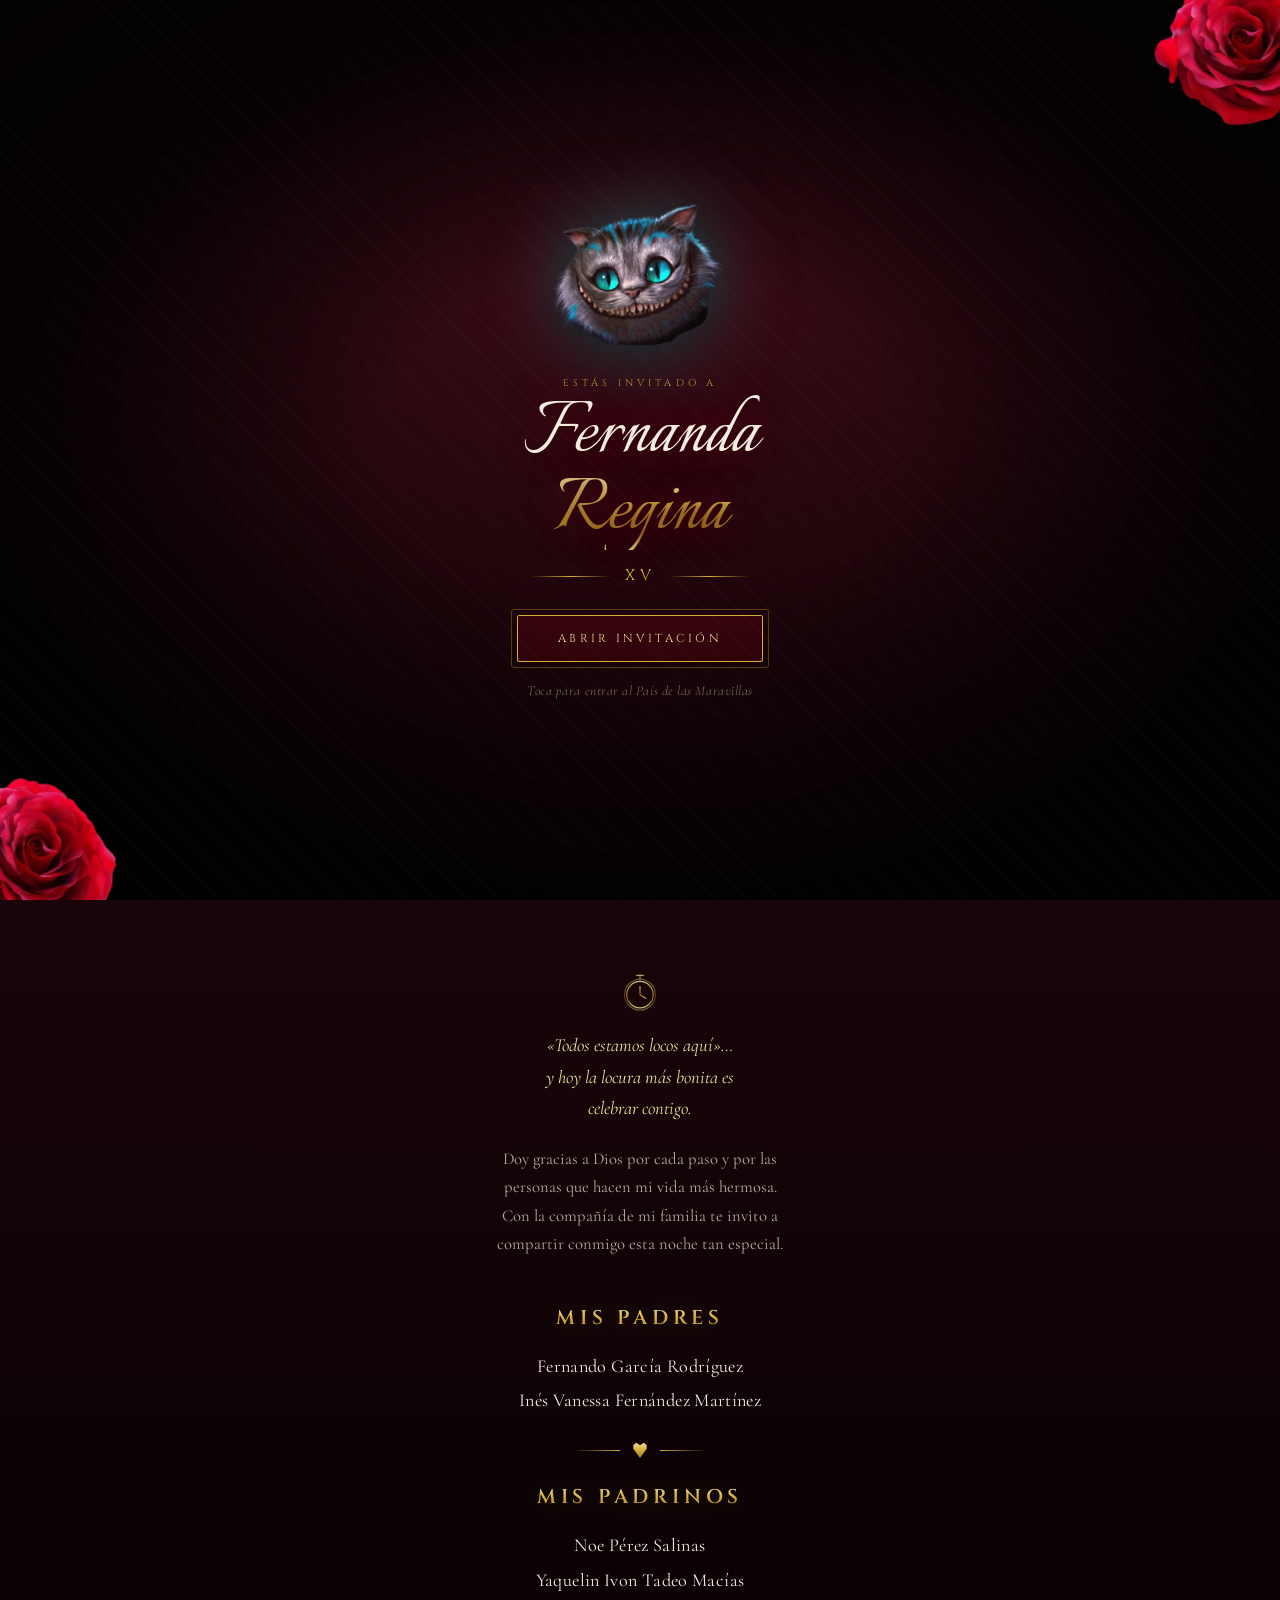
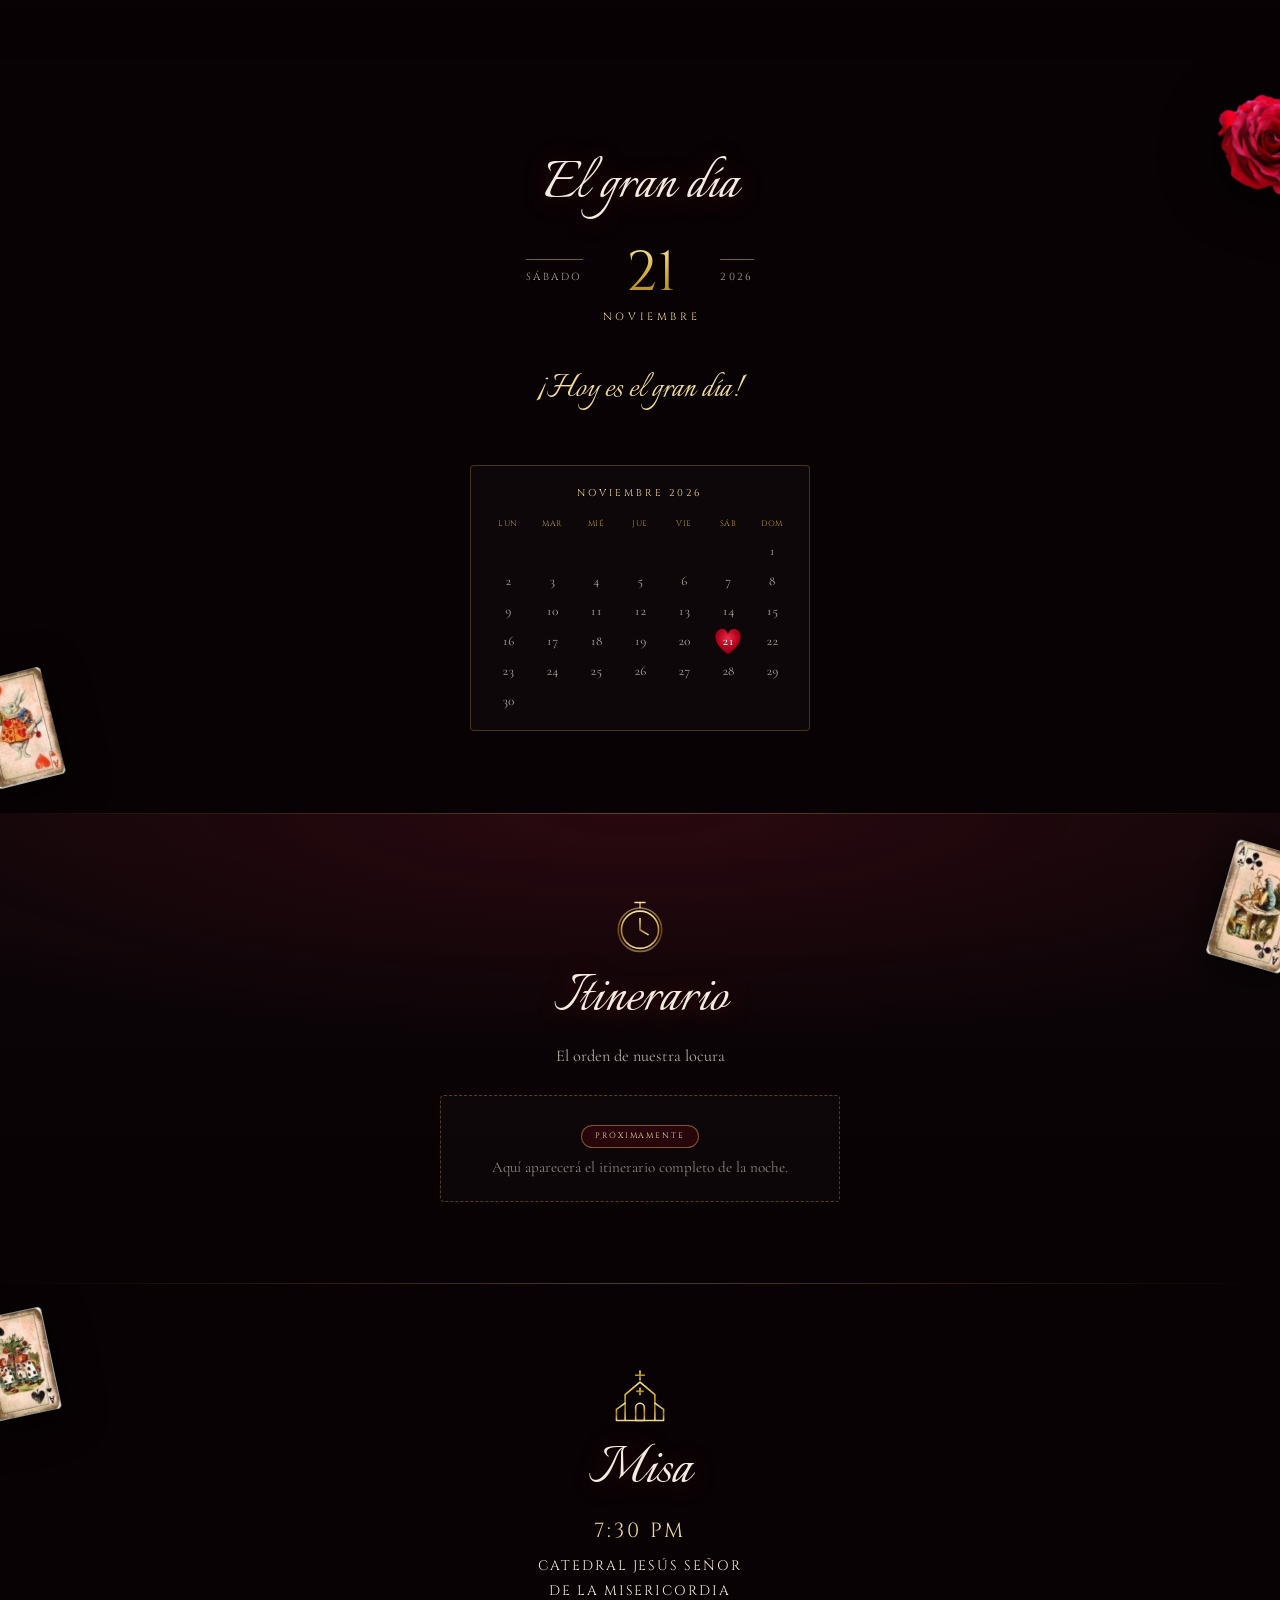
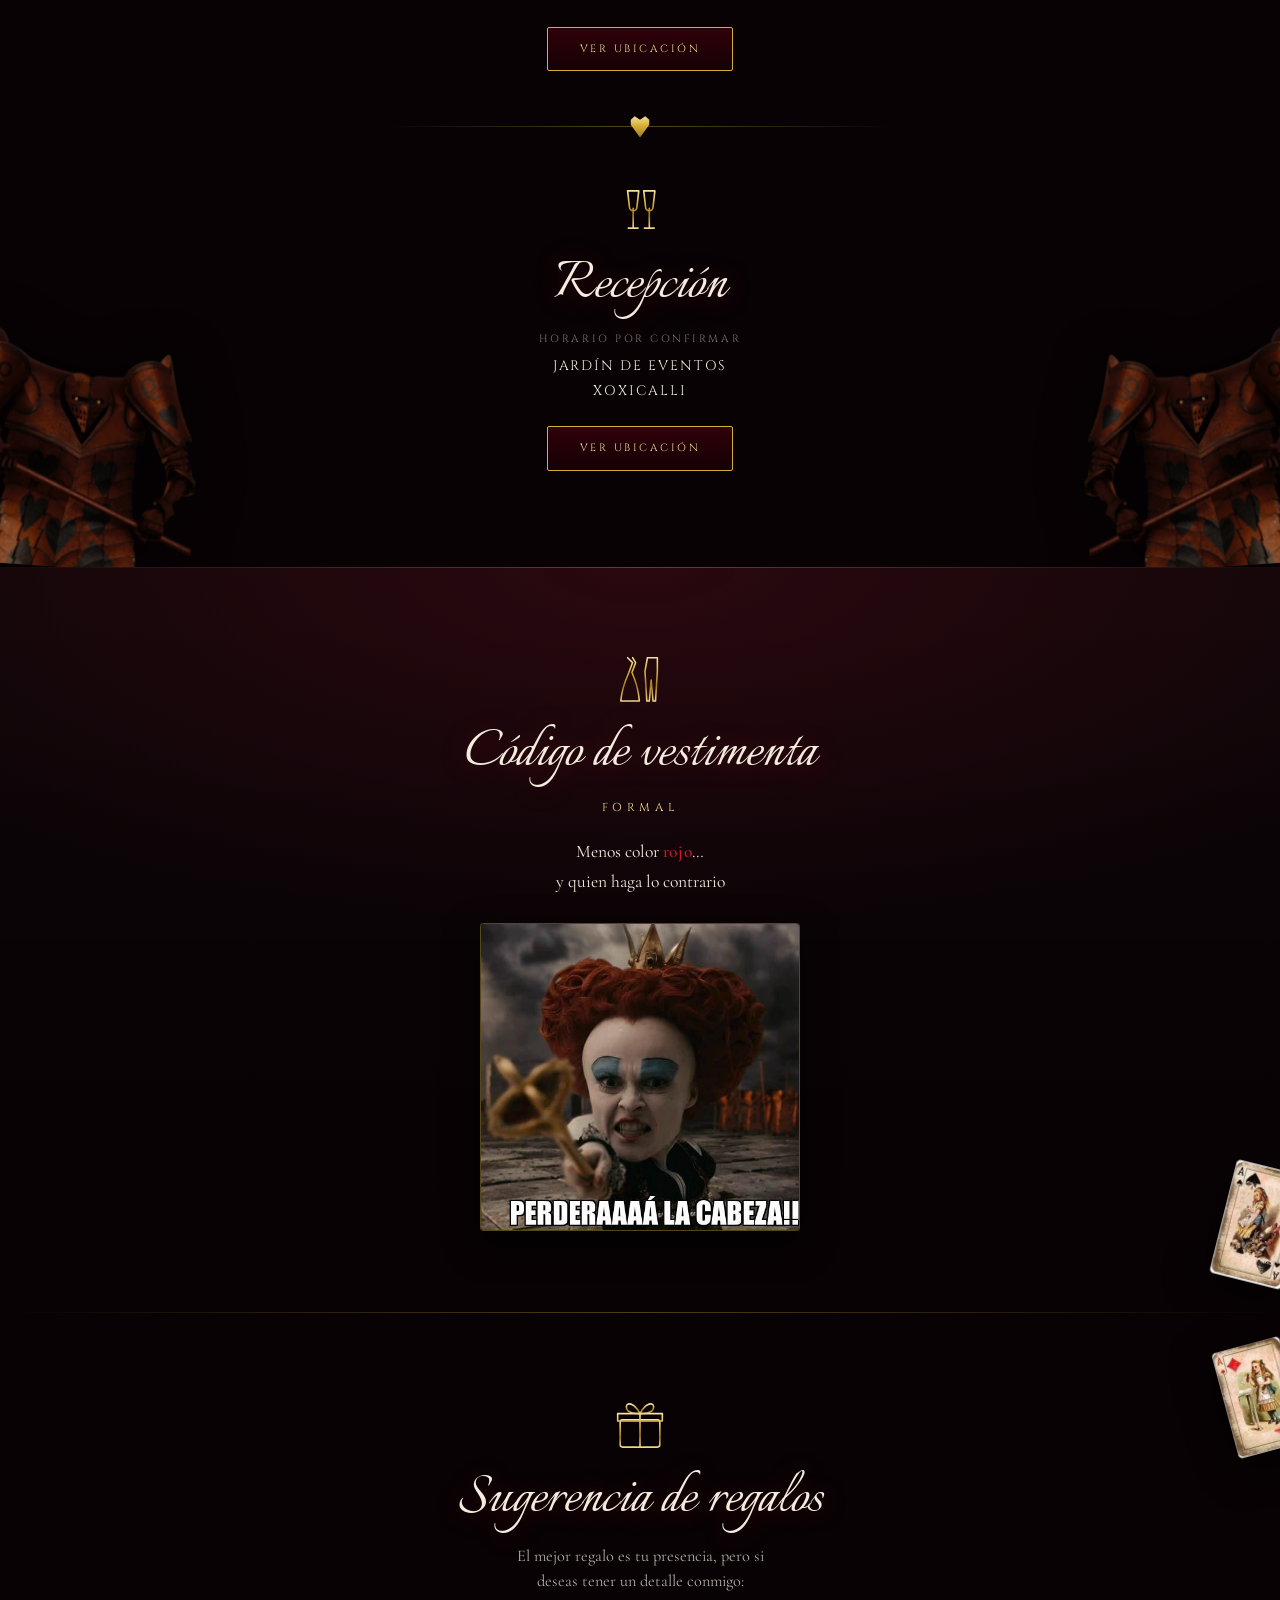
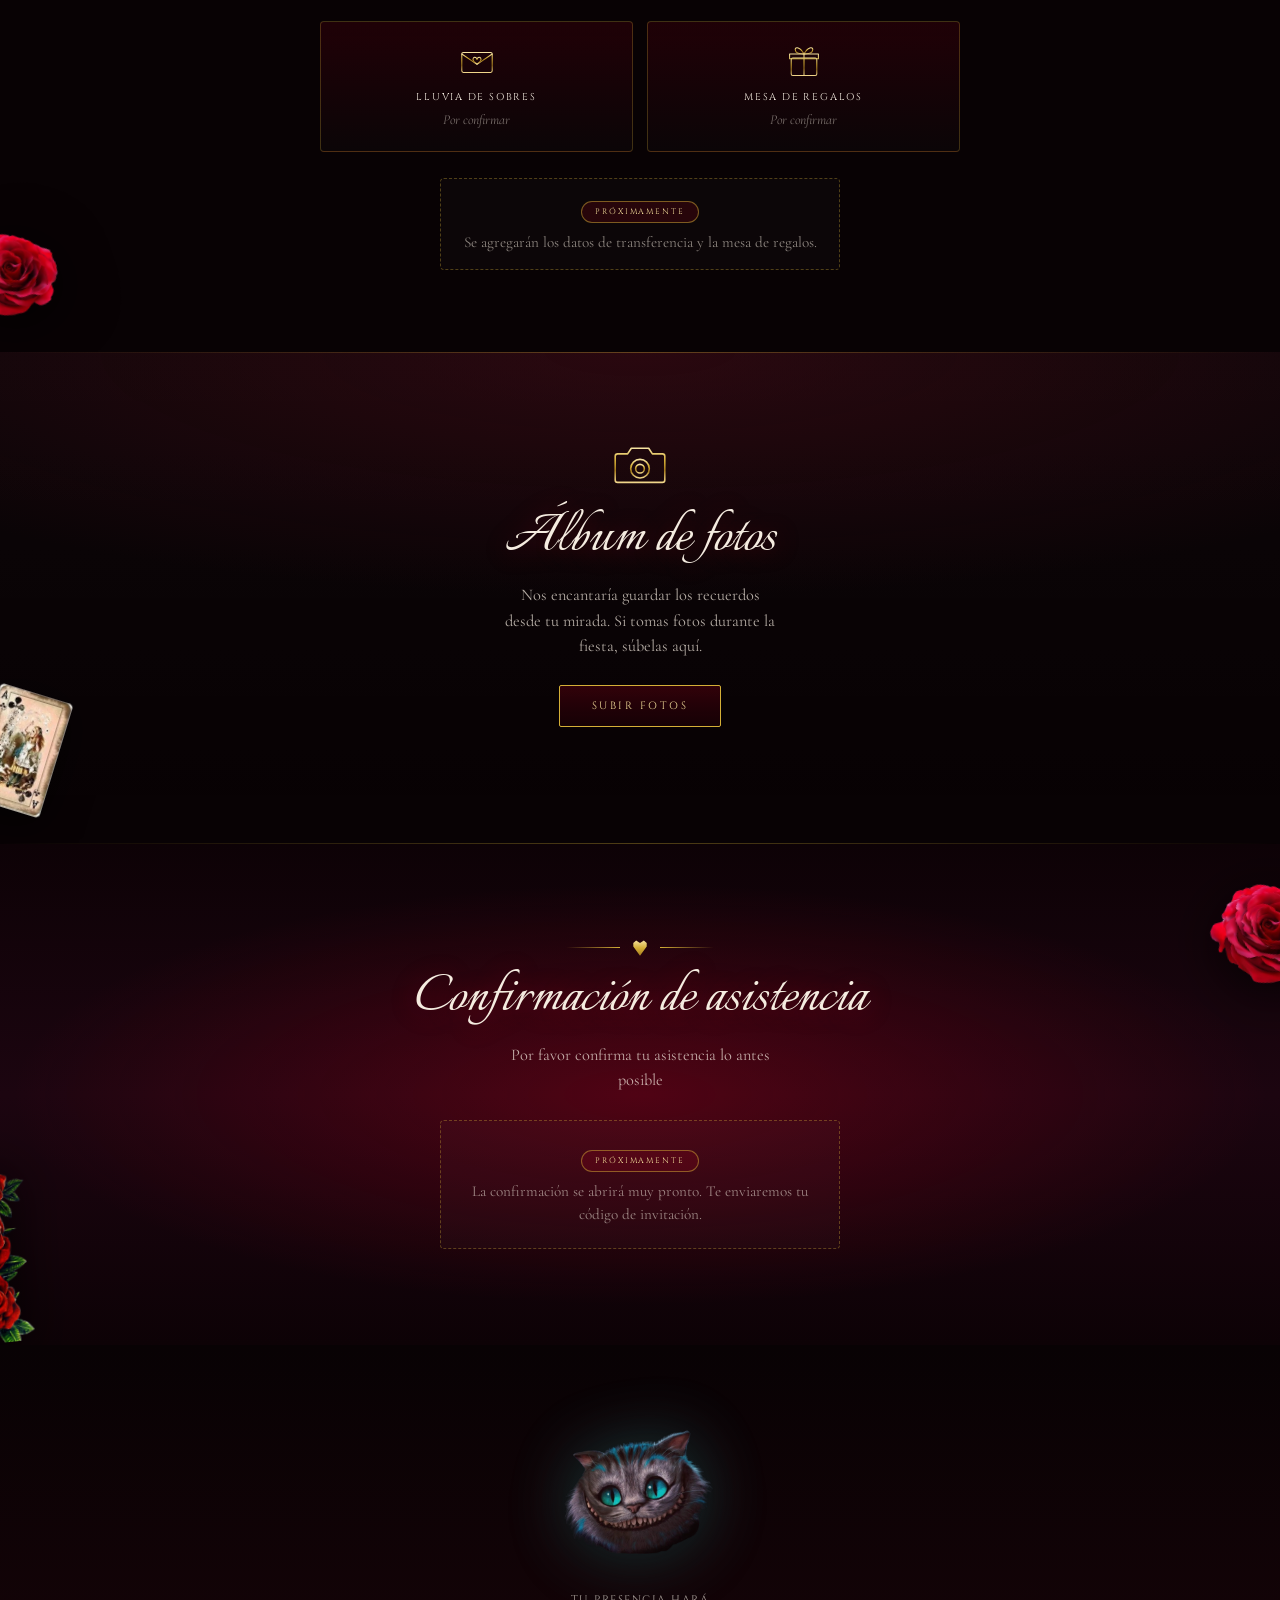
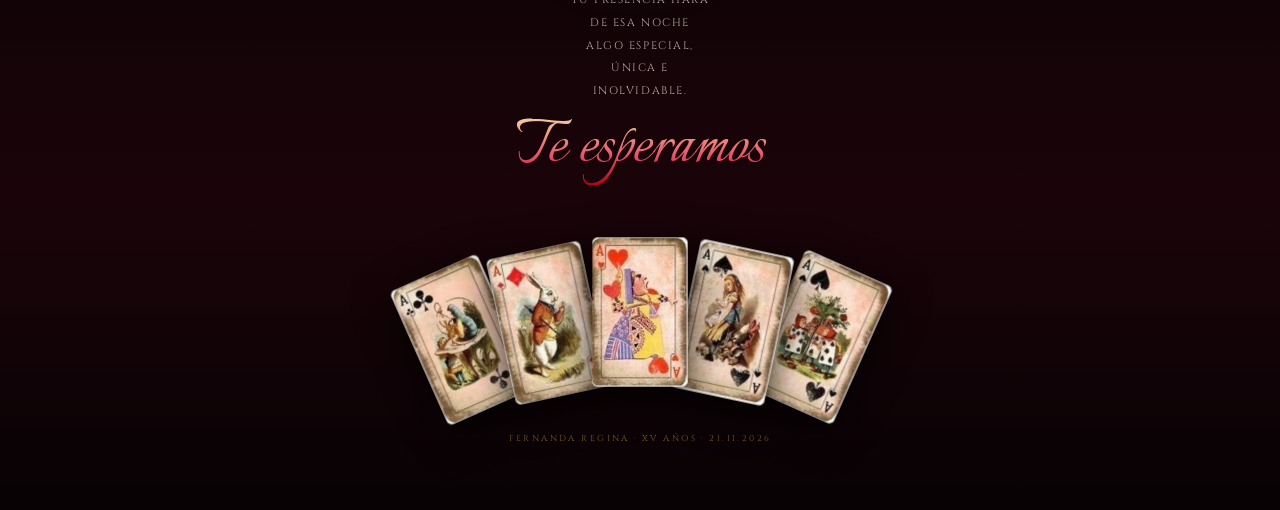
==== index.html @ 988077b5 "﻿Vaciar la lista de familias y hacer visibles los guardias Se quitan las familias de ejemplo que se " ====
<!DOCTYPE html>
<html lang="es">
<head>
<meta charset="UTF-8">
<meta name="viewport" content="width=device-width, initial-scale=1.0, viewport-fit=cover">
<meta name="theme-color" content="#0a0305">
<title>Fernanda Regina · Mis XV Años</title>
<meta name="description" content="Fernanda Regina te invita a celebrar sus XV años · 21 de noviembre de 2026">

<meta property="og:type" content="website">
<meta property="og:title" content="Fernanda Regina · Mis XV Años">
<meta property="og:description" content="Sábado 21 de noviembre de 2026 · Te esperamos">
<meta property="og:image" content="assets/img/rosa.png">

<link rel="preconnect" href="https://fonts.googleapis.com">
<link rel="preconnect" href="https://fonts.gstatic.com" crossorigin>
<link href="https://fonts.googleapis.com/css2?family=Cinzel:wght@400;500;600&family=Cormorant+Garamond:ital,wght@0,300;0,400;0,500;1,300&family=Pinyon+Script&family=Italianno&display=swap" rel="stylesheet">

<link rel="preload" as="image" href="assets/img/rosa.png">
<link rel="preload" as="image" href="assets/img/gato.png">

<link rel="stylesheet" href="css/styles.css">
</head>
<body>

<!-- ============ DEFINICIONES SVG (solo iconos de línea) ============ -->
<svg width="0" height="0" style="position:absolute" aria-hidden="true">
  <defs>
    <linearGradient id="gGold" x1="0%" y1="0%" x2="0%" y2="100%">
      <stop offset="0%"   stop-color="#f6e3a1"/>
      <stop offset="35%"  stop-color="#d4af37"/>
      <stop offset="65%"  stop-color="#a67c1e"/>
      <stop offset="100%" stop-color="#f0d68a"/>
    </linearGradient>

    <symbol id="symChurch" viewBox="0 0 100 100">
      <g fill="none" stroke="url(#gGold)" stroke-width="2.6" stroke-linecap="round" stroke-linejoin="round">
        <path d="M50 8 v14 M43 15 h14"/>
        <path d="M50 26 L74 46 v42 H26 V46 Z"/>
        <path d="M26 60 L12 70 v18 h14 M74 60 l14 10 v18 H74"/>
        <path d="M50 60 a7 7 0 0 1 7 7 v21 H43 V67 a7 7 0 0 1 7 -7 Z"/>
        <path d="M50 36 v10 M45 41 h10"/>
      </g>
    </symbol>
    <symbol id="symGlass" viewBox="0 0 100 100">
      <g fill="none" stroke="url(#gGold)" stroke-width="2.6" stroke-linecap="round" stroke-linejoin="round">
        <path d="M30 16 h18 l-3 26 a6 6 0 0 1 -12 0 Z M39 44 v30 M31 76 h16"/>
        <path d="M56 16 h18 l-3 26 a6 6 0 0 1 -12 0 Z M65 44 v30 M57 76 h16"/>
        <path d="M33 26 h12 M59 26 h12"/>
      </g>
    </symbol>
    <symbol id="symDress" viewBox="0 0 100 100">
      <g fill="none" stroke="url(#gGold)" stroke-width="2.5" stroke-linecap="round" stroke-linejoin="round">
        <path d="M30 14 l8 8 l-6 16 c-8 18 -12 34 -13 46 h30 c-1-12 -4-28 -12-46 l6-16 l-5-8"/>
        <path d="M62 14 h16 v22 l-3 48 h-4 l-3-34 l-3 34 h-4 l-3-48 Z"/>
        <path d="M62 22 h16"/>
      </g>
    </symbol>
    <symbol id="symGift" viewBox="0 0 100 100">
      <g fill="none" stroke="url(#gGold)" stroke-width="2.6" stroke-linecap="round" stroke-linejoin="round">
        <rect x="18" y="40" width="64" height="44" rx="4"/>
        <path d="M14 30 h72 v12 H14 Z M50 30 v54"/>
        <path d="M50 30 c-14 0 -22-4 -22-11 s12-8 22 11 Z M50 30 c14 0 22-4 22-11 s-12-8 -22 11 Z"/>
      </g>
    </symbol>
    <symbol id="symCamera" viewBox="0 0 100 100">
      <g fill="none" stroke="url(#gGold)" stroke-width="2.6" stroke-linecap="round" stroke-linejoin="round">
        <path d="M14 32 h16 l6-9 h28 l6 9 h16 a4 4 0 0 1 4 4 v38 a4 4 0 0 1 -4 4 H14 a4 4 0 0 1 -4-4 V36 a4 4 0 0 1 4-4 Z"/>
        <circle cx="50" cy="56" r="15"/><circle cx="50" cy="56" r="7"/>
      </g>
    </symbol>
    <symbol id="symEnvelope" viewBox="0 0 100 100">
      <g fill="none" stroke="url(#gGold)" stroke-width="2.6" stroke-linecap="round" stroke-linejoin="round">
        <rect x="12" y="26" width="76" height="50" rx="4"/>
        <path d="M12 30 L50 56 L88 30"/>
        <path d="M50 44 c0-5 -6-8 -9-4 c-3 4 0 9 9 15 c9-6 12-11 9-15 c-3-4 -9-1 -9 4 Z"/>
      </g>
    </symbol>
    <symbol id="symClock" viewBox="0 0 100 100">
      <g fill="none" stroke="url(#gGold)" stroke-width="2.6" stroke-linecap="round" stroke-linejoin="round">
        <circle cx="50" cy="56" r="30"/><circle cx="50" cy="56" r="35" opacity=".5"/>
        <path d="M50 20 v-8 M42 12 h16"/>
        <path d="M50 38 v18 l13 8"/>
      </g>
    </symbol>
  </defs>
</svg>

<!-- ============ PORTADA DE ENTRADA ============ -->
<div id="entry" class="entry">
  <div class="entry__vignette"></div>
  <img class="entry__rose entry__rose--l" src="assets/img/rosa.png" alt="" aria-hidden="true">
  <img class="entry__rose entry__rose--r" src="assets/img/rosa.png" alt="" aria-hidden="true">
  <div class="entry__inner">
    <img class="entry__cat" src="assets/img/gato.png" alt="" aria-hidden="true">
    <p class="entry__kicker">Estás invitado a</p>
    <h1 class="entry__name">Fernanda<br><span>Regina</span></h1>
    <div class="entry__rule"><span></span><i>XV</i><span></span></div>
    <button id="entryBtn" class="entry__btn" type="button">
      <span class="entry__btnRing"></span>
      Abrir invitación
    </button>
    <p class="entry__hint">Toca para entrar al País de las Maravillas</p>
  </div>
</div>

<!-- ============ CAPAS DECORATIVAS GLOBALES ============ -->
<div class="fx" aria-hidden="true">
  <div class="fx__cards" id="fxCards"></div>
  <div class="fx__dust" id="fxDust"></div>
</div>

<!-- ============ CONTROL DE MÚSICA ============ -->
<button id="musicBtn" class="music" type="button" aria-label="Pausar música">
  <span class="music__bars"><i></i><i></i><i></i><i></i></span>
</button>
<audio id="audio" src="assets/audio/cancion.mp3" loop preload="auto"></audio>

<main class="page">

  <!-- ========== 1. HERO ========== -->
  <header class="hero" id="hero">
    <div class="hero__bg">
      <div class="hero__glow"></div>
      <div class="hero__arch"></div>
    </div>

    <img class="rose rose--tl" src="assets/img/rosa.png" alt="" aria-hidden="true">
    <img class="rose rose--tr" src="assets/img/rosa.png" alt="" aria-hidden="true">
    <img class="rose rose--br" src="assets/img/rosa.png" alt="" aria-hidden="true">
    <img class="rose rose--c1" src="assets/img/rosa.png" alt="" aria-hidden="true">
    <img class="bouquet bouquet--hero" src="assets/img/rosas-ramo.png" alt="" aria-hidden="true">
    <img class="acard acard--hero1" src="assets/img/cartas/reina-corazones.webp" alt="" aria-hidden="true">
    <img class="acard acard--hero2" src="assets/img/cartas/conejo-diamantes.webp" alt="" aria-hidden="true">

    <div class="hero__content reveal">
      <p class="hero__pre">Con la bendición de Dios y mi familia</p>
      <h1 class="hero__name">Fernanda Regina</h1>
      <div class="hero__xv">
        <span class="hero__xvLine"></span>
        <span class="hero__xvNum">XV</span>
        <span class="hero__xvLine"></span>
      </div>
      <p class="hero__sub">Mis XV Años</p>
      <p class="hero__date">Sábado 21 · Noviembre · 2026</p>
    </div>

    <img class="cat cat--hero" src="assets/img/gato.png" alt="" aria-hidden="true">
    <div class="hero__scroll"><span></span></div>
  </header>

  <!-- ========== 2. FRASE ========== -->
  <section class="sec sec--quote">
    <div class="wrap reveal">
      <svg class="ico ico--sm"><use href="#symClock"/></svg>
      <p class="quote">
        «Todos estamos locos aquí»…<br>
        y hoy la locura más bonita es celebrar contigo.
      </p>
      <p class="lead">
        Doy gracias a Dios por cada paso y por las personas que hacen mi vida
        más hermosa. Con la compañía de mi familia te invito a compartir
        conmigo esta noche tan especial.
      </p>

      <div class="familia">
        <div class="familia__grupo">
          <p class="familia__rol">Mis padres</p>
          <p class="familia__nombres">Fernando García Rodríguez<br>Inés Vanessa Fernández Martínez</p>
        </div>
        <div class="familia__sep"><span></span><b class="ornament__heart"></b><span></span></div>
        <div class="familia__grupo">
          <p class="familia__rol">Mis padrinos</p>
          <p class="familia__nombres">Noe Pérez Salinas<br>Yaquelin Ivon Tadeo Macías</p>
        </div>
      </div>
    </div>
  </section>

  <!-- ========== 3. CONTADOR ========== -->
  <section class="sec sec--count" id="contador">
    <img class="rose rose--count" src="assets/img/rosa.png" alt="" aria-hidden="true" loading="lazy">
    <img class="acard acard--count" src="assets/img/cartas/conejo-corazones.webp" alt="" aria-hidden="true" loading="lazy">
    <div class="wrap">
      <div class="ornament reveal"><span></span><b class="ornament__heart"></b><span></span></div>
      <h2 class="h-script reveal">El gran día</h2>

      <div class="datebox reveal">
        <span class="datebox__side">Sábado</span>
        <span class="datebox__num">21</span>
        <span class="datebox__side">2026</span>
        <span class="datebox__month">Noviembre</span>
      </div>

      <p class="count__label reveal">Faltan</p>
      <div class="count reveal" id="count">
        <div class="count__cell"><b id="cDays">00</b><i>Días</i></div>
        <div class="count__sep">:</div>
        <div class="count__cell"><b id="cHours">00</b><i>Horas</i></div>
        <div class="count__sep">:</div>
        <div class="count__cell"><b id="cMins">00</b><i>Min</i></div>
        <div class="count__sep">:</div>
        <div class="count__cell"><b id="cSecs">00</b><i>Seg</i></div>
      </div>
      <p class="count__done" id="countDone">¡Hoy es el gran día!</p>

      <div class="cal reveal">
        <p class="cal__title">Noviembre 2026</p>
        <div class="cal__grid" id="calGrid"></div>
      </div>
    </div>
  </section>

  <!-- ========== 4. ITINERARIO (pendiente) ========== -->
  <section class="sec sec--tint" id="itinerario">
    <img class="acard acard--itin" src="assets/img/cartas/oruga-treboles.webp" alt="" aria-hidden="true" loading="lazy">
    <div class="wrap reveal">
      <svg class="ico"><use href="#symClock"/></svg>
      <h2 class="h-script">Itinerario</h2>
      <p class="sub">El orden de nuestra locura</p>
      <div class="soon">
        <span class="soon__tag">Próximamente</span>
        <p>Aquí aparecerá el itinerario completo de la noche.</p>
      </div>
    </div>
  </section>

  <!-- ========== 5. UBICACIONES ========== -->
  <section class="sec sec--guards" id="ubicaciones">
    <img class="guard guard--l" src="assets/img/soldado.png" alt="" aria-hidden="true" loading="lazy">
    <img class="guard guard--r" src="assets/img/soldado.png" alt="" aria-hidden="true" loading="lazy">
    <img class="acard acard--ubic" src="assets/img/cartas/jardineros-picas.webp" alt="" aria-hidden="true" loading="lazy">
    <div class="wrap">
      <div class="place reveal">
        <svg class="ico"><use href="#symChurch"/></svg>
        <h2 class="h-script">Misa</h2>
        <p class="place__time">7:30 PM</p>
        <p class="place__name">Catedral Jesús Señor<br>de la Misericordia</p>
        <a class="btn" href="https://maps.app.goo.gl/aRLYn81tXEjQSa9n7" target="_blank" rel="noopener">Ver ubicación</a>
      </div>

      <div class="divider reveal"><b class="divider__heart"></b></div>

      <div class="place reveal">
        <svg class="ico"><use href="#symGlass"/></svg>
        <h2 class="h-script">Recepción</h2>
        <p class="place__time place__time--soon">Horario por confirmar</p>
        <p class="place__name">Jardín de eventos<br>XOXICALLI</p>
        <a class="btn" href="https://maps.app.goo.gl/fd3aQkiVabR1WJkb6" target="_blank" rel="noopener">Ver ubicación</a>
      </div>
    </div>
  </section>

  <!-- ========== 6. VESTIMENTA (pendiente) ========== -->
  <section class="sec sec--tint" id="vestimenta">
    <img class="acard acard--vest" src="assets/img/cartas/alicia-picas.webp" alt="" aria-hidden="true" loading="lazy">
    <div class="wrap reveal">
      <svg class="ico"><use href="#symDress"/></svg>
      <h2 class="h-script">Código de vestimenta</h2>
      <p class="vest__formal">Formal</p>
      <p class="vest__regla">
        Menos color <b>rojo</b>…<br>
        y quien haga lo contrario
      </p>
      <!-- Acepta reina.jpg o reina.png; si no existe ninguna, la ficha se
           oculta sola en vez de dejar un recuadro roto (ver main.js). -->
      <figure class="vest__reina" id="vestReina">
        <img id="vestReinaImg" src="assets/img/reina.png" loading="lazy"
             alt="La Reina de Corazones gritando: ¡perderá la cabeza!">
      </figure>
    </div>
  </section>

  <!-- ========== 7. REGALOS (pendiente) ========== -->
  <section class="sec" id="regalos">
    <img class="rose rose--gift" src="assets/img/rosa.png" alt="" aria-hidden="true" loading="lazy">
    <img class="acard acard--gift" src="assets/img/cartas/alicia-diamantes.webp" alt="" aria-hidden="true" loading="lazy">
    <div class="wrap reveal">
      <svg class="ico"><use href="#symGift"/></svg>
      <h2 class="h-script">Sugerencia de regalos</h2>
      <p class="sub">El mejor regalo es tu presencia, pero si deseas tener un detalle conmigo:</p>
      <div class="gifts">
        <div class="gift">
          <svg class="gift__ico"><use href="#symEnvelope"/></svg>
          <p class="gift__t">Lluvia de sobres</p>
          <p class="gift__d">Por confirmar</p>
        </div>
        <div class="gift">
          <svg class="gift__ico"><use href="#symGift"/></svg>
          <p class="gift__t">Mesa de regalos</p>
          <p class="gift__d">Por confirmar</p>
        </div>
      </div>
      <div class="soon soon--slim">
        <span class="soon__tag">Próximamente</span>
        <p>Se agregarán los datos de transferencia y la mesa de regalos.</p>
      </div>
    </div>
  </section>

  <!-- ========== 8. ÁLBUM (Supabase) ========== -->
  <section class="sec sec--tint" id="album">
    <img class="acard acard--album" src="assets/img/cartas/alicia-treboles.webp" alt="" aria-hidden="true" loading="lazy">
    <div class="wrap reveal">
      <svg class="ico"><use href="#symCamera"/></svg>
      <h2 class="h-script">Álbum de fotos</h2>
      <p class="sub">Nos encantaría guardar los recuerdos desde tu mirada. Si tomas fotos durante la fiesta, súbelas aquí.</p>

      <div class="album" id="albumBox">
        <input type="file" id="albumInput" accept="image/*,video/*" multiple hidden>
        <button class="btn" type="button" id="albumBtn">Subir fotos</button>
        <p class="album__status" id="albumStatus" role="status" aria-live="polite"></p>

        <p class="album__vacio" id="albumVacio" hidden>Todavía no hay fotos.<br>¡Sé el primero en compartir una!</p>
        <div class="album__grid" id="albumGrid" hidden></div>
        <button class="btn btn--mas" type="button" id="albumMas" hidden>Ver más</button>
      </div>

      <div class="soon soon--slim" id="albumSoon" hidden>
        <span class="soon__tag">Próximamente</span>
        <p>Se activará el álbum compartido.</p>
      </div>
    </div>
  </section>

  <!-- ========== 9. CONFIRMACIÓN ========== -->
  <section class="sec sec--rsvp" id="rsvp">
    <img class="bouquet bouquet--rsvp" src="assets/img/rosas-ramo.png" alt="" aria-hidden="true" loading="lazy">
    <img class="rose rose--rsvp" src="assets/img/rosa.png" alt="" aria-hidden="true" loading="lazy">
    <div class="wrap reveal">
      <div class="ornament"><span></span><b class="ornament__heart"></b><span></span></div>
      <h2 class="h-script">Confirmación de asistencia</h2>
      <p class="sub">Por favor confirma tu asistencia lo antes posible</p>

      <form class="rsvp" id="rsvpForm" novalidate>
        <div class="rsvp__campo rsvp__busca">
          <label class="rsvp__lbl" for="rsvpApellido">Escribe el apellido de tu familia</label>
          <input type="text" id="rsvpApellido" name="apellido" required
                 maxlength="60" autocomplete="off" autocapitalize="words"
                 role="combobox" aria-expanded="false" aria-autocomplete="list"
                 aria-controls="rsvpLista">
          <ul class="rsvp__sug" id="rsvpLista" role="listbox" hidden></ul>
        </div>

        <div class="rsvp__campo">
          <label class="rsvp__lbl" for="rsvpCodigo">Código de tu invitación</label>
          <input type="text" id="rsvpCodigo" name="codigo" required
                 maxlength="10" autocomplete="off" inputmode="numeric"
                 class="rsvp__codigo">
          <p class="rsvp__ayuda">Viene en el mensaje con el que te invitamos</p>
        </div>

        <div class="rsvp__hallada" id="rsvpHallada" hidden>
          <p class="rsvp__hFam" id="rsvpHFam"></p>
          <p class="rsvp__hBol"><b id="rsvpHNum">0</b> <span id="rsvpHTxt">boletos</span></p>
          <p class="rsvp__hNota">Boletos apartados para tu familia</p>
        </div>

        <button class="btn btn--wa" type="submit" id="rsvpBtn" disabled>
          <svg viewBox="0 0 24 24" class="btn__wa"><path fill="currentColor" d="M12.04 2C6.58 2 2.13 6.45 2.13 11.91c0 1.75.46 3.45 1.32 4.95L2 22l5.25-1.38a9.9 9.9 0 0 0 4.79 1.22h.01c5.46 0 9.91-4.45 9.91-9.91C21.96 6.45 17.5 2 12.04 2m0 18.15h-.01a8.2 8.2 0 0 1-4.19-1.15l-.3-.18-3.12.82.83-3.04-.2-.31a8.2 8.2 0 0 1-1.26-4.38c0-4.54 3.7-8.23 8.25-8.23a8.2 8.2 0 0 1 8.24 8.24c0 4.54-3.7 8.23-8.24 8.23m4.52-6.16c-.25-.12-1.47-.72-1.69-.81s-.39-.12-.56.12-.64.81-.79.98-.29.19-.54.06-1.05-.39-1.99-1.23c-.74-.66-1.24-1.47-1.38-1.72s-.02-.38.11-.5c.11-.11.25-.29.37-.43s.17-.25.25-.41.04-.31-.02-.43-.56-1.34-.76-1.84c-.2-.48-.41-.42-.56-.43h-.48c-.17 0-.43.06-.66.31s-.87.85-.87 2.07.89 2.4 1.02 2.57 1.76 2.67 4.25 3.75c.59.26 1.06.41 1.42.52.6.19 1.14.16 1.57.1.48-.07 1.47-.6 1.68-1.18s.21-1.08.15-1.18-.23-.18-.48-.3"/></svg>
          Confirmar asistencia
        </button>

        <p class="rsvp__estado" id="rsvpEstado" role="status" aria-live="polite"></p>
      </form>

      <div class="soon" id="rsvpEspera" hidden>
        <span class="soon__tag">Próximamente</span>
        <p>La confirmación se abrirá muy pronto. Te enviaremos tu código de invitación.</p>
      </div>

      <div class="rsvp__hecho" id="rsvpHecho" hidden>
        <b class="ornament__heart"></b>
        <p class="rsvp__gracias">
          Muchas gracias por acompañarnos<br>
          familia <span id="rsvpGraciasFam"></span>,
        </p>
        <p class="rsvp__graciasSub">
          esperamos verte muy pronto en este evento tan especial para nosotros
        </p>
        <p class="rsvp__hechoTxt" id="rsvpHechoTxt"></p>
        <p class="rsvp__hechoPide">Para terminar, avísanos por WhatsApp:</p>
        <a class="btn btn--wa" id="rsvpWa" href="#" target="_blank" rel="noopener">
          <svg viewBox="0 0 24 24" class="btn__wa"><path fill="currentColor" d="M12.04 2C6.58 2 2.13 6.45 2.13 11.91c0 1.75.46 3.45 1.32 4.95L2 22l5.25-1.38a9.9 9.9 0 0 0 4.79 1.22h.01c5.46 0 9.91-4.45 9.91-9.91C21.96 6.45 17.5 2 12.04 2m0 18.15h-.01a8.2 8.2 0 0 1-4.19-1.15l-.3-.18-3.12.82.83-3.04-.2-.31a8.2 8.2 0 0 1-1.26-4.38c0-4.54 3.7-8.23 8.25-8.23a8.2 8.2 0 0 1 8.24 8.24c0 4.54-3.7 8.23-8.24 8.23m4.52-6.16c-.25-.12-1.47-.72-1.69-.81s-.39-.12-.56.12-.64.81-.79.98-.29.19-.54.06-1.05-.39-1.99-1.23c-.74-.66-1.24-1.47-1.38-1.72s-.02-.38.11-.5c.11-.11.25-.29.37-.43s.17-.25.25-.41.04-.31-.02-.43-.56-1.34-.76-1.84c-.2-.48-.41-.42-.56-.43h-.48c-.17 0-.43.06-.66.31s-.87.85-.87 2.07.89 2.4 1.02 2.57 1.76 2.67 4.25 3.75c.59.26 1.06.41 1.42.52.6.19 1.14.16 1.57.1.48-.07 1.47-.6 1.68-1.18s.21-1.08.15-1.18-.23-.18-.48-.3"/></svg>
          Avisar por WhatsApp
        </a>
      </div>
    </div>
  </section>

  <!-- ========== 10. CIERRE ========== -->
  <footer class="closing">
    <img class="cat cat--closing" src="assets/img/gato.png" alt="" aria-hidden="true" loading="lazy">
    <p class="closing__txt">Tu presencia hará de esa noche<br>algo especial, única e inolvidable.</p>
    <h2 class="closing__big">Te esperamos</h2>
    <div class="fan" aria-hidden="true">
      <img src="assets/img/cartas/oruga-treboles.webp"    alt="" loading="lazy">
      <img src="assets/img/cartas/conejo-diamantes.webp"  alt="" loading="lazy">
      <img src="assets/img/cartas/reina-corazones.webp"   alt="" loading="lazy">
      <img src="assets/img/cartas/alicia-picas.webp"      alt="" loading="lazy">
      <img src="assets/img/cartas/jardineros-picas.webp"  alt="" loading="lazy">
    </div>
    <p class="closing__sig">Fernanda Regina · XV Años · 21.11.2026</p>
  </footer>

</main>

<script src="js/supabase-config.js"></script>
<script src="js/familias.js"></script>
<script src="js/main.js"></script>
<script src="js/album.js"></script>
<script src="js/rsvp.js"></script>
</body>
</html>
---- css/styles.css ----
/* ==========================================================
   Fernanda Regina · XV Años
   Tema: La Reina de Corazones (Alicia en el País de las Maravillas)
   ========================================================== */

:root{
  --black:      #080204;
  --black-2:    #12060a;
  --wine:       #2a0710;
  --wine-2:     #430a16;
  --red:        #b3001b;
  --red-br:     #d5142e;
  --rose:       #e8546b;
  --gold:       #d4af37;
  --gold-lt:    #f2dc9a;
  --gold-dk:    #8a6a15;
  --cream:      #f5ece0;
  --cream-dim:  rgba(245,236,224,.72);

  --f-title:  'Cinzel', serif;
  --f-body:   'Cormorant Garamond', Georgia, serif;
  --f-script: 'Italianno', 'Pinyon Script', cursive;

  --wrap: 620px;
}

*,*::before,*::after{ box-sizing:border-box; }

html{ scroll-behavior:smooth; -webkit-text-size-adjust:100%; }

body{
  margin:0;
  background:var(--black);
  color:var(--cream);
  font-family:var(--f-body);
  font-size:18px;
  line-height:1.6;
  overflow-x:hidden;
}
body.locked{ overflow:hidden; height:100%; }

img,svg{ display:block; max-width:100%; }

/* El atributo hidden debe ganarle a cualquier display de clase */
[hidden]{ display:none !important; }

/* Corazón dorado reutilizable (ornamentos) */
.ornament__heart,.divider__heart{
  display:block; width:16px; height:16px;
  background:linear-gradient(180deg,#f6e3a1,#d4af37 50%,#a67c1e);
  clip-path:polygon(50% 100%, 8% 42%, 8% 20%, 26% 4%, 50% 20%, 74% 4%, 92% 20%, 92% 42%);
}

/* ====================== PORTADA DE ENTRADA ====================== */
.entry{
  position:fixed; inset:0; z-index:100;
  display:grid; place-items:center;
  background:radial-gradient(120% 90% at 50% 32%, #3a0b16 0%, #1a0409 45%, #080204 100%);
  text-align:center; overflow:hidden;
  transition:opacity .9s ease, visibility .9s;
}
.entry.is-gone{ opacity:0; visibility:hidden; pointer-events:none; }

.entry__vignette{
  position:absolute; inset:0; pointer-events:none;
  background:
    repeating-linear-gradient(45deg, rgba(255,255,255,.014) 0 2px, transparent 2px 22px),
    radial-gradient(closest-side, transparent 40%, rgba(0,0,0,.85) 100%);
}
.entry__rose{
  position:absolute; width:190px; pointer-events:none;
  filter:drop-shadow(0 10px 26px rgba(0,0,0,.85));
}
.entry__rose--l{ bottom:-52px; left:-64px;  --r:14deg;  transform:rotate(14deg);  animation:sway 10s ease-in-out infinite; }
.entry__rose--r{ top:-46px;   right:-58px;  --r:-20deg; transform:rotate(-20deg); animation:sway 12s ease-in-out infinite reverse; }

.entry__inner{ position:relative; padding:24px; z-index:2; }

.entry__cat{
  width:min(240px,62vw); margin:0 auto 18px;
  filter:drop-shadow(0 0 36px rgba(90,220,220,.35)) drop-shadow(0 8px 20px rgba(0,0,0,.8));
  animation:catFloat 5.5s ease-in-out infinite;
}
.entry__kicker{
  margin:0 0 4px; font-family:var(--f-title);
  font-size:.62rem; letter-spacing:.42em; text-transform:uppercase;
  color:var(--gold); opacity:.8;
}
.entry__name{
  margin:0; font-family:var(--f-script);
  font-size:clamp(3.2rem,16vw,5.6rem); line-height:.86; font-weight:400;
  color:var(--cream);
  text-shadow:0 0 32px rgba(213,20,46,.5), 0 2px 18px rgba(0,0,0,.8);
}
.entry__name span{
  display:block;
  background:linear-gradient(180deg,#f6e3a1,#d4af37 45%,#a67c1e 80%,#f0d68a);
  -webkit-background-clip:text; background-clip:text; color:transparent;
}
.entry__rule{
  display:flex; align-items:center; justify-content:center; gap:14px;
  margin:14px auto 26px; max-width:220px;
}
.entry__rule span{ flex:1; height:1px; background:linear-gradient(90deg,transparent,var(--gold),transparent); }
.entry__rule i{
  font-family:var(--f-title); font-style:normal;
  font-size:.95rem; letter-spacing:.28em; color:var(--gold);
}
.entry__btn{
  position:relative; cursor:pointer;
  padding:15px 40px; border:1px solid var(--gold);
  background:rgba(179,0,27,.16); color:var(--gold-lt);
  font-family:var(--f-title); font-size:.72rem;
  letter-spacing:.28em; text-transform:uppercase; border-radius:2px;
  transition:background .35s, color .35s, box-shadow .35s;
  -webkit-tap-highlight-color:transparent;
}
.entry__btn:hover,.entry__btn:focus-visible{
  background:var(--red); color:#fff; outline:none;
  box-shadow:0 0 34px rgba(213,20,46,.5);
}
.entry__btnRing{
  position:absolute; inset:-7px; border:1px solid rgba(212,175,55,.32);
  border-radius:3px; animation:ringPulse 2.6s ease-out infinite; pointer-events:none;
}
.entry__hint{
  margin:18px 0 0; font-size:.85rem; font-style:italic;
  color:rgba(245,236,224,.42); letter-spacing:.04em;
}

@keyframes ringPulse{
  0%{ transform:scale(1); opacity:.7; }
  70%{ transform:scale(1.12); opacity:0; }
  100%{ opacity:0; }
}
@keyframes catFloat{
  0%,100%{ transform:translateY(0) scale(1); }
  50%    { transform:translateY(-12px) scale(1.02); }
}

/* ====================== FX GLOBALES ====================== */
.fx{ position:fixed; inset:0; z-index:2; pointer-events:none; overflow:hidden; }

.fx__cards i{
  position:absolute; top:-14vh;
  width:26px; height:36px;
  opacity:0; will-change:transform; filter:blur(.4px);
  animation:cardFall linear infinite;
}
.fx__cards i::before{
  content:''; position:absolute; inset:0;
  background:#fdf6ec; border:1px solid rgba(212,175,55,.85); border-radius:3px;
  box-shadow:0 2px 10px rgba(0,0,0,.5);
}
.fx__cards i::after{
  content:'♥'; position:absolute; inset:0;
  display:grid; place-items:center; color:var(--red); font-size:15px; line-height:1;
}
.fx__cards i.s::after{ content:'♠'; color:#14090c; }
.fx__cards i.d::after{ content:'♦'; color:var(--red); }
.fx__cards i.c::after{ content:'♣'; color:#14090c; }

@keyframes cardFall{
  0%   { transform:translate3d(0,0,0) rotate(0deg); opacity:0; }
  10%  { opacity:.26; }
  90%  { opacity:.2; }
  100% { transform:translate3d(var(--dx,40px),118vh,0) rotate(var(--rot,540deg)); opacity:0; }
}

.fx__dust i{
  position:absolute; border-radius:50%;
  background:radial-gradient(circle,#fff6d8,rgba(212,175,55,0));
  animation:dustFloat linear infinite; will-change:transform;
}
@keyframes dustFloat{
  0%  { transform:translate3d(0,110vh,0) scale(.6); opacity:0; }
  15% { opacity:.9; }
  85% { opacity:.7; }
  100%{ transform:translate3d(var(--dx,20px),-12vh,0) scale(1.1); opacity:0; }
}

/* ====================== MÚSICA ====================== */
.music{
  position:fixed; right:16px; bottom:16px; z-index:60;
  width:48px; height:48px; border-radius:50%;
  border:1px solid rgba(212,175,55,.6);
  background:rgba(20,4,9,.82); backdrop-filter:blur(8px);
  display:grid; place-items:center; cursor:pointer;
  box-shadow:0 6px 22px rgba(0,0,0,.55);
  transition:transform .3s, border-color .3s, opacity .4s;
  opacity:0; pointer-events:none;
  -webkit-tap-highlight-color:transparent;
}
.music.is-on{ opacity:1; pointer-events:auto; }
.music:hover{ transform:scale(1.08); border-color:var(--gold); }
.music__bars{ display:flex; align-items:flex-end; gap:3px; height:17px; }
.music__bars i{ width:3px; background:var(--gold-lt); border-radius:2px; animation:bar .95s ease-in-out infinite; }
.music__bars i:nth-child(1){ height:8px;  animation-delay:0s;   }
.music__bars i:nth-child(2){ height:16px; animation-delay:.18s; }
.music__bars i:nth-child(3){ height:11px; animation-delay:.36s; }
.music__bars i:nth-child(4){ height:14px; animation-delay:.54s; }
@keyframes bar{ 0%,100%{ transform:scaleY(.4); } 50%{ transform:scaleY(1); } }
.music.is-paused .music__bars i{ animation-play-state:paused; transform:scaleY(.42); opacity:.5; }

/* ====================== ESTRUCTURA ====================== */
.page{ position:relative; z-index:3; }

.wrap{
  width:min(var(--wrap), 88vw);
  margin-inline:auto; text-align:center;
  position:relative; z-index:3;
}

.sec{ position:relative; padding:82px 0; overflow:hidden; }
.sec--tint{
  background:
    radial-gradient(120% 80% at 50% 0%, rgba(67,10,22,.55), transparent 62%),
    linear-gradient(180deg, rgba(255,255,255,.018), transparent);
}
.sec--tint::before,.sec--tint::after{
  content:''; position:absolute; left:0; right:0; height:1px;
  background:linear-gradient(90deg,transparent,rgba(212,175,55,.35),transparent);
}
.sec--tint::before{ top:0; } .sec--tint::after{ bottom:0; }

/* ====================== TIPOGRAFÍA ====================== */
.h-script{
  margin:.15em 0 .18em;
  font-family:var(--f-script); font-weight:400;
  font-size:clamp(2.9rem,10.5vw,4.1rem); line-height:1;
  color:var(--cream);
  text-shadow:0 2px 26px rgba(213,20,46,.35);
}
.sub{ margin:0 auto 26px; max-width:34ch; font-size:1.02rem; color:var(--cream-dim); line-height:1.55; }
.lead{ margin:20px auto 0; max-width:38ch; font-size:1.04rem; color:var(--cream-dim); line-height:1.72; }
.quote{ margin:0 auto; max-width:26ch; font-size:1.16rem; font-style:italic; line-height:1.7; color:var(--gold-lt); }

.ico{ width:62px; height:62px; margin:0 auto 6px; }
.ico--sm{ width:44px; height:44px; margin-bottom:16px; opacity:.85; }

.ornament{ display:flex; align-items:center; justify-content:center; gap:12px; margin-bottom:8px; }
.ornament span{ width:54px; height:1px; background:linear-gradient(90deg,transparent,var(--gold)); }
.ornament span:last-child{ background:linear-gradient(90deg,var(--gold),transparent); }

.divider{ margin:44px auto; width:100%; display:grid; place-items:center; position:relative; }
.divider::before{
  content:''; position:absolute; top:50%; left:10%; right:10%; height:1px;
  background:linear-gradient(90deg,transparent,rgba(212,175,55,.4),transparent);
}
.divider__heart{ position:relative; width:22px; height:22px; }

/* ====================== IMÁGENES DECORATIVAS ====================== */
.rose,.bouquet,.guard,.cat{ position:absolute; pointer-events:none; z-index:1; }
.rose,.bouquet{ filter:drop-shadow(0 10px 26px rgba(0,0,0,.8)); }

@keyframes sway{
  0%,100%{ transform:rotate(var(--r,0deg)) translateY(0); }
  50%    { transform:rotate(var(--r,0deg)) translateY(-12px); }
}

/* Rosa suelta */
.rose--tl{ width:180px; top:-54px;  left:-70px;  --r:-14deg; transform:rotate(-14deg); animation:sway 9s  ease-in-out infinite; }
.rose--tr{ width:150px; top:-40px;  right:-62px; --r:18deg;  transform:rotate(18deg);  animation:sway 11s ease-in-out infinite reverse; }
.rose--br{ width:165px; bottom:5%;  right:-72px; --r:-22deg; transform:rotate(-22deg); animation:sway 12s ease-in-out infinite; }
.rose--c1{ width:74px;  top:26%;    left:5%;  opacity:.55; --r:28deg; transform:rotate(28deg); animation:sway 8s ease-in-out infinite reverse; }
.rose--count{ width:118px; top:22px;   right:-46px; --r:16deg;  transform:rotate(16deg);  animation:sway 13s ease-in-out infinite; }
.rose--gift { width:104px; bottom:26px; left:-42px; --r:-18deg; transform:rotate(-18deg); animation:sway 11s ease-in-out infinite reverse; }
.rose--rsvp { width:126px; top:26px;   right:-52px; --r:-16deg; transform:rotate(-16deg); animation:sway 12s ease-in-out infinite reverse; }

/* Ramo vertical */
.bouquet--hero{ width:150px; bottom:0; left:-58px;  --r:6deg;   transform:rotate(6deg);   animation:sway 13s ease-in-out infinite; }
.bouquet--rsvp{ width:120px; bottom:0; left:-84px;  --r:-6deg;  transform:rotate(-6deg);  animation:sway 14s ease-in-out infinite reverse; }

/* Gato de Cheshire */
.cat--hero{
  left:0; right:0; margin-inline:auto; bottom:12%;
  width:min(280px,68vw); opacity:.34;
  filter:drop-shadow(0 0 40px rgba(90,220,220,.3));
  animation:catFloat 7s ease-in-out infinite;
}
.cat--closing{
  position:relative; margin:0 auto 24px;
  width:min(210px,56vw); opacity:.75;
  filter:drop-shadow(0 0 34px rgba(90,220,220,.32)) drop-shadow(0 8px 20px rgba(0,0,0,.7));
  animation:catFloat 6s ease-in-out infinite;
}

/* Soldados naipe (guardias) */
.sec--guards{ padding-bottom:96px; }
.guard{
  bottom:0; width:172px; opacity:.72;
  filter:saturate(1.1) contrast(1.05) drop-shadow(0 0 26px rgba(0,0,0,.9));
}
.guard--l{ left:-42px;  transform:rotate(4deg)  scaleX(-1); }
.guard--r{ right:-42px; transform:rotate(-4deg); }

/* ====================== HERO ====================== */
.hero{
  position:relative; min-height:100svh;
  display:grid; place-items:center;
  padding:90px 0 110px; overflow:hidden; isolation:isolate;
}
.hero__bg{ position:absolute; inset:0; z-index:0; }
.hero__glow{
  position:absolute; inset:0;
  background:
    radial-gradient(58% 42% at 50% 40%, rgba(179,0,27,.42) 0%, rgba(60,6,16,.35) 45%, transparent 72%),
    radial-gradient(90% 70% at 50% 100%, rgba(42,7,16,.9), transparent 70%),
    linear-gradient(180deg,#0d0206 0%, #1c0510 40%, #080204 100%);
}
.hero__arch{
  position:absolute; left:50%; top:46%; transform:translate(-50%,-50%);
  width:min(430px,84vw); aspect-ratio:1/1.22;
  border:1px solid rgba(212,175,55,.28);
  border-radius:50% 50% 8px 8px / 42% 42% 4px 4px;
  box-shadow:0 0 70px rgba(213,20,46,.16) inset, 0 0 40px rgba(0,0,0,.6);
}
.hero__arch::after{
  content:''; position:absolute; inset:9px;
  border:1px solid rgba(212,175,55,.14);
  border-radius:50% 50% 6px 6px / 42% 42% 3px 3px;
}
.hero__content{ position:relative; z-index:4; text-align:center; padding:0 18px; }
.hero__pre{
  margin:0 0 14px; font-family:var(--f-title);
  font-size:.58rem; letter-spacing:.34em; text-transform:uppercase;
  color:var(--gold); opacity:.86;
}
.hero__name{
  margin:0; font-family:var(--f-script); font-weight:400;
  font-size:clamp(3.6rem,16vw,5.8rem); line-height:.95; color:#fff;
  text-shadow:0 0 40px rgba(213,20,46,.55), 0 3px 22px rgba(0,0,0,.85);
}
.hero__xv{ display:flex; align-items:center; justify-content:center; gap:16px; margin:10px auto 6px; max-width:270px; }
.hero__xvLine{ flex:1; height:1px; background:linear-gradient(90deg,transparent,var(--gold),transparent); }
.hero__xvNum{
  font-family:var(--f-title); font-size:1.7rem; letter-spacing:.16em;
  background:linear-gradient(180deg,#f6e3a1,#d4af37 50%,#a67c1e);
  -webkit-background-clip:text; background-clip:text; color:transparent;
}
.hero__sub{
  margin:0; font-family:var(--f-title); font-size:.62rem;
  letter-spacing:.4em; text-transform:uppercase; color:var(--cream-dim);
}
.hero__date{
  margin:24px 0 0; font-family:var(--f-title); font-size:.72rem;
  letter-spacing:.24em; text-transform:uppercase; color:var(--gold-lt);
}
.hero__scroll{
  position:absolute; bottom:28px; left:0; right:0; margin-inline:auto; z-index:5;
  width:30px; height:30px;
}
.hero__scroll span{
  position:absolute; left:50%; top:50%;
  width:15px; height:15px; margin:-11px 0 0 -8px;
  border-right:2px solid var(--gold); border-bottom:2px solid var(--gold);
  animation:flechaAbajo 1.9s ease-in-out infinite;
}
@keyframes flechaAbajo{
  0%,100%{ transform:rotate(45deg) translate(0,0);   opacity:.45; }
  50%    { transform:rotate(45deg) translate(5px,5px); opacity:1; }
}

/* ====================== FRASE ====================== */
.sec--quote{ padding:70px 0 66px; background:linear-gradient(180deg, rgba(42,7,16,.5), transparent); }

/* Padres y padrinos */
.familia{ margin-top:44px; }
.familia__rol{
  margin:0 0 14px; font-family:var(--f-title); font-weight:600;
  font-size:clamp(1rem,4.4vw,1.24rem);
  letter-spacing:.24em; text-transform:uppercase;
  background:linear-gradient(180deg,#f8ecc0,#d4af37 48%,#a67c1e);
  -webkit-background-clip:text; background-clip:text; color:transparent;
  filter:drop-shadow(0 2px 12px rgba(212,175,55,.28));
}
.familia__nombres{
  margin:0; font-size:1.14rem; line-height:1.9;
  color:var(--cream); letter-spacing:.02em;
}
.familia__sep{
  display:flex; align-items:center; justify-content:center; gap:12px;
  margin:24px auto;
}
.familia__sep span{ width:48px; height:1px; background:linear-gradient(90deg,transparent,var(--gold)); }
.familia__sep span:last-child{ background:linear-gradient(90deg,var(--gold),transparent); }

/* ====================== VESTIMENTA ====================== */
.vest__formal{
  margin:0 0 20px; font-family:var(--f-title);
  font-size:.72rem; letter-spacing:.4em; text-transform:uppercase;
  color:var(--gold-lt);
}
.vest__regla{
  margin:0 auto 26px; max-width:24ch;
  font-size:1.1rem; line-height:1.7; color:var(--cream);
}
.vest__regla b{ color:var(--red-br); font-weight:500; letter-spacing:.04em; }
.vest__reina{
  margin:0 auto; width:min(320px,84vw);
  border:1px solid rgba(212,175,55,.4); border-radius:4px;
  overflow:hidden; background:rgba(0,0,0,.4);
  box-shadow:0 12px 34px rgba(0,0,0,.7);
}
.vest__reina img{ width:100%; height:auto; }

/* ====================== CONTADOR ====================== */
.sec--count{ padding-top:64px; }

.datebox{
  display:grid; justify-content:center; align-items:center;
  grid-template-columns:auto auto auto; gap:6px 20px;
  margin:26px auto 34px; width:max-content;
}
.datebox__side{
  font-family:var(--f-title); font-size:.64rem; letter-spacing:.24em;
  text-transform:uppercase; color:var(--cream-dim);
  border-top:1px solid rgba(212,175,55,.55); padding-top:9px; align-self:center;
}
.datebox__num{
  grid-row:1; grid-column:2;
  font-family:var(--f-title); font-size:3.5rem; line-height:1;
  background:linear-gradient(180deg,#f6e3a1,#d4af37 50%,#a67c1e);
  -webkit-background-clip:text; background-clip:text; color:transparent;
}
.datebox__month{
  grid-row:2; grid-column:2;
  font-family:var(--f-title); font-size:.66rem; letter-spacing:.34em;
  text-transform:uppercase; color:var(--gold-lt); margin-top:2px;
}
.count__label{
  margin:0 0 10px; font-family:var(--f-title); font-size:.6rem;
  letter-spacing:.38em; text-transform:uppercase; color:var(--cream-dim);
}
.count{ display:flex; align-items:flex-start; justify-content:center; gap:clamp(4px,2.6vw,16px); }
.count__cell{ display:flex; flex-direction:column; align-items:center; min-width:clamp(52px,17vw,76px); }
.count__cell b{
  font-family:var(--f-title); font-weight:500;
  font-size:clamp(2.1rem,10vw,3rem); line-height:1; color:#fff;
  font-variant-numeric:tabular-nums; text-shadow:0 0 24px rgba(213,20,46,.55);
}
.count__cell i{
  margin-top:7px; font-style:normal; font-family:var(--f-title);
  font-size:.54rem; letter-spacing:.22em; text-transform:uppercase; color:var(--gold);
}
.count__sep{
  display:flex; align-items:center; justify-content:center;
  height:clamp(2.1rem,10vw,3rem);
  font-family:var(--f-title); font-size:clamp(1.35rem,5.6vw,1.9rem);
  line-height:1; color:rgba(212,175,55,.7);
  animation:blink 1s steps(1) infinite;
}
@keyframes blink{ 0%,49%{opacity:1;} 50%,100%{opacity:.4;} }

.count__done{ display:none; margin:6px 0 0; font-family:var(--f-script); font-size:2.4rem; color:var(--gold-lt); }
.is-day .count{ display:none; }
.is-day .count__label{ display:none; }
.is-day .count__done{ display:block; }

/* Calendario */
.cal{
  margin:44px auto 0; padding:20px 16px 16px; width:min(340px,86vw);
  border:1px solid rgba(212,175,55,.28); border-radius:4px;
  background:rgba(255,255,255,.022);
}
.cal__title{
  margin:0 0 14px; font-family:var(--f-title); font-size:.62rem;
  letter-spacing:.3em; text-transform:uppercase; color:var(--gold-lt);
}
.cal__grid{ display:grid; grid-template-columns:repeat(7,1fr); gap:5px 2px; }
.cal__grid span{ font-size:.82rem; line-height:1.9; color:var(--cream-dim); font-variant-numeric:tabular-nums; }
.cal__grid .dow{
  font-family:var(--f-title); font-size:.5rem; letter-spacing:.08em;
  text-transform:uppercase; color:var(--gold); opacity:.85; margin-bottom:3px;
}
.cal__grid .on{
  color:#fff; font-weight:500;
  background-image:url("data:image/svg+xml,%3Csvg xmlns='http://www.w3.org/2000/svg' viewBox='0 0 32 32'%3E%3CradialGradient id='h' cx='50%25' cy='38%25' r='68%25'%3E%3Cstop offset='0%25' stop-color='%23e8324a'/%3E%3Cstop offset='60%25' stop-color='%23b3001b'/%3E%3Cstop offset='100%25' stop-color='%236e0011'/%3E%3C/radialGradient%3E%3Cpath d='M16 29.5 C1.5 19.5 -0.5 8.5 6 3.7 C11.5 -0.3 16 5.5 16 8.5 C16 5.5 20.5 -0.3 26 3.7 C32.5 8.5 30.5 19.5 16 29.5 Z' fill='url(%23h)'/%3E%3C/svg%3E");
  background-repeat:no-repeat; background-position:center 48%; background-size:30px 30px;
  text-shadow:0 1px 3px rgba(0,0,0,.65);
}

/* ====================== UBICACIONES ====================== */
.place__time{ margin:2px 0 6px; font-family:var(--f-title); font-size:1.28rem; letter-spacing:.14em; color:var(--gold-lt); }
.place__time--soon{
  font-size:.66rem; letter-spacing:.24em; text-transform:uppercase;
  color:rgba(245,236,224,.5); font-style:normal;
}
.place__name{
  margin:0 0 22px; font-family:var(--f-title); font-size:.86rem;
  letter-spacing:.14em; line-height:1.85; text-transform:uppercase; color:var(--cream);
}

/* ====================== BOTONES ====================== */
.btn{
  display:inline-flex; align-items:center; justify-content:center; gap:9px;
  padding:13px 32px; border-radius:2px; border:1px solid var(--gold);
  background:linear-gradient(180deg, rgba(179,0,27,.24), rgba(179,0,27,.08));
  color:var(--gold-lt); text-decoration:none; cursor:pointer;
  font-family:var(--f-title); font-size:.66rem;
  letter-spacing:.24em; text-transform:uppercase;
  transition:background .35s, color .35s, box-shadow .35s, transform .2s;
  -webkit-tap-highlight-color:transparent;
}
.btn:hover,.btn:focus-visible{
  background:var(--red); color:#fff; outline:none;
  box-shadow:0 0 30px rgba(213,20,46,.45); transform:translateY(-1px);
}
.btn:disabled{ opacity:.42; cursor:not-allowed; border-style:dashed; }
.btn:disabled:hover{
  background:linear-gradient(180deg, rgba(179,0,27,.24), rgba(179,0,27,.08));
  color:var(--gold-lt); transform:none; box-shadow:none;
}
.btn--wa{ padding:15px 36px; font-size:.7rem; }
.btn__wa{ width:17px; height:17px; }

/* ====================== "PRÓXIMAMENTE" ====================== */
.soon{
  margin:22px auto 0; padding:22px 20px; width:min(400px,86vw);
  border:1px dashed rgba(212,175,55,.34); border-radius:4px;
  background:rgba(255,255,255,.02);
}
.soon--slim{ margin-top:26px; padding:15px 18px; }
.soon__tag{
  display:inline-block; margin-bottom:8px; padding:4px 13px; border-radius:20px;
  border:1px solid rgba(212,175,55,.5); background:rgba(179,0,27,.16);
  font-family:var(--f-title); font-size:.5rem;
  letter-spacing:.24em; text-transform:uppercase; color:var(--gold-lt);
}
.soon p{ margin:0; font-size:.95rem; color:rgba(245,236,224,.55); line-height:1.5; }

/* ====================== REGALOS ====================== */
.gifts{ display:grid; grid-template-columns:1fr 1fr; gap:14px; margin-top:8px; }
.gift{
  padding:20px 12px; border-radius:4px; border:1px solid rgba(212,175,55,.26);
  background:linear-gradient(180deg, rgba(179,0,27,.14), rgba(255,255,255,.015));
}
.gift__ico{ width:40px; height:40px; margin:0 auto 8px; }
.gift__t{
  margin:0 0 3px; font-family:var(--f-title); font-size:.62rem;
  letter-spacing:.18em; text-transform:uppercase; color:var(--cream);
}
.gift__d{ margin:0; font-size:.86rem; font-style:italic; color:rgba(245,236,224,.45); }

/* ====================== ÁLBUM ====================== */
.album__status{
  margin:14px 0 0; min-height:1.4em; font-size:.92rem;
  color:var(--gold-lt); font-style:italic;
}
.album__status.is-error{ color:#ff8a9c; }
.album__vacio{
  margin:22px auto 0; max-width:28ch;
  font-size:.95rem; font-style:italic; line-height:1.6;
  color:rgba(245,236,224,.45);
}

/* Cuadrícula de fotos */
.album__grid{
  display:grid; gap:6px; margin-top:24px;
  grid-template-columns:repeat(3,1fr);
}
.shot{
  position:relative; padding:0; margin:0; cursor:pointer;
  aspect-ratio:1/1; overflow:hidden; border-radius:3px;
  border:1px solid rgba(212,175,55,.32);
  background:rgba(255,255,255,.03);
  transition:transform .25s, border-color .25s, box-shadow .25s;
  -webkit-tap-highlight-color:transparent;
}
.shot:hover,.shot:focus-visible{
  transform:scale(1.04); border-color:var(--gold); outline:none;
  box-shadow:0 6px 20px rgba(0,0,0,.6); z-index:2;
}
.shot img{ width:100%; height:100%; object-fit:cover; }
.shot--video{ display:grid; place-items:center; background:rgba(179,0,27,.16); }
.shot__play{
  width:0; height:0;
  border-left:17px solid var(--gold-lt);
  border-top:11px solid transparent;
  border-bottom:11px solid transparent;
  filter:drop-shadow(0 2px 6px rgba(0,0,0,.7));
}
.btn--mas{ margin-top:18px; }

/* Visor a pantalla completa */
.visor{
  position:fixed; inset:0; z-index:200;
  display:grid; place-items:center;
  background:rgba(6,1,3,.96); backdrop-filter:blur(6px);
  padding:56px 12px;
}
.visor[hidden]{ display:none; }
.visor__caja{
  display:grid; place-items:center;
  max-width:100%; max-height:100%;
}
.visor__caja img,.visor__caja video{
  max-width:min(96vw,900px); max-height:82vh;
  width:auto; height:auto;
  border-radius:3px; box-shadow:0 14px 50px rgba(0,0,0,.8);
}
.visor__x{
  position:absolute; top:12px; right:14px; z-index:3;
  width:44px; height:44px; border-radius:50%; cursor:pointer;
  border:1px solid rgba(212,175,55,.5); background:rgba(20,4,9,.85);
  color:var(--gold-lt); font-size:1.7rem; line-height:1;
  -webkit-tap-highlight-color:transparent;
}
.visor__x:hover{ border-color:var(--gold); color:#fff; }
.visor__nav{
  position:absolute; top:50%; transform:translateY(-50%); z-index:3;
  width:46px; height:46px; border-radius:50%; cursor:pointer;
  border:1px solid rgba(212,175,55,.4); background:rgba(20,4,9,.7);
  -webkit-tap-highlight-color:transparent;
}
.visor__nav::before{
  content:''; position:absolute; top:50%; left:50%;
  width:11px; height:11px; margin:-6px 0 0 -4px;
  border-right:2px solid var(--gold-lt); border-bottom:2px solid var(--gold-lt);
}
.visor__nav--prev{ left:10px; }
.visor__nav--prev::before{ transform:rotate(135deg); margin-left:-7px; }
.visor__nav--next{ right:10px; }
.visor__nav--next::before{ transform:rotate(-45deg); }
.visor__nav:hover{ border-color:var(--gold); }
.visor__pos{
  position:absolute; bottom:16px; left:0; right:0; margin:0; text-align:center;
  font-family:var(--f-title); font-size:.58rem;
  letter-spacing:.26em; color:rgba(212,175,55,.75);
}

@media (min-width:560px){
  .album__grid{ grid-template-columns:repeat(4,1fr); gap:8px; }
}

.album__bar{
  margin:12px auto 0; width:min(280px,80%); height:3px; border-radius:2px;
  background:rgba(212,175,55,.18); overflow:hidden;
}
.album__bar i{ display:block; height:100%; width:0; background:linear-gradient(90deg,var(--red-br),var(--gold)); transition:width .3s; }

/* ====================== RSVP ====================== */
.sec--rsvp{
  padding:96px 0;
  background:
    radial-gradient(70% 60% at 50% 50%, rgba(179,0,27,.34), transparent 70%),
    linear-gradient(180deg, #0d0206, #1c0510 50%, #0d0206);
}
.rsvp__note{ margin:16px auto 0; max-width:30ch; font-size:.86rem; font-style:italic; color:rgba(245,236,224,.42); }

/* Formulario de confirmación */
.rsvp{ margin:6px auto 0; width:min(360px,88vw); text-align:left; }
.rsvp__campo{ display:block; margin-bottom:16px; }
.rsvp__lbl{
  display:block; margin-bottom:7px;
  font-family:var(--f-title); font-size:.55rem;
  letter-spacing:.26em; text-transform:uppercase; color:var(--gold);
}
.rsvp input{
  width:100%; padding:12px 14px;
  font-family:var(--f-body); font-size:1.02rem; color:var(--cream);
  background:rgba(10,3,6,.7);
  border:1px solid rgba(212,175,55,.38); border-radius:3px;
  transition:border-color .3s, box-shadow .3s;
  -webkit-appearance:none; appearance:none;
}
.rsvp input:focus{
  outline:none; border-color:var(--gold);
  box-shadow:0 0 0 3px rgba(212,175,55,.14);
}

/* Sugerencias de apellido */
.rsvp__busca{ position:relative; }
.rsvp__sug{
  position:absolute; left:0; right:0; top:calc(100% + 4px); z-index:20;
  margin:0; padding:4px; list-style:none;
  max-height:246px; overflow-y:auto;
  background:#160710; border:1px solid rgba(212,175,55,.45); border-radius:3px;
  box-shadow:0 14px 34px rgba(0,0,0,.75);
}
.rsvp__op{
  display:flex; align-items:center; justify-content:space-between; gap:10px;
  padding:11px 12px; border-radius:2px; cursor:pointer;
  transition:background .18s;
}
.rsvp__op:hover,.rsvp__op:focus{ background:rgba(179,0,27,.34); }
.rsvp__op{ font-size:1rem; color:var(--cream); }

/* Campo del código */
.rsvp__codigo{
  letter-spacing:.3em; text-align:center;
  font-family:var(--f-title) !important; font-size:1.16rem !important;
}
.rsvp__ayuda{
  margin:7px 0 0; font-size:.86rem; font-style:italic;
  color:rgba(245,236,224,.42);
}

/* Tarjeta con los boletos de la familia */
.rsvp__hallada{
  margin:0 0 20px; padding:20px 16px; text-align:center;
  border:1px solid rgba(212,175,55,.45); border-radius:4px;
  background:linear-gradient(180deg, rgba(179,0,27,.24), rgba(255,255,255,.02));
  animation:aparece .45s ease both;
}
@keyframes aparece{ from{ opacity:0; transform:translateY(-8px); } to{ opacity:1; transform:none; } }
.rsvp__hFam{
  margin:0 0 10px; font-family:var(--f-title); font-size:.76rem;
  letter-spacing:.14em; text-transform:uppercase; color:var(--cream);
}
.rsvp__hBol{ margin:0; line-height:1; }
.rsvp__hBol b{
  font-family:var(--f-title); font-weight:500; font-size:2.6rem;
  background:linear-gradient(180deg,#f8ecc0,#d4af37 50%,#a67c1e);
  -webkit-background-clip:text; background-clip:text; color:transparent;
}
.rsvp__hBol span{
  font-family:var(--f-title); font-size:.62rem;
  letter-spacing:.24em; text-transform:uppercase; color:var(--gold);
}
.rsvp__hNota{
  margin:10px 0 0; font-size:.86rem; font-style:italic;
  color:rgba(245,236,224,.5);
}

.rsvp #rsvpBtn{ width:100%; }
.rsvp__estado{
  margin:12px 0 0; min-height:1.3em; text-align:center;
  font-size:.92rem; font-style:italic; color:var(--gold-lt);
}
.rsvp__estado.is-error{ color:#ff8a9c; }

/* Estado "ya confirmaste" */
.rsvp__hecho{
  margin:10px auto 0; padding:26px 22px; width:min(360px,88vw);
  border:1px solid rgba(212,175,55,.4); border-radius:4px;
  background:rgba(179,0,27,.12);
}
.rsvp__hecho{ text-align:center; }
.rsvp__hecho .ornament__heart{ margin:0 auto 16px; width:22px; height:22px; }

/* El agradecimiento, en grande */
.rsvp__gracias{
  margin:0 0 10px; font-family:var(--f-script); font-weight:400;
  font-size:clamp(2.1rem,8.4vw,2.9rem); line-height:1.12;
  color:var(--cream);
  text-shadow:0 2px 26px rgba(213,20,46,.4);
}
.rsvp__gracias span{
  background:linear-gradient(180deg,#f8ecc0,#d4af37 50%,#a67c1e);
  -webkit-background-clip:text; background-clip:text; color:transparent;
}
.rsvp__graciasSub{
  margin:0 auto 18px; max-width:28ch;
  font-size:1.04rem; line-height:1.65;
  color:rgba(245,236,224,.8);
}
.rsvp__hechoTxt{
  margin:0 0 20px; font-family:var(--f-title);
  font-size:.66rem; letter-spacing:.2em; text-transform:uppercase; color:var(--gold-lt);
}
.rsvp__hechoPide{
  margin:0 0 14px; font-size:.96rem; font-style:italic;
  color:rgba(245,236,224,.62);
}

/* ====================== CIERRE ====================== */
.closing{
  position:relative; padding:80px 20px 64px; text-align:center;
  background:linear-gradient(180deg, #080204, #1a0409 60%, #080204);
  overflow:hidden;
}
.closing__txt{
  margin:0 auto 8px; max-width:26ch; font-family:var(--f-title);
  font-size:.68rem; letter-spacing:.14em; line-height:2.1;
  text-transform:uppercase; color:var(--cream-dim);
}
.closing__big{
  margin:6px 0 30px; font-family:var(--f-script); font-weight:400;
  font-size:clamp(3rem,13vw,4.6rem); line-height:1;
  background:linear-gradient(180deg,#f6e3a1,#e8546b 60%,#b3001b);
  -webkit-background-clip:text; background-clip:text; color:transparent;
}
/* Abanico de cartas del cierre */
.fan{
  --c: clamp(64px, 18vw, 96px);
  display:flex; justify-content:center; align-items:flex-end;
  margin:0 auto 40px; padding-top:26px;
}
.fan img{
  width:var(--c); height:auto;
  margin-inline:calc(var(--c) * -0.09);
  transform-origin:50% 95%;
  filter:drop-shadow(0 10px 20px rgba(0,0,0,.85));
}
.fan img:nth-child(1){ transform:rotate(-24deg) translateY(16px); z-index:1; }
.fan img:nth-child(2){ transform:rotate(-12deg) translateY(4px);  z-index:2; }
.fan img:nth-child(3){ transform:rotate(0deg)   translateY(-5px); z-index:3; }
.fan img:nth-child(4){ transform:rotate(12deg)  translateY(4px);  z-index:2; }
.fan img:nth-child(5){ transform:rotate(24deg)  translateY(16px); z-index:1; }

.closing__sig{
  margin:0; font-family:var(--f-title); font-size:.54rem;
  letter-spacing:.28em; text-transform:uppercase; color:rgba(212,175,55,.55);
}

/* ====================== CARTAS SUELTAS POR SECCIÓN ====================== */
.acard{
  position:absolute; z-index:1; pointer-events:none;
  filter:drop-shadow(0 8px 20px rgba(0,0,0,.8));
}
.acard--hero1{ width:88px; top:11%;    right:5%;   --r:15deg;  transform:rotate(15deg);  animation:sway 8.5s ease-in-out infinite; }
.acard--hero2{ width:74px; bottom:19%; left:7%;    --r:-18deg; transform:rotate(-18deg); animation:sway 10.5s ease-in-out infinite reverse; }
.acard--count{ width:70px; bottom:30px; left:-16px;  --r:-14deg; transform:rotate(-14deg); animation:sway 11s ease-in-out infinite; }
.acard--itin { width:78px; top:34px;    right:-18px; --r:16deg;  transform:rotate(16deg);  animation:sway 9.5s ease-in-out infinite reverse; }
.acard--ubic { width:66px; top:28px;    left:-14px;  --r:-12deg; transform:rotate(-12deg); animation:sway 12s ease-in-out infinite; }
.acard--vest { width:74px; bottom:30px; right:-16px; --r:14deg;  transform:rotate(14deg);  animation:sway 10s ease-in-out infinite reverse; }
.acard--gift { width:70px; top:30px;    right:-14px; --r:-15deg; transform:rotate(-15deg); animation:sway 11.5s ease-in-out infinite; }
.acard--album{ width:76px; bottom:34px; left:-18px;  --r:17deg;  transform:rotate(17deg);  animation:sway 9s ease-in-out infinite reverse; }

/* ====================== REVEAL ====================== */
.reveal{ opacity:0; transform:translateY(26px); transition:opacity .95s ease, transform .95s cubic-bezier(.22,.9,.3,1); }
.reveal.in{ opacity:1; transform:none; }

/* ====================== RESPONSIVE ====================== */
@media (max-width:420px){
  body{ font-size:17px; }
  .sec{ padding:66px 0; }
  .rose--tl{ width:136px; left:-52px; top:-40px; }
  .rose--tr{ width:116px; right:-46px; top:-30px; }
  .rose--br{ width:124px; right:-52px; }
  .bouquet--hero{ width:112px; left:-42px; }
  .bouquet--rsvp{ width:100px; left:-72px; }
  .rose--count{ width:92px; right:-36px; }
  .rose--rsvp{ width:100px; right:-40px; }
  .rose--gift{ width:84px; left:-32px; }
  .guard{ width:136px; }
  .cal{ padding:16px 10px 12px; }
  .cal__grid span{ font-size:.76rem; }
}
@media (min-width:760px){
  :root{ --wrap:640px; }
  .rose--tl{ width:240px; left:-50px; }
  .rose--tr{ width:200px; right:-46px; }
  .rose--br{ width:220px; right:-56px; }
  .bouquet--hero{ width:210px; left:-46px; }
  .guard{ width:240px; opacity:.68; }
}

@media (prefers-reduced-motion:reduce){
  *,*::before,*::after{ animation-duration:.01ms !important; animation-iteration-count:1 !important; transition-duration:.01ms !important; }
  html{ scroll-behavior:auto; }
  .reveal{ opacity:1; transform:none; }
}
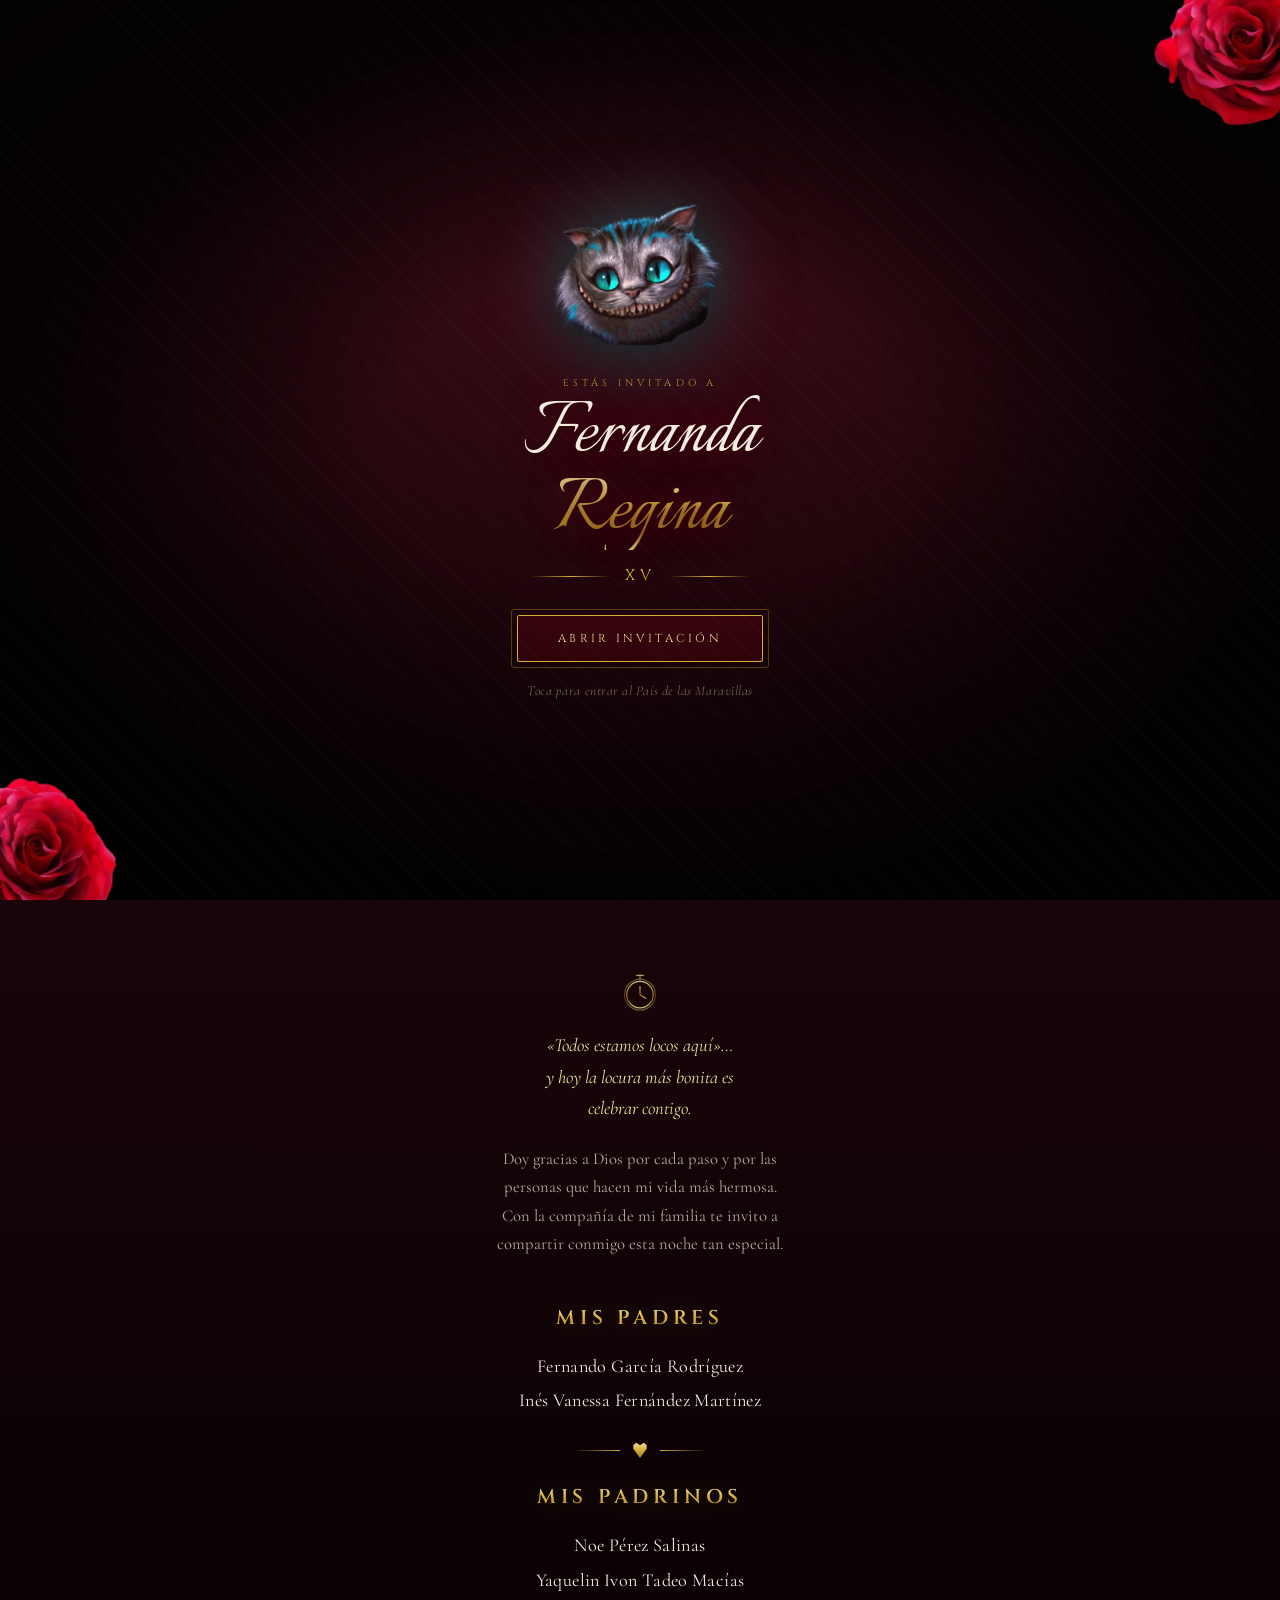
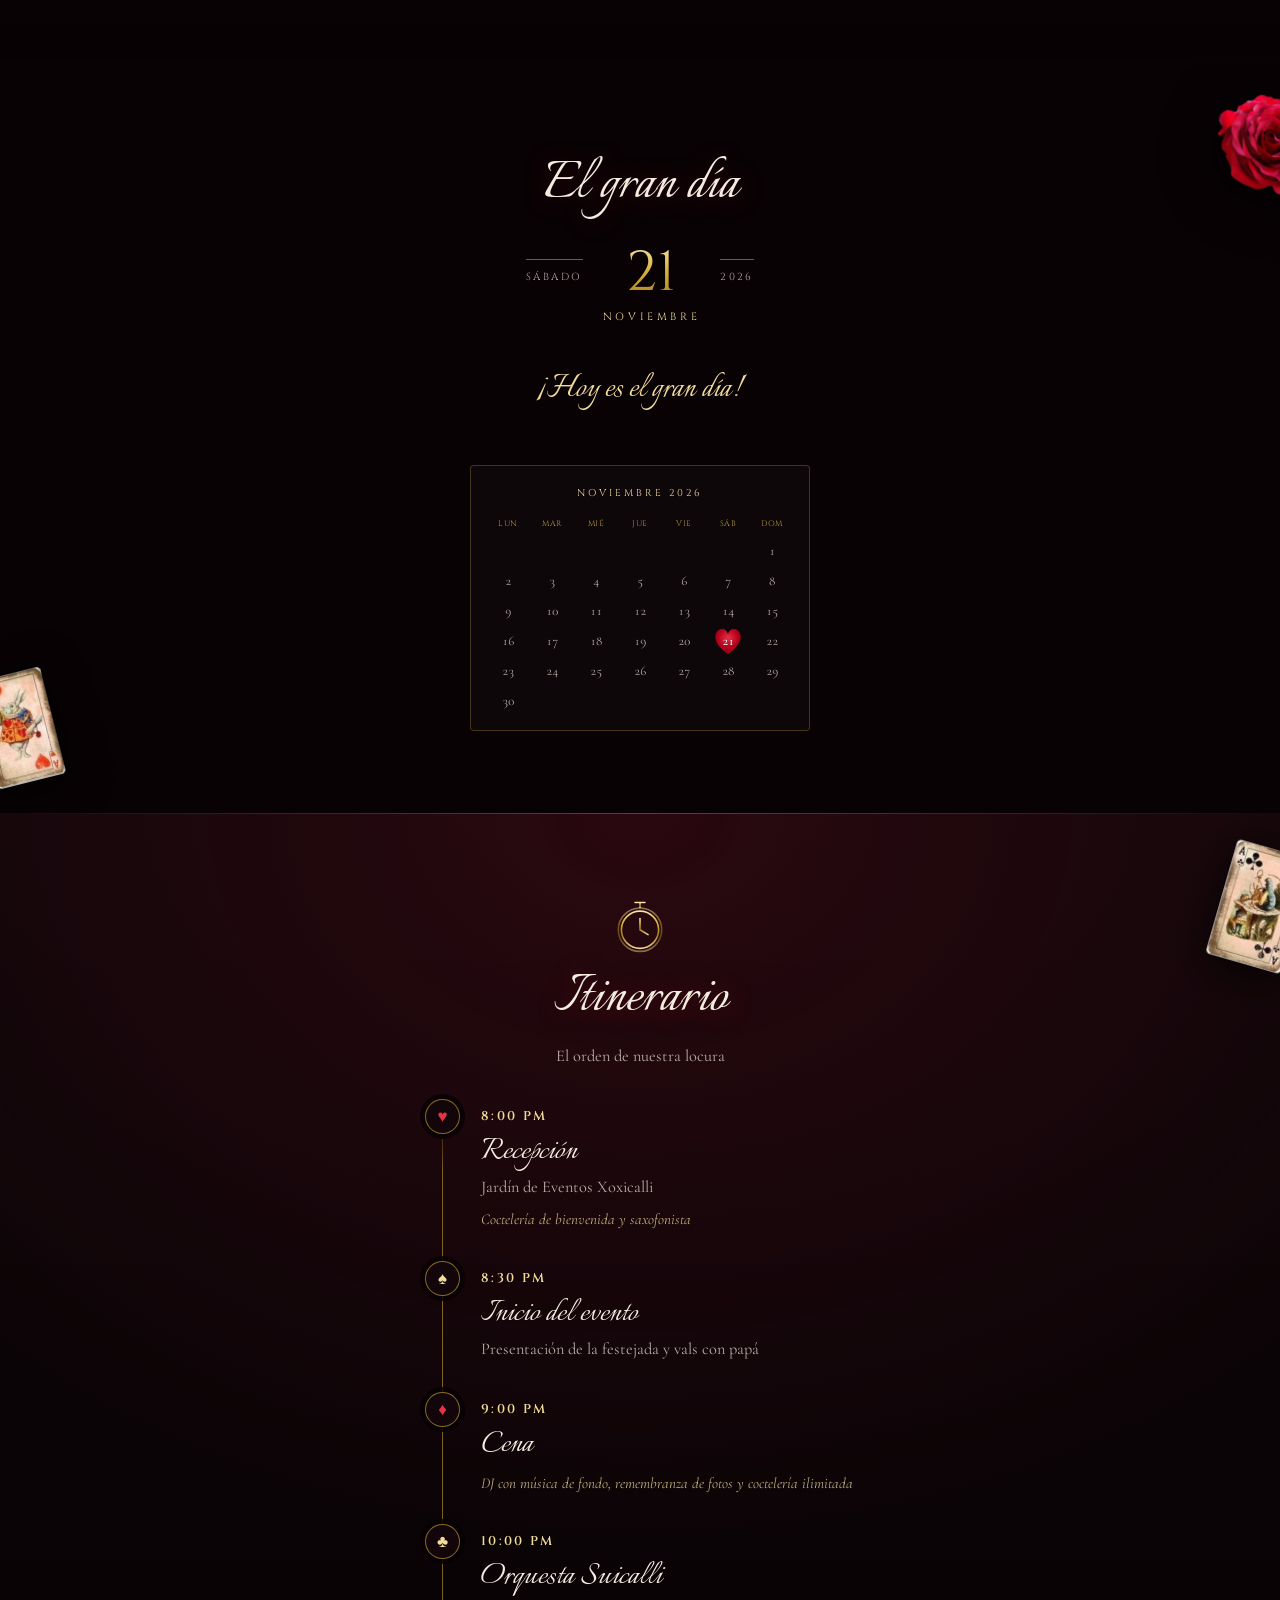
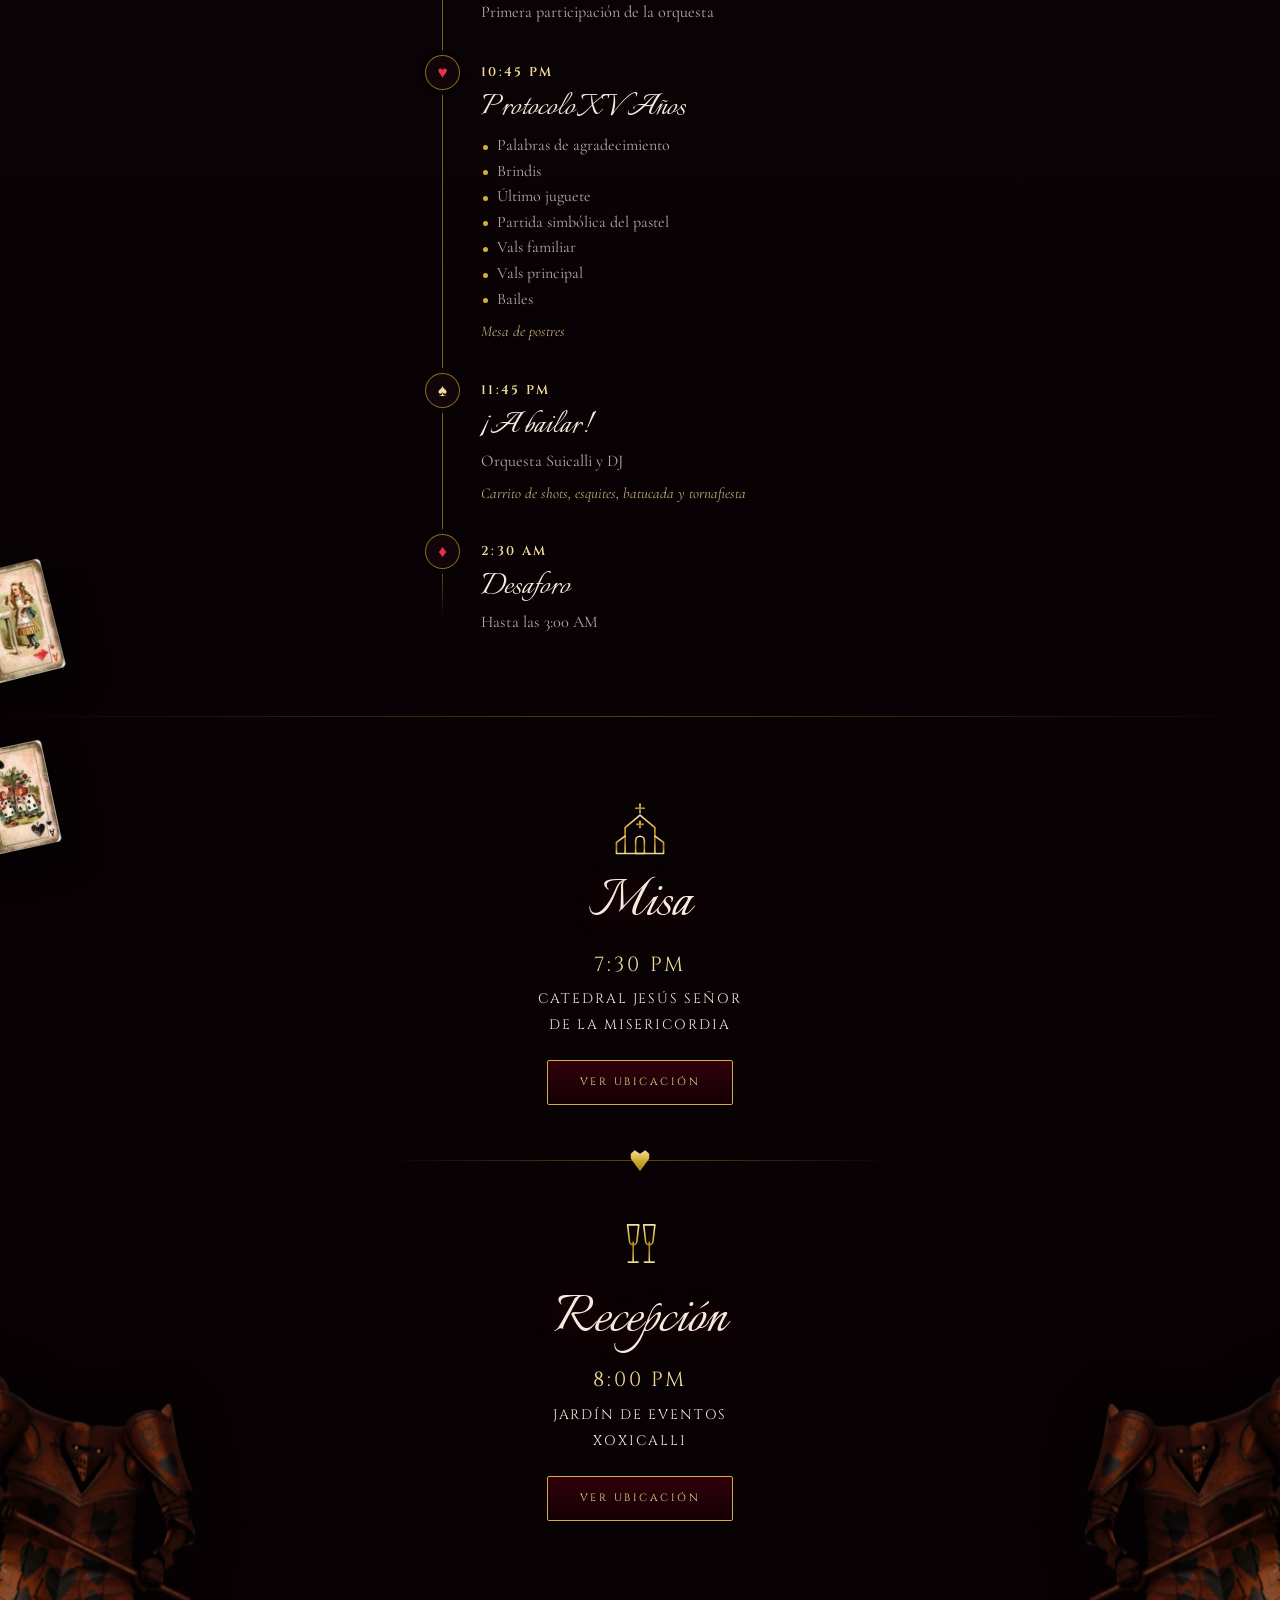
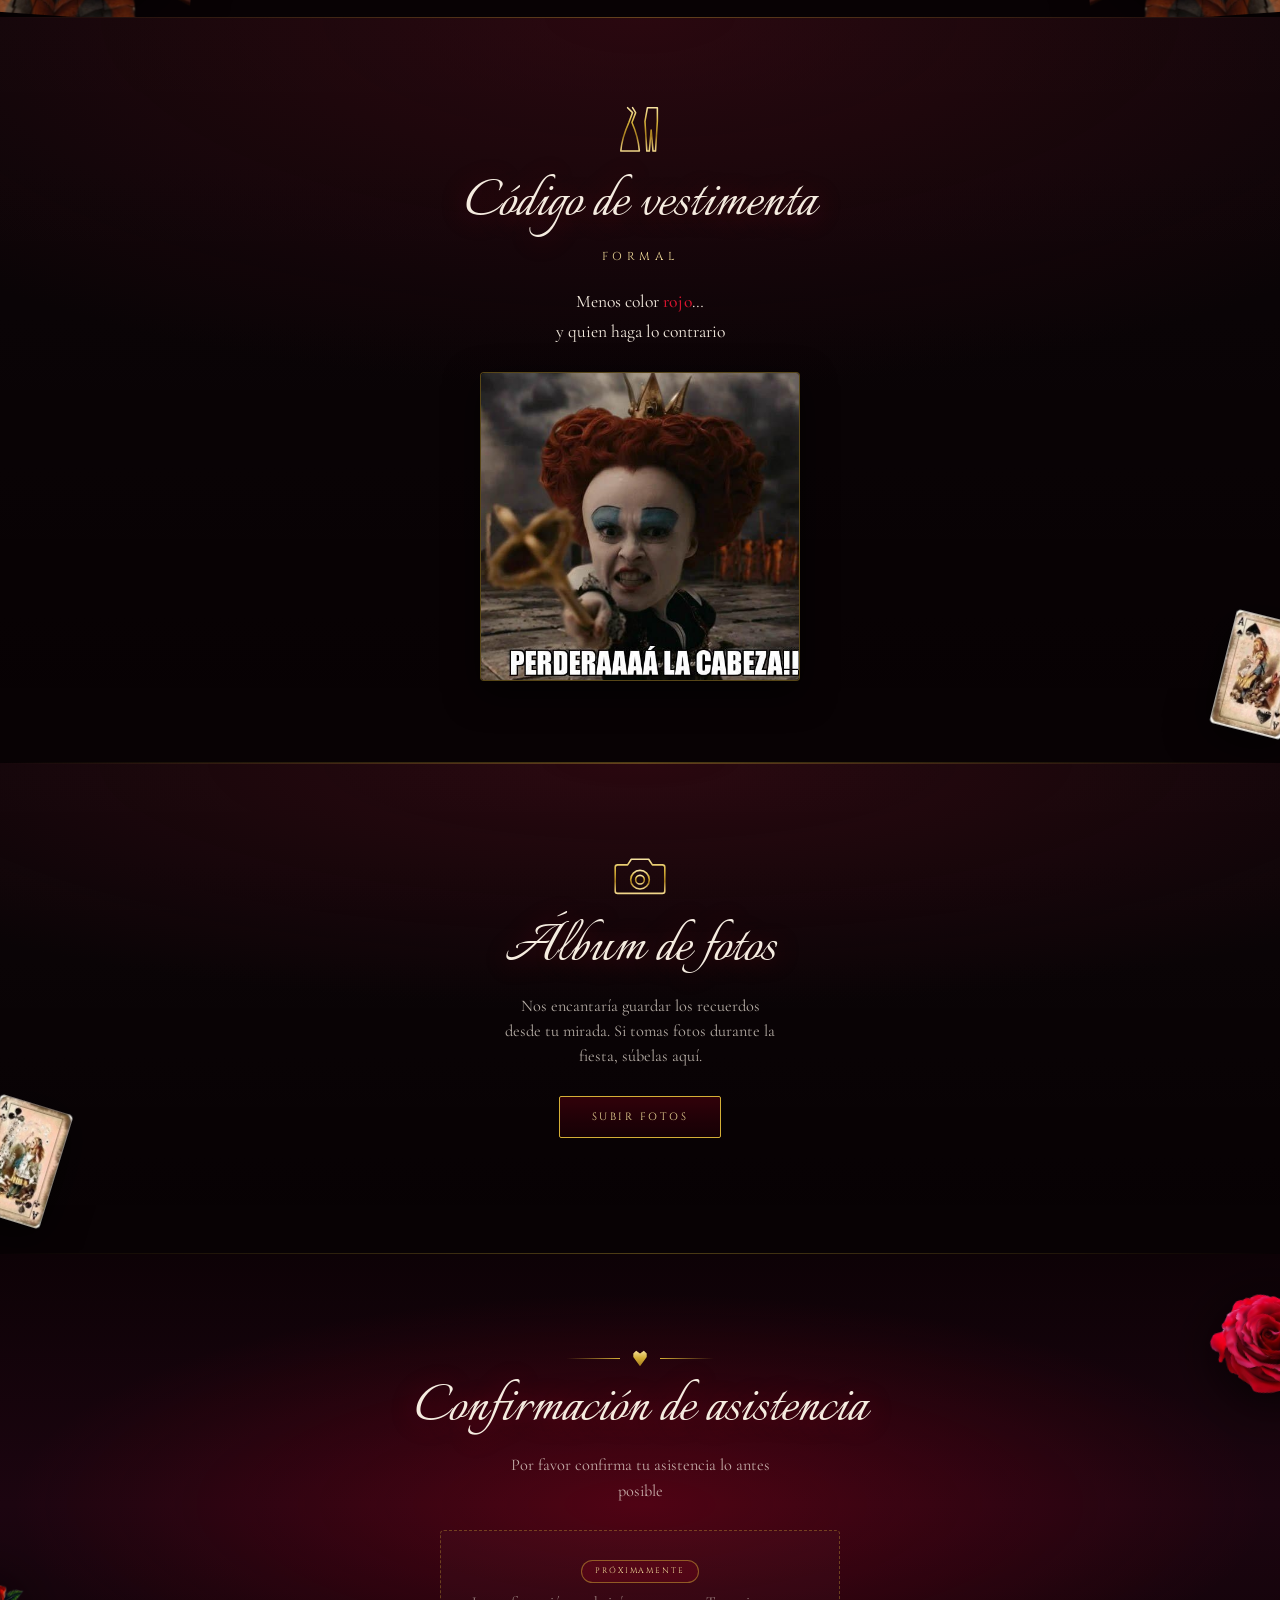
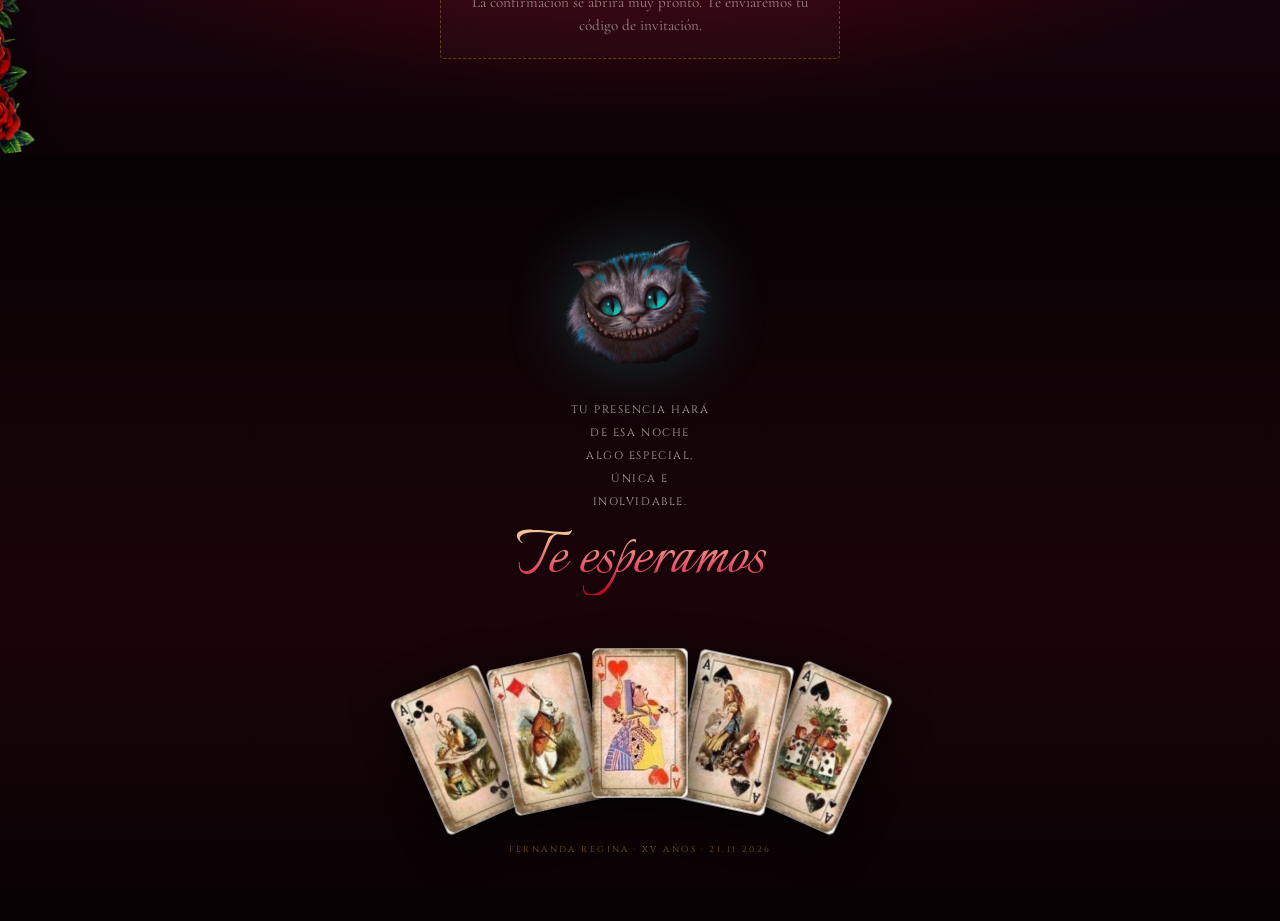
==== commit 9fa81162: "Confirmacion con codigo, PDF de boletos e itinerario La lista de invitados deja de vivir en un archi" ====
--- a/index.html
+++ b/index.html
@@ -56,24 +56,10 @@
         <path d="M62 22 h16"/>
       </g>
     </symbol>
-    <symbol id="symGift" viewBox="0 0 100 100">
-      <g fill="none" stroke="url(#gGold)" stroke-width="2.6" stroke-linecap="round" stroke-linejoin="round">
-        <rect x="18" y="40" width="64" height="44" rx="4"/>
-        <path d="M14 30 h72 v12 H14 Z M50 30 v54"/>
-        <path d="M50 30 c-14 0 -22-4 -22-11 s12-8 22 11 Z M50 30 c14 0 22-4 22-11 s-12-8 -22 11 Z"/>
-      </g>
-    </symbol>
     <symbol id="symCamera" viewBox="0 0 100 100">
       <g fill="none" stroke="url(#gGold)" stroke-width="2.6" stroke-linecap="round" stroke-linejoin="round">
         <path d="M14 32 h16 l6-9 h28 l6 9 h16 a4 4 0 0 1 4 4 v38 a4 4 0 0 1 -4 4 H14 a4 4 0 0 1 -4-4 V36 a4 4 0 0 1 4-4 Z"/>
         <circle cx="50" cy="56" r="15"/><circle cx="50" cy="56" r="7"/>
-      </g>
-    </symbol>
-    <symbol id="symEnvelope" viewBox="0 0 100 100">
-      <g fill="none" stroke="url(#gGold)" stroke-width="2.6" stroke-linecap="round" stroke-linejoin="round">
-        <rect x="12" y="26" width="76" height="50" rx="4"/>
-        <path d="M12 30 L50 56 L88 30"/>
-        <path d="M50 44 c0-5 -6-8 -9-4 c-3 4 0 9 9 15 c9-6 12-11 9-15 c-3-4 -9-1 -9 4 Z"/>
       </g>
     </symbol>
     <symbol id="symClock" viewBox="0 0 100 100">
@@ -211,17 +197,63 @@
     </div>
   </section>
 
-  <!-- ========== 4. ITINERARIO (pendiente) ========== -->
+  <!-- ========== 4. ITINERARIO ========== -->
   <section class="sec sec--tint" id="itinerario">
     <img class="acard acard--itin" src="assets/img/cartas/oruga-treboles.webp" alt="" aria-hidden="true" loading="lazy">
+    <img class="acard acard--itin2" src="assets/img/cartas/alicia-diamantes.webp" alt="" aria-hidden="true" loading="lazy">
     <div class="wrap reveal">
       <svg class="ico"><use href="#symClock"/></svg>
       <h2 class="h-script">Itinerario</h2>
       <p class="sub">El orden de nuestra locura</p>
-      <div class="soon">
-        <span class="soon__tag">Próximamente</span>
-        <p>Aquí aparecerá el itinerario completo de la noche.</p>
-      </div>
+
+      <ol class="itin">
+        <li class="itin__item itin__item--rojo" data-palo="♥">
+          <p class="itin__hora">8:00 PM</p>
+          <h3 class="itin__tit">Recepción</h3>
+          <p class="itin__det">Jardín de Eventos Xoxicalli</p>
+          <p class="itin__extra">Coctelería de bienvenida y saxofonista</p>
+        </li>
+        <li class="itin__item" data-palo="♠">
+          <p class="itin__hora">8:30 PM</p>
+          <h3 class="itin__tit">Inicio del evento</h3>
+          <p class="itin__det">Presentación de la festejada y vals con papá</p>
+        </li>
+        <li class="itin__item itin__item--rojo" data-palo="♦">
+          <p class="itin__hora">9:00 PM</p>
+          <h3 class="itin__tit">Cena</h3>
+          <p class="itin__extra">DJ con música de fondo, remembranza de fotos y coctelería ilimitada</p>
+        </li>
+        <li class="itin__item" data-palo="♣">
+          <p class="itin__hora">10:00 PM</p>
+          <h3 class="itin__tit">Orquesta Suicalli</h3>
+          <p class="itin__det">Primera participación de la orquesta</p>
+        </li>
+        <li class="itin__item itin__item--rojo" data-palo="♥">
+          <p class="itin__hora">10:45 PM</p>
+          <h3 class="itin__tit">Protocolo XV Años</h3>
+          <ul class="itin__lista">
+            <li>Palabras de agradecimiento</li>
+            <li>Brindis</li>
+            <li>Último juguete</li>
+            <li>Partida simbólica del pastel</li>
+            <li>Vals familiar</li>
+            <li>Vals principal</li>
+            <li>Bailes</li>
+          </ul>
+          <p class="itin__extra">Mesa de postres</p>
+        </li>
+        <li class="itin__item" data-palo="♠">
+          <p class="itin__hora">11:45 PM</p>
+          <h3 class="itin__tit">¡A bailar!</h3>
+          <p class="itin__det">Orquesta Suicalli y DJ</p>
+          <p class="itin__extra">Carrito de shots, esquites, batucada y tornafiesta</p>
+        </li>
+        <li class="itin__item itin__item--rojo" data-palo="♦">
+          <p class="itin__hora">2:30 AM</p>
+          <h3 class="itin__tit">Desaforo</h3>
+          <p class="itin__det">Hasta las 3:00 AM</p>
+        </li>
+      </ol>
     </div>
   </section>
 
@@ -244,14 +276,14 @@
       <div class="place reveal">
         <svg class="ico"><use href="#symGlass"/></svg>
         <h2 class="h-script">Recepción</h2>
-        <p class="place__time place__time--soon">Horario por confirmar</p>
+        <p class="place__time">8:00 PM</p>
         <p class="place__name">Jardín de eventos<br>XOXICALLI</p>
         <a class="btn" href="https://maps.app.goo.gl/fd3aQkiVabR1WJkb6" target="_blank" rel="noopener">Ver ubicación</a>
       </div>
     </div>
   </section>
 
-  <!-- ========== 6. VESTIMENTA (pendiente) ========== -->
+  <!-- ========== 6. VESTIMENTA ========== -->
   <section class="sec sec--tint" id="vestimenta">
     <img class="acard acard--vest" src="assets/img/cartas/alicia-picas.webp" alt="" aria-hidden="true" loading="lazy">
     <div class="wrap reveal">
@@ -271,34 +303,7 @@
     </div>
   </section>
 
-  <!-- ========== 7. REGALOS (pendiente) ========== -->
-  <section class="sec" id="regalos">
-    <img class="rose rose--gift" src="assets/img/rosa.png" alt="" aria-hidden="true" loading="lazy">
-    <img class="acard acard--gift" src="assets/img/cartas/alicia-diamantes.webp" alt="" aria-hidden="true" loading="lazy">
-    <div class="wrap reveal">
-      <svg class="ico"><use href="#symGift"/></svg>
-      <h2 class="h-script">Sugerencia de regalos</h2>
-      <p class="sub">El mejor regalo es tu presencia, pero si deseas tener un detalle conmigo:</p>
-      <div class="gifts">
-        <div class="gift">
-          <svg class="gift__ico"><use href="#symEnvelope"/></svg>
-          <p class="gift__t">Lluvia de sobres</p>
-          <p class="gift__d">Por confirmar</p>
-        </div>
-        <div class="gift">
-          <svg class="gift__ico"><use href="#symGift"/></svg>
-          <p class="gift__t">Mesa de regalos</p>
-          <p class="gift__d">Por confirmar</p>
-        </div>
-      </div>
-      <div class="soon soon--slim">
-        <span class="soon__tag">Próximamente</span>
-        <p>Se agregarán los datos de transferencia y la mesa de regalos.</p>
-      </div>
-    </div>
-  </section>
-
-  <!-- ========== 8. ÁLBUM (Supabase) ========== -->
+  <!-- ========== 7. ÁLBUM (Supabase) ========== -->
   <section class="sec sec--tint" id="album">
     <img class="acard acard--album" src="assets/img/cartas/alicia-treboles.webp" alt="" aria-hidden="true" loading="lazy">
     <div class="wrap reveal">
@@ -323,7 +328,7 @@
     </div>
   </section>
 
-  <!-- ========== 9. CONFIRMACIÓN ========== -->
+  <!-- ========== 8. CONFIRMACIÓN ========== -->
   <section class="sec sec--rsvp" id="rsvp">
     <img class="bouquet bouquet--rsvp" src="assets/img/rosas-ramo.png" alt="" aria-hidden="true" loading="lazy">
     <img class="rose rose--rsvp" src="assets/img/rosa.png" alt="" aria-hidden="true" loading="lazy">
@@ -332,33 +337,31 @@
       <h2 class="h-script">Confirmación de asistencia</h2>
       <p class="sub">Por favor confirma tu asistencia lo antes posible</p>
 
-      <form class="rsvp" id="rsvpForm" novalidate>
-        <div class="rsvp__campo rsvp__busca">
-          <label class="rsvp__lbl" for="rsvpApellido">Escribe el apellido de tu familia</label>
-          <input type="text" id="rsvpApellido" name="apellido" required
-                 maxlength="60" autocomplete="off" autocapitalize="words"
-                 role="combobox" aria-expanded="false" aria-autocomplete="list"
-                 aria-controls="rsvpLista">
-          <ul class="rsvp__sug" id="rsvpLista" role="listbox" hidden></ul>
+      <!-- Oculto hasta comprobar que la lista está cargada (ver rsvp.js) -->
+      <form class="rsvp" id="rsvpForm" novalidate hidden>
+        <div class="rsvp__campo">
+          <label class="rsvp__lbl" for="rsvpNombre">Nombre de tu invitación</label>
+          <input type="text" id="rsvpNombre" name="nombre" required
+                 maxlength="60" autocomplete="off" autocapitalize="words" spellcheck="false">
+          <p class="rsvp__ayuda">Tal como viene en el mensaje que te enviamos</p>
         </div>
 
         <div class="rsvp__campo">
-          <label class="rsvp__lbl" for="rsvpCodigo">Código de tu invitación</label>
+          <label class="rsvp__lbl" for="rsvpCodigo">Código de invitación</label>
           <input type="text" id="rsvpCodigo" name="codigo" required
-                 maxlength="10" autocomplete="off" inputmode="numeric"
+                 maxlength="6" autocomplete="off" inputmode="numeric" pattern="[0-9]*"
                  class="rsvp__codigo">
-          <p class="rsvp__ayuda">Viene en el mensaje con el que te invitamos</p>
         </div>
 
         <div class="rsvp__hallada" id="rsvpHallada" hidden>
-          <p class="rsvp__hFam" id="rsvpHFam"></p>
+          <p class="rsvp__hFam" id="rsvpHNombre"></p>
           <p class="rsvp__hBol"><b id="rsvpHNum">0</b> <span id="rsvpHTxt">boletos</span></p>
-          <p class="rsvp__hNota">Boletos apartados para tu familia</p>
+          <p class="rsvp__hNota" id="rsvpHNota">Boletos apartados para ti</p>
         </div>
 
         <button class="btn btn--wa" type="submit" id="rsvpBtn" disabled>
           <svg viewBox="0 0 24 24" class="btn__wa"><path fill="currentColor" d="M12.04 2C6.58 2 2.13 6.45 2.13 11.91c0 1.75.46 3.45 1.32 4.95L2 22l5.25-1.38a9.9 9.9 0 0 0 4.79 1.22h.01c5.46 0 9.91-4.45 9.91-9.91C21.96 6.45 17.5 2 12.04 2m0 18.15h-.01a8.2 8.2 0 0 1-4.19-1.15l-.3-.18-3.12.82.83-3.04-.2-.31a8.2 8.2 0 0 1-1.26-4.38c0-4.54 3.7-8.23 8.25-8.23a8.2 8.2 0 0 1 8.24 8.24c0 4.54-3.7 8.23-8.24 8.23m4.52-6.16c-.25-.12-1.47-.72-1.69-.81s-.39-.12-.56.12-.64.81-.79.98-.29.19-.54.06-1.05-.39-1.99-1.23c-.74-.66-1.24-1.47-1.38-1.72s-.02-.38.11-.5c.11-.11.25-.29.37-.43s.17-.25.25-.41.04-.31-.02-.43-.56-1.34-.76-1.84c-.2-.48-.41-.42-.56-.43h-.48c-.17 0-.43.06-.66.31s-.87.85-.87 2.07.89 2.4 1.02 2.57 1.76 2.67 4.25 3.75c.59.26 1.06.41 1.42.52.6.19 1.14.16 1.57.1.48-.07 1.47-.6 1.68-1.18s.21-1.08.15-1.18-.23-.18-.48-.3"/></svg>
-          Confirmar asistencia
+          <span id="rsvpBtnTxt">Confirmar asistencia</span>
         </button>
 
         <p class="rsvp__estado" id="rsvpEstado" role="status" aria-live="polite"></p>
@@ -372,23 +375,30 @@
       <div class="rsvp__hecho" id="rsvpHecho" hidden>
         <b class="ornament__heart"></b>
         <p class="rsvp__gracias">
-          Muchas gracias por acompañarnos<br>
-          familia <span id="rsvpGraciasFam"></span>,
+          Muchas gracias por acompañarnos, <span id="rsvpGraciasNombre"></span>
         </p>
         <p class="rsvp__graciasSub">
           esperamos verte muy pronto en este evento tan especial para nosotros
         </p>
         <p class="rsvp__hechoTxt" id="rsvpHechoTxt"></p>
+
+        <button class="btn btn--pdf" type="button" id="rsvpPdf">
+          <svg viewBox="0 0 24 24" class="btn__wa" aria-hidden="true"><path fill="currentColor" d="M12 3a1 1 0 0 1 1 1v9.59l3.3-3.3a1 1 0 1 1 1.4 1.42l-5 5a1 1 0 0 1-1.4 0l-5-5a1 1 0 1 1 1.4-1.42l3.3 3.3V4a1 1 0 0 1 1-1zM5 19h14a1 1 0 1 1 0 2H5a1 1 0 1 1 0-2z"/></svg>
+          Descargar mis boletos
+        </button>
+        <p class="rsvp__pdfEstado" id="rsvpPdfEstado" role="status" aria-live="polite"></p>
+
         <p class="rsvp__hechoPide">Para terminar, avísanos por WhatsApp:</p>
         <a class="btn btn--wa" id="rsvpWa" href="#" target="_blank" rel="noopener">
           <svg viewBox="0 0 24 24" class="btn__wa"><path fill="currentColor" d="M12.04 2C6.58 2 2.13 6.45 2.13 11.91c0 1.75.46 3.45 1.32 4.95L2 22l5.25-1.38a9.9 9.9 0 0 0 4.79 1.22h.01c5.46 0 9.91-4.45 9.91-9.91C21.96 6.45 17.5 2 12.04 2m0 18.15h-.01a8.2 8.2 0 0 1-4.19-1.15l-.3-.18-3.12.82.83-3.04-.2-.31a8.2 8.2 0 0 1-1.26-4.38c0-4.54 3.7-8.23 8.25-8.23a8.2 8.2 0 0 1 8.24 8.24c0 4.54-3.7 8.23-8.24 8.23m4.52-6.16c-.25-.12-1.47-.72-1.69-.81s-.39-.12-.56.12-.64.81-.79.98-.29.19-.54.06-1.05-.39-1.99-1.23c-.74-.66-1.24-1.47-1.38-1.72s-.02-.38.11-.5c.11-.11.25-.29.37-.43s.17-.25.25-.41.04-.31-.02-.43-.56-1.34-.76-1.84c-.2-.48-.41-.42-.56-.43h-.48c-.17 0-.43.06-.66.31s-.87.85-.87 2.07.89 2.4 1.02 2.57 1.76 2.67 4.25 3.75c.59.26 1.06.41 1.42.52.6.19 1.14.16 1.57.1.48-.07 1.47-.6 1.68-1.18s.21-1.08.15-1.18-.23-.18-.48-.3"/></svg>
           Avisar por WhatsApp
         </a>
-      </div>
-    </div>
-  </section>
-
-  <!-- ========== 10. CIERRE ========== -->
+        <button class="rsvp__otra" type="button" id="rsvpOtra">Confirmar otra invitación</button>
+      </div>
+    </div>
+  </section>
+
+  <!-- ========== 9. CIERRE ========== -->
   <footer class="closing">
     <img class="cat cat--closing" src="assets/img/gato.png" alt="" aria-hidden="true" loading="lazy">
     <p class="closing__txt">Tu presencia hará de esa noche<br>algo especial, única e inolvidable.</p>
@@ -406,9 +416,9 @@
 </main>
 
 <script src="js/supabase-config.js"></script>
-<script src="js/familias.js"></script>
 <script src="js/main.js"></script>
 <script src="js/album.js"></script>
+<script src="js/boletos-pdf.js"></script>
 <script src="js/rsvp.js"></script>
 </body>
 </html>
--- a/css/styles.css
+++ b/css/styles.css
@@ -263,9 +263,7 @@
 .rose--tr{ width:150px; top:-40px;  right:-62px; --r:18deg;  transform:rotate(18deg);  animation:sway 11s ease-in-out infinite reverse; }
 .rose--br{ width:165px; bottom:5%;  right:-72px; --r:-22deg; transform:rotate(-22deg); animation:sway 12s ease-in-out infinite; }
 .rose--c1{ width:74px;  top:26%;    left:5%;  opacity:.55; --r:28deg; transform:rotate(28deg); animation:sway 8s ease-in-out infinite reverse; }
-.rose--count{ width:118px; top:22px;   right:-46px; --r:16deg;  transform:rotate(16deg);  animation:sway 13s ease-in-out infinite; }
-.rose--gift { width:104px; bottom:26px; left:-42px; --r:-18deg; transform:rotate(-18deg); animation:sway 11s ease-in-out infinite reverse; }
-.rose--rsvp { width:126px; top:26px;   right:-52px; --r:-16deg; transform:rotate(-16deg); animation:sway 12s ease-in-out infinite reverse; }
+.rose--count{ width:118px; top:22px;   right:-46px; --r:16deg;  transform:rotate(16deg);  animation:sway 13s ease-in-out infinite; }.rose--rsvp { width:126px; top:26px;   right:-52px; --r:-16deg; transform:rotate(-16deg); animation:sway 12s ease-in-out infinite reverse; }
 
 /* Ramo vertical */
 .bouquet--hero{ width:150px; bottom:0; left:-58px;  --r:6deg;   transform:rotate(6deg);   animation:sway 13s ease-in-out infinite; }
@@ -529,18 +527,50 @@
 }
 .soon p{ margin:0; font-size:.95rem; color:rgba(245,236,224,.55); line-height:1.5; }
 
-/* ====================== REGALOS ====================== */
-.gifts{ display:grid; grid-template-columns:1fr 1fr; gap:14px; margin-top:8px; }
-.gift{
-  padding:20px 12px; border-radius:4px; border:1px solid rgba(212,175,55,.26);
-  background:linear-gradient(180deg, rgba(179,0,27,.14), rgba(255,255,255,.015));
-}
-.gift__ico{ width:40px; height:40px; margin:0 auto 8px; }
-.gift__t{
-  margin:0 0 3px; font-family:var(--f-title); font-size:.62rem;
-  letter-spacing:.18em; text-transform:uppercase; color:var(--cream);
-}
-.gift__d{ margin:0; font-size:.86rem; font-style:italic; color:rgba(245,236,224,.45); }
+/* ====================== ITINERARIO ====================== */
+.itin{
+  list-style:none; margin:30px auto 0; padding:0;
+  width:min(430px,88vw); text-align:left; position:relative;
+}
+.itin::before{
+  content:''; position:absolute; left:17px; top:18px; bottom:18px; width:1px;
+  background:linear-gradient(180deg, transparent, rgba(212,175,55,.55) 5%, rgba(212,175,55,.55) 95%, transparent);
+}
+.itin__item{ position:relative; padding:0 0 30px 56px; }
+.itin__item:last-child{ padding-bottom:0; }
+/* Cada momento lleva un palo de la baraja como marcador */
+.itin__item::before{
+  content:attr(data-palo);
+  position:absolute; left:0; top:0; width:35px; height:35px; border-radius:50%;
+  display:grid; place-items:center;
+  background:#12060a; border:1px solid rgba(212,175,55,.6);
+  color:var(--gold-lt); font-size:17px; line-height:1;
+  box-shadow:0 0 0 5px rgba(8,2,4,.85);
+}
+.itin__item--rojo::before{ color:#e8324a; }
+.itin__hora{
+  margin:0; line-height:35px; font-family:var(--f-title); font-weight:600;
+  font-size:.8rem; letter-spacing:.18em; color:var(--gold-lt);
+}
+.itin__tit{
+  margin:0 0 4px; font-family:var(--f-script); font-weight:400;
+  font-size:2.3rem; line-height:1; color:var(--cream);
+}
+.itin__det{ margin:0; font-size:1.02rem; line-height:1.55; color:var(--cream-dim); }
+.itin__lista{ margin:6px 0 0; padding:0; list-style:none; }
+.itin__lista li{
+  position:relative; padding-left:16px;
+  font-size:1rem; line-height:1.6; color:var(--cream-dim);
+}
+.itin__lista li::before{
+  content:''; position:absolute; left:2px; top:.72em;
+  width:5px; height:5px; border-radius:50%; background:var(--gold);
+}
+.itin__extra{
+  margin:8px 0 0; font-size:.94rem; font-style:italic; line-height:1.5;
+  color:rgba(242,220,154,.78);
+}
+.acard--itin2{ width:72px; bottom:40px; left:-18px; --r:-14deg; transform:rotate(-14deg); animation:sway 10.5s ease-in-out infinite; }
 
 /* ====================== ÁLBUM ====================== */
 .album__status{
@@ -669,22 +699,29 @@
   box-shadow:0 0 0 3px rgba(212,175,55,.14);
 }
 
-/* Sugerencias de apellido */
-.rsvp__busca{ position:relative; }
-.rsvp__sug{
-  position:absolute; left:0; right:0; top:calc(100% + 4px); z-index:20;
-  margin:0; padding:4px; list-style:none;
-  max-height:246px; overflow-y:auto;
-  background:#160710; border:1px solid rgba(212,175,55,.45); border-radius:3px;
-  box-shadow:0 14px 34px rgba(0,0,0,.75);
-}
-.rsvp__op{
-  display:flex; align-items:center; justify-content:space-between; gap:10px;
-  padding:11px 12px; border-radius:2px; cursor:pointer;
-  transition:background .18s;
-}
-.rsvp__op:hover,.rsvp__op:focus{ background:rgba(179,0,27,.34); }
-.rsvp__op{ font-size:1rem; color:var(--cream); }
+/* Botón del PDF y enlace para confirmar otra invitación */
+.btn--pdf{
+  width:100%; margin-bottom:8px; font-weight:600;
+  background:linear-gradient(180deg,#e9c766,#c9a227 55%,#9c7718);
+  color:#1a0409; border-color:#f2dc9a; border-style:solid;
+}
+.btn--pdf:hover,.btn--pdf:focus-visible,.btn--pdf:disabled:hover{
+  background:linear-gradient(180deg,#f6dc8a,#d4af37 55%,#a67c1e); color:#12060a;
+}
+.btn--pdf:disabled{ opacity:.6; cursor:wait; border-style:solid; }
+.rsvp__pdfEstado{
+  margin:0 0 20px; min-height:1.3em;
+  font-size:.92rem; font-style:italic; color:var(--gold-lt);
+}
+.rsvp__pdfEstado.is-error{ color:#ff8a9c; }
+.rsvp__hecho .btn--wa{ width:100%; }
+.rsvp__otra{
+  display:block; margin:18px auto 0; padding:6px 10px;
+  background:none; border:0; cursor:pointer;
+  font-family:var(--f-body); font-size:.94rem; font-style:italic;
+  color:rgba(245,236,224,.55); text-decoration:underline; text-underline-offset:3px;
+}
+.rsvp__otra:hover{ color:var(--gold-lt); }
 
 /* Campo del código */
 .rsvp__codigo{
@@ -814,9 +851,7 @@
 .acard--count{ width:70px; bottom:30px; left:-16px;  --r:-14deg; transform:rotate(-14deg); animation:sway 11s ease-in-out infinite; }
 .acard--itin { width:78px; top:34px;    right:-18px; --r:16deg;  transform:rotate(16deg);  animation:sway 9.5s ease-in-out infinite reverse; }
 .acard--ubic { width:66px; top:28px;    left:-14px;  --r:-12deg; transform:rotate(-12deg); animation:sway 12s ease-in-out infinite; }
-.acard--vest { width:74px; bottom:30px; right:-16px; --r:14deg;  transform:rotate(14deg);  animation:sway 10s ease-in-out infinite reverse; }
-.acard--gift { width:70px; top:30px;    right:-14px; --r:-15deg; transform:rotate(-15deg); animation:sway 11.5s ease-in-out infinite; }
-.acard--album{ width:76px; bottom:34px; left:-18px;  --r:17deg;  transform:rotate(17deg);  animation:sway 9s ease-in-out infinite reverse; }
+.acard--vest { width:74px; bottom:30px; right:-16px; --r:14deg;  transform:rotate(14deg);  animation:sway 10s ease-in-out infinite reverse; }.acard--album{ width:76px; bottom:34px; left:-18px;  --r:17deg;  transform:rotate(17deg);  animation:sway 9s ease-in-out infinite reverse; }
 
 /* ====================== REVEAL ====================== */
 .reveal{ opacity:0; transform:translateY(26px); transition:opacity .95s ease, transform .95s cubic-bezier(.22,.9,.3,1); }
@@ -832,9 +867,7 @@
   .bouquet--hero{ width:112px; left:-42px; }
   .bouquet--rsvp{ width:100px; left:-72px; }
   .rose--count{ width:92px; right:-36px; }
-  .rose--rsvp{ width:100px; right:-40px; }
-  .rose--gift{ width:84px; left:-32px; }
-  .guard{ width:136px; }
+  .rose--rsvp{ width:100px; right:-40px; }  .guard{ width:136px; }
   .cal{ padding:16px 10px 12px; }
   .cal__grid span{ font-size:.76rem; }
 }
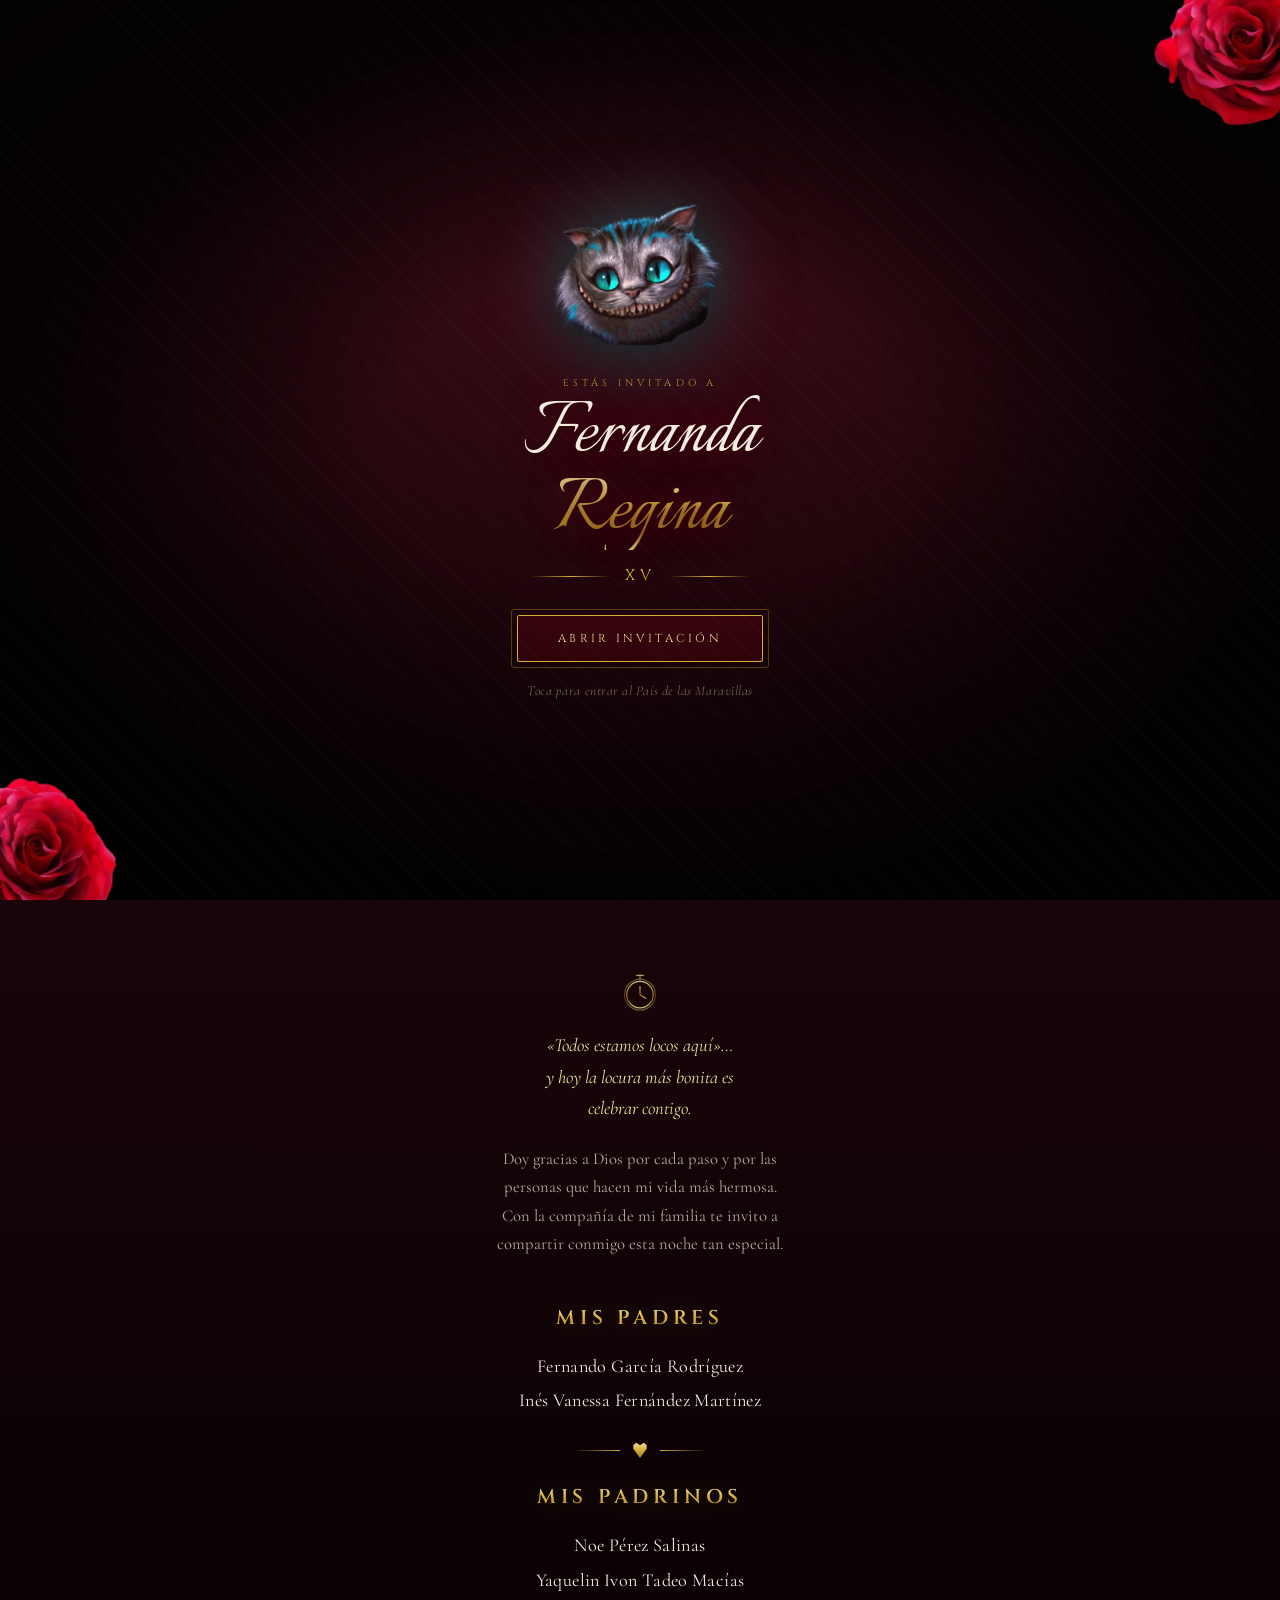
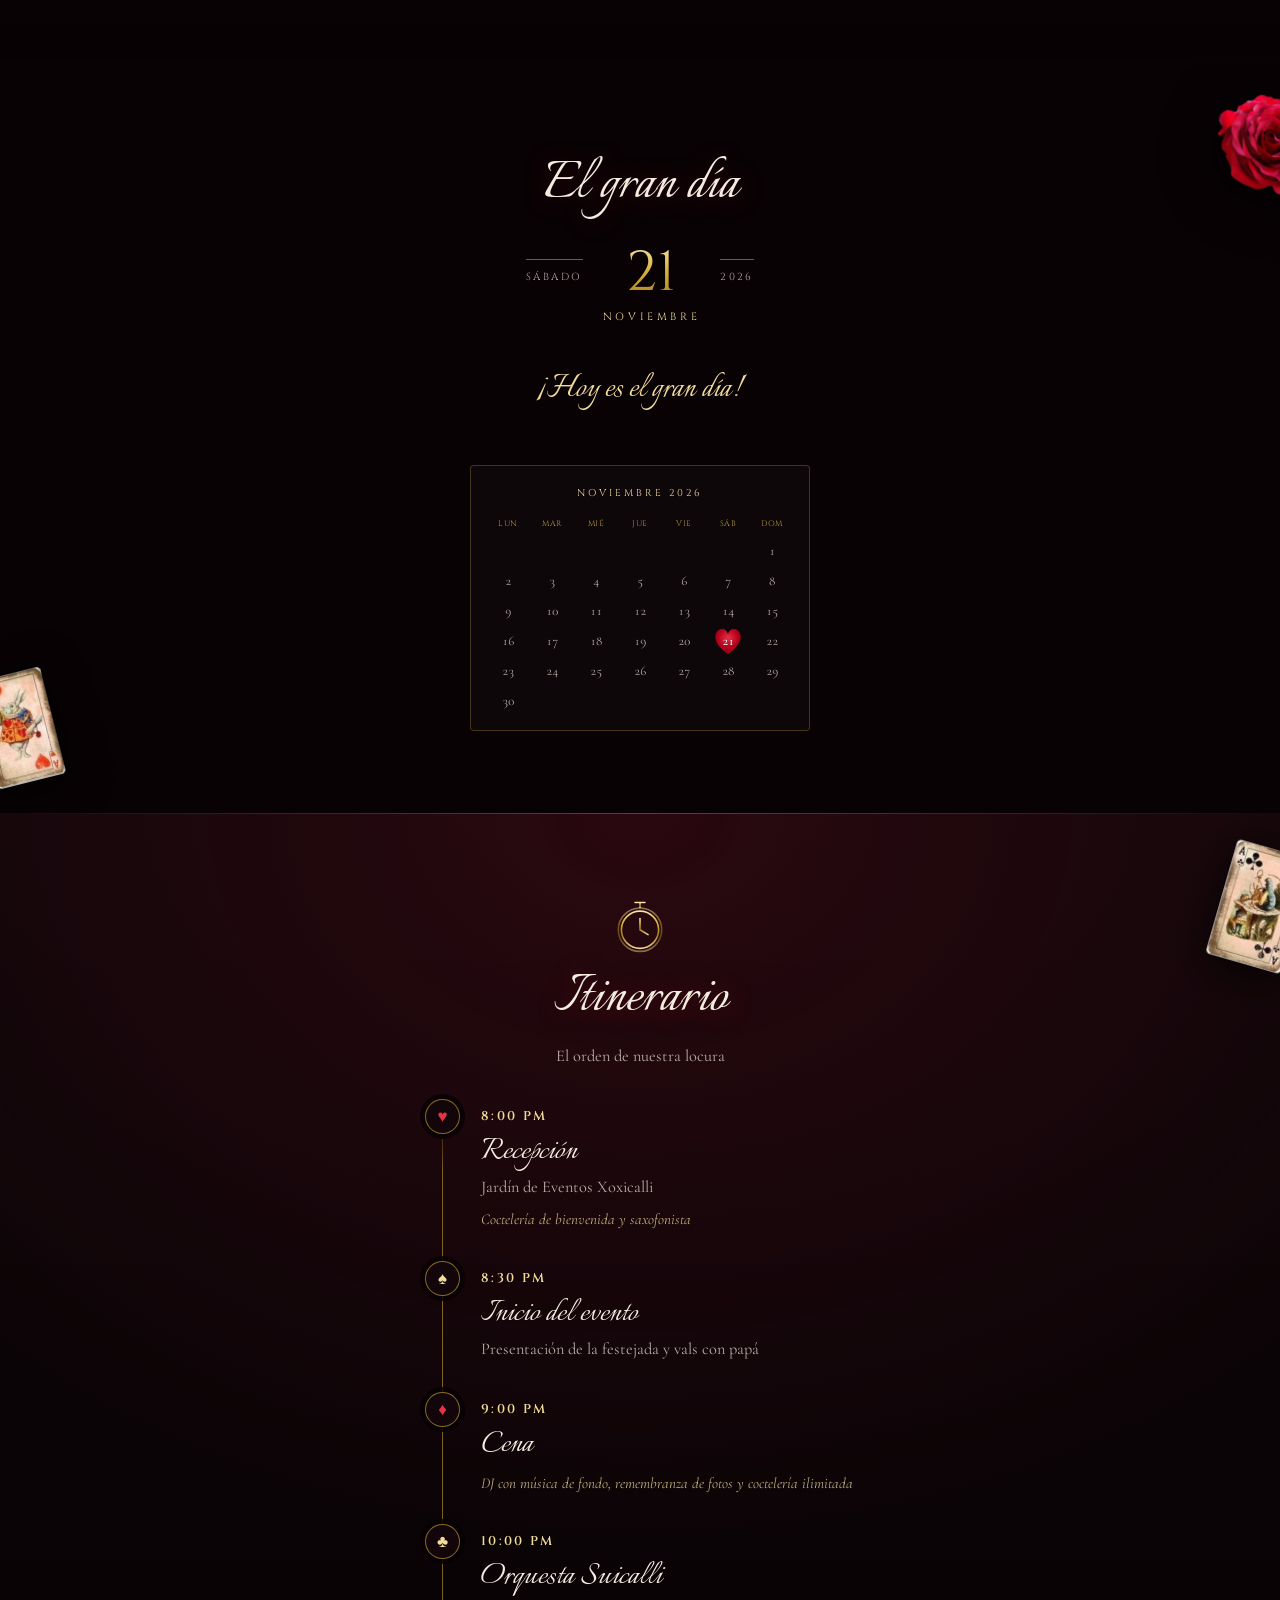
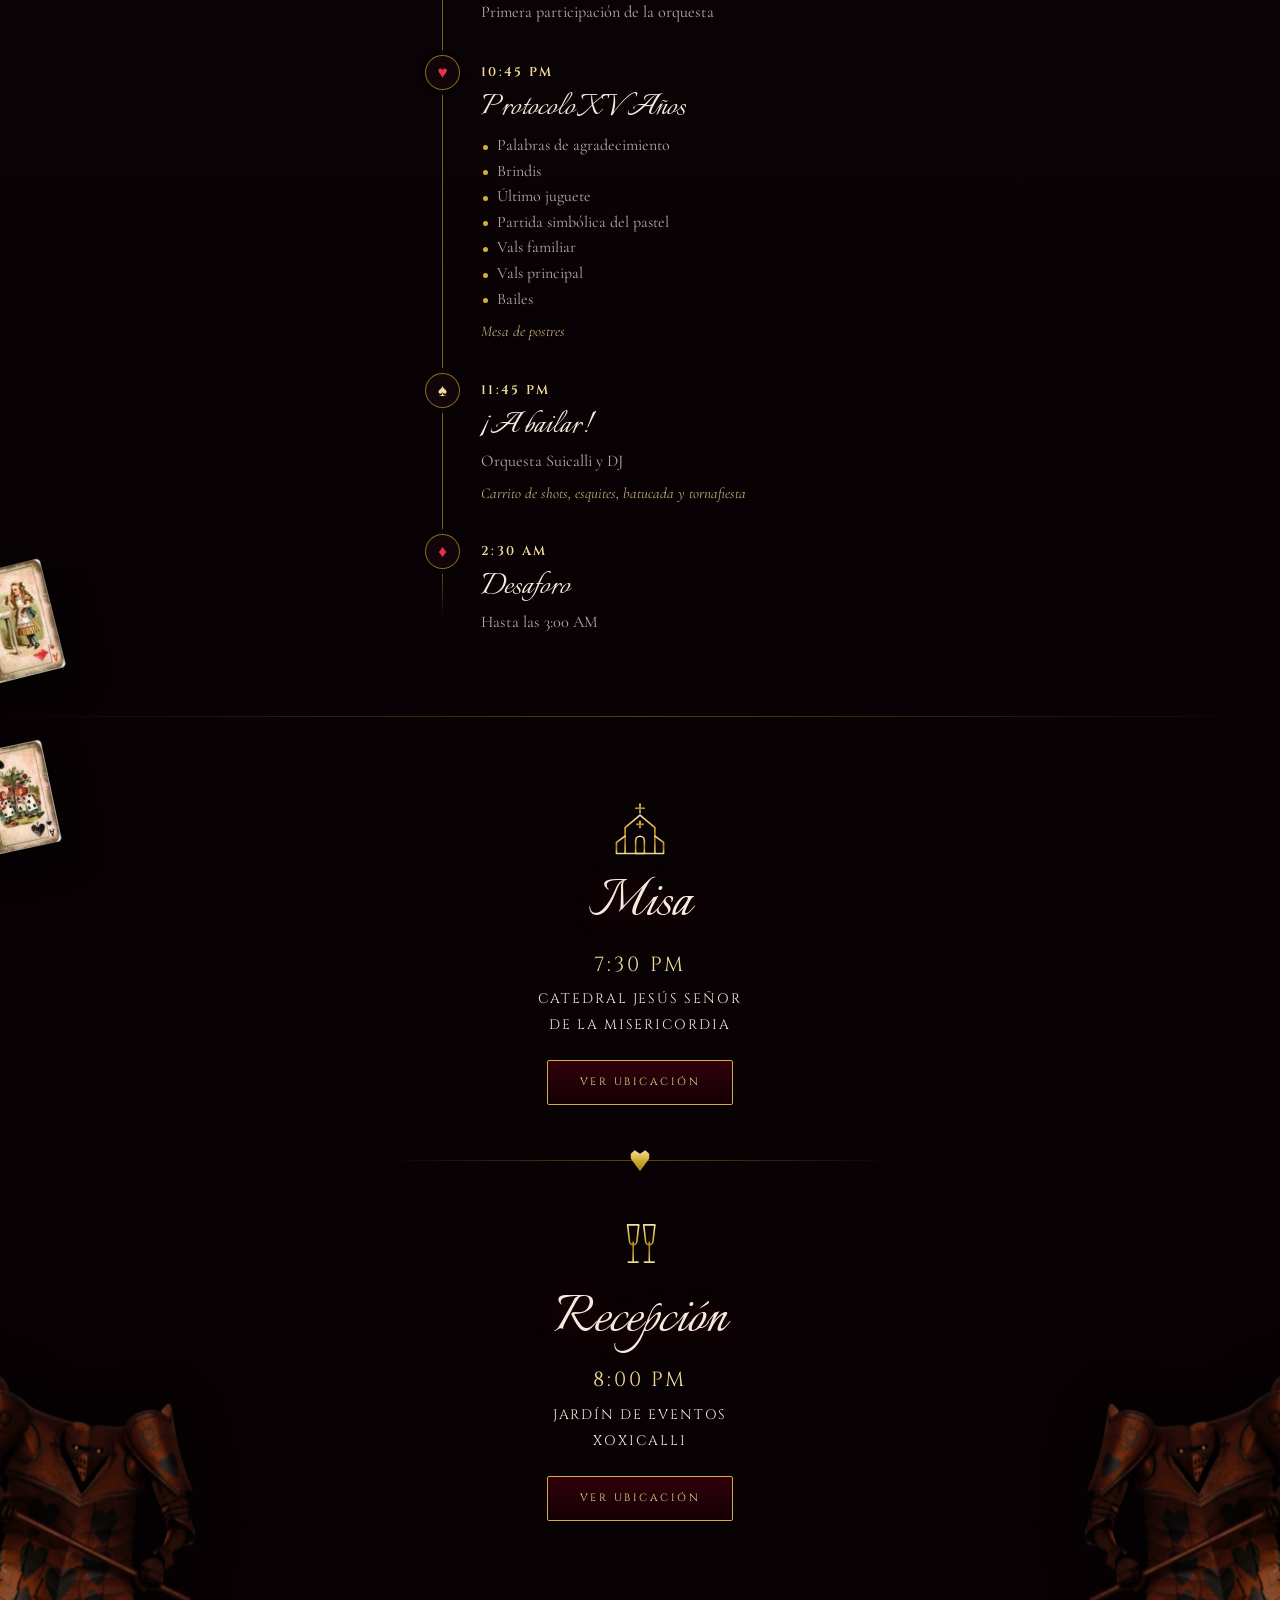
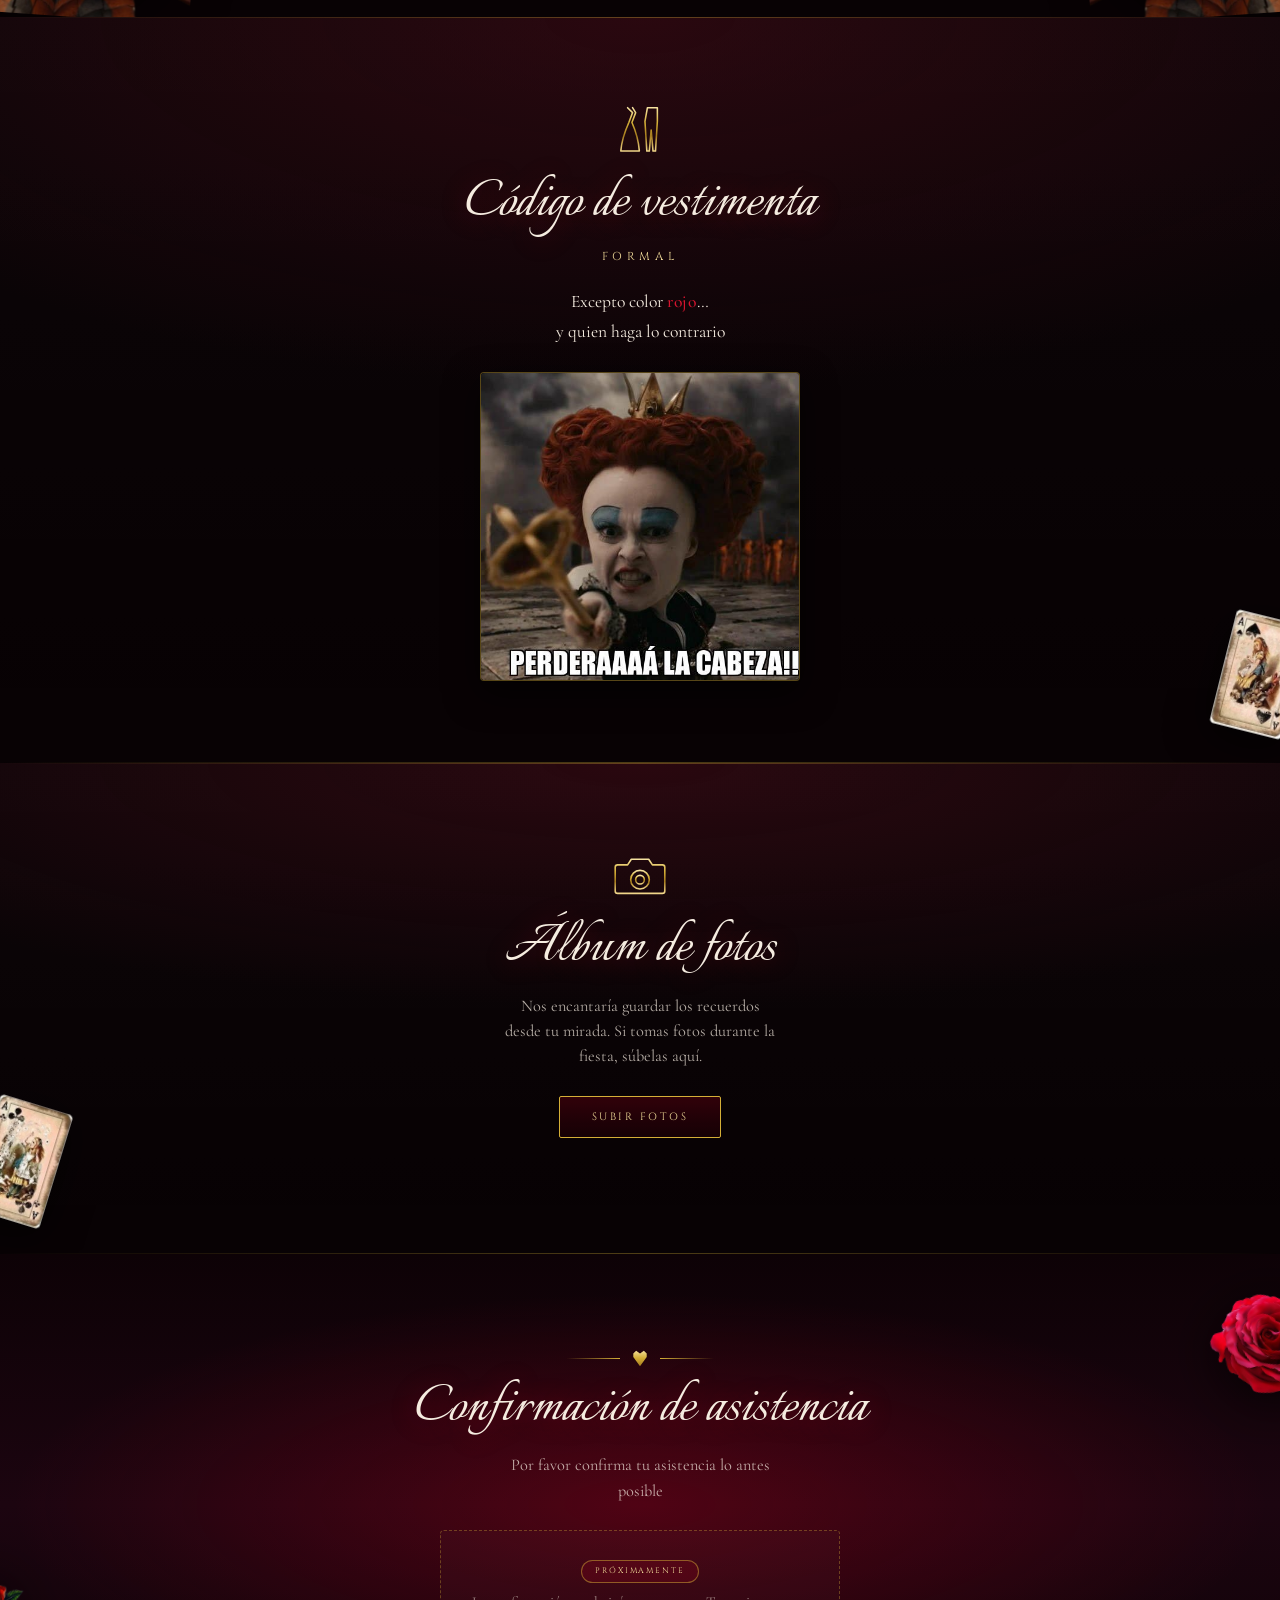
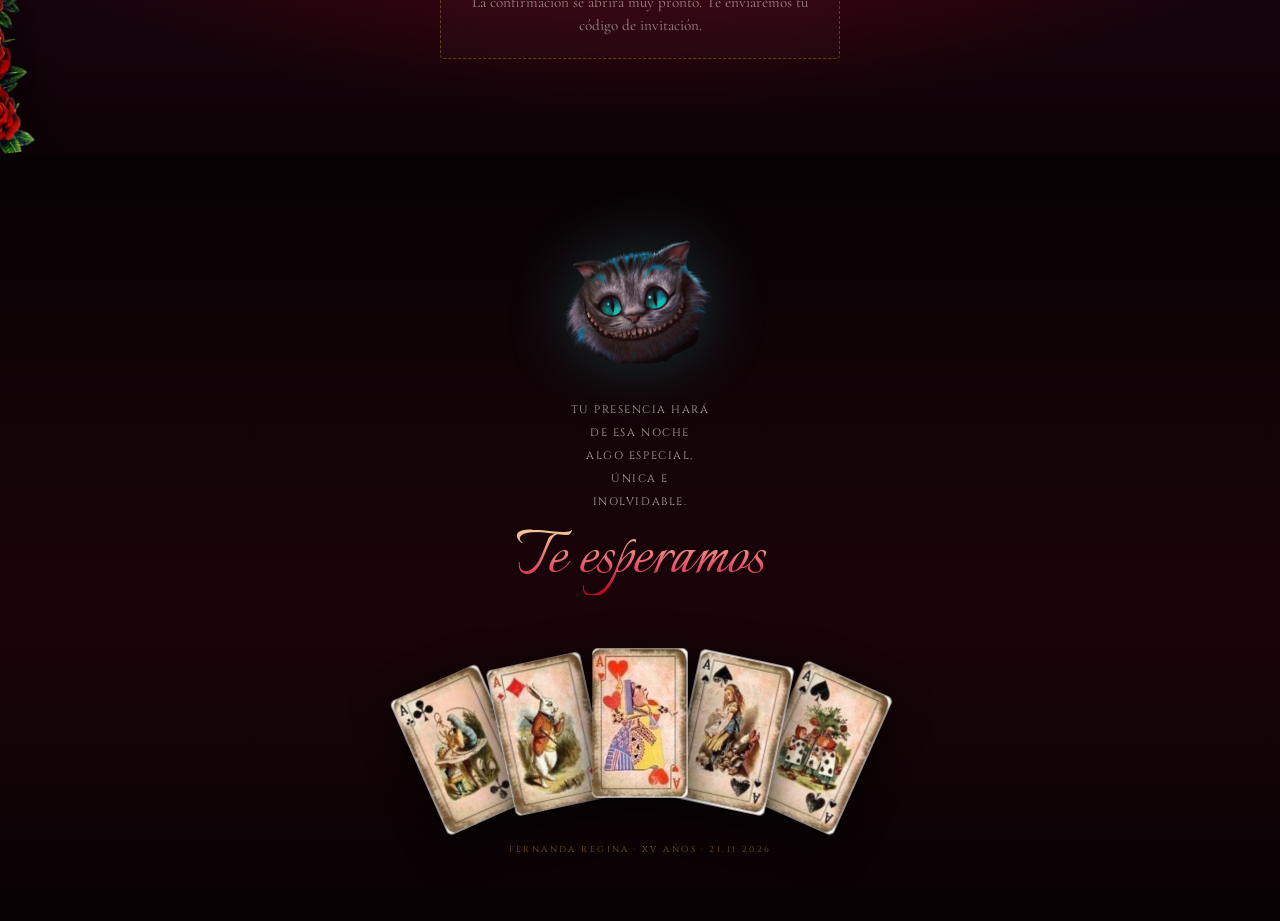
==== commit b83188aa: "Decir "excepto color rojo" en el codigo de vestimenta Es la redaccion que prefiere la familia. El PD" ====
--- a/index.html
+++ b/index.html
@@ -291,7 +291,7 @@
       <h2 class="h-script">Código de vestimenta</h2>
       <p class="vest__formal">Formal</p>
       <p class="vest__regla">
-        Menos color <b>rojo</b>…<br>
+        Excepto color <b>rojo</b>…<br>
         y quien haga lo contrario
       </p>
       <!-- Acepta reina.jpg o reina.png; si no existe ninguna, la ficha se
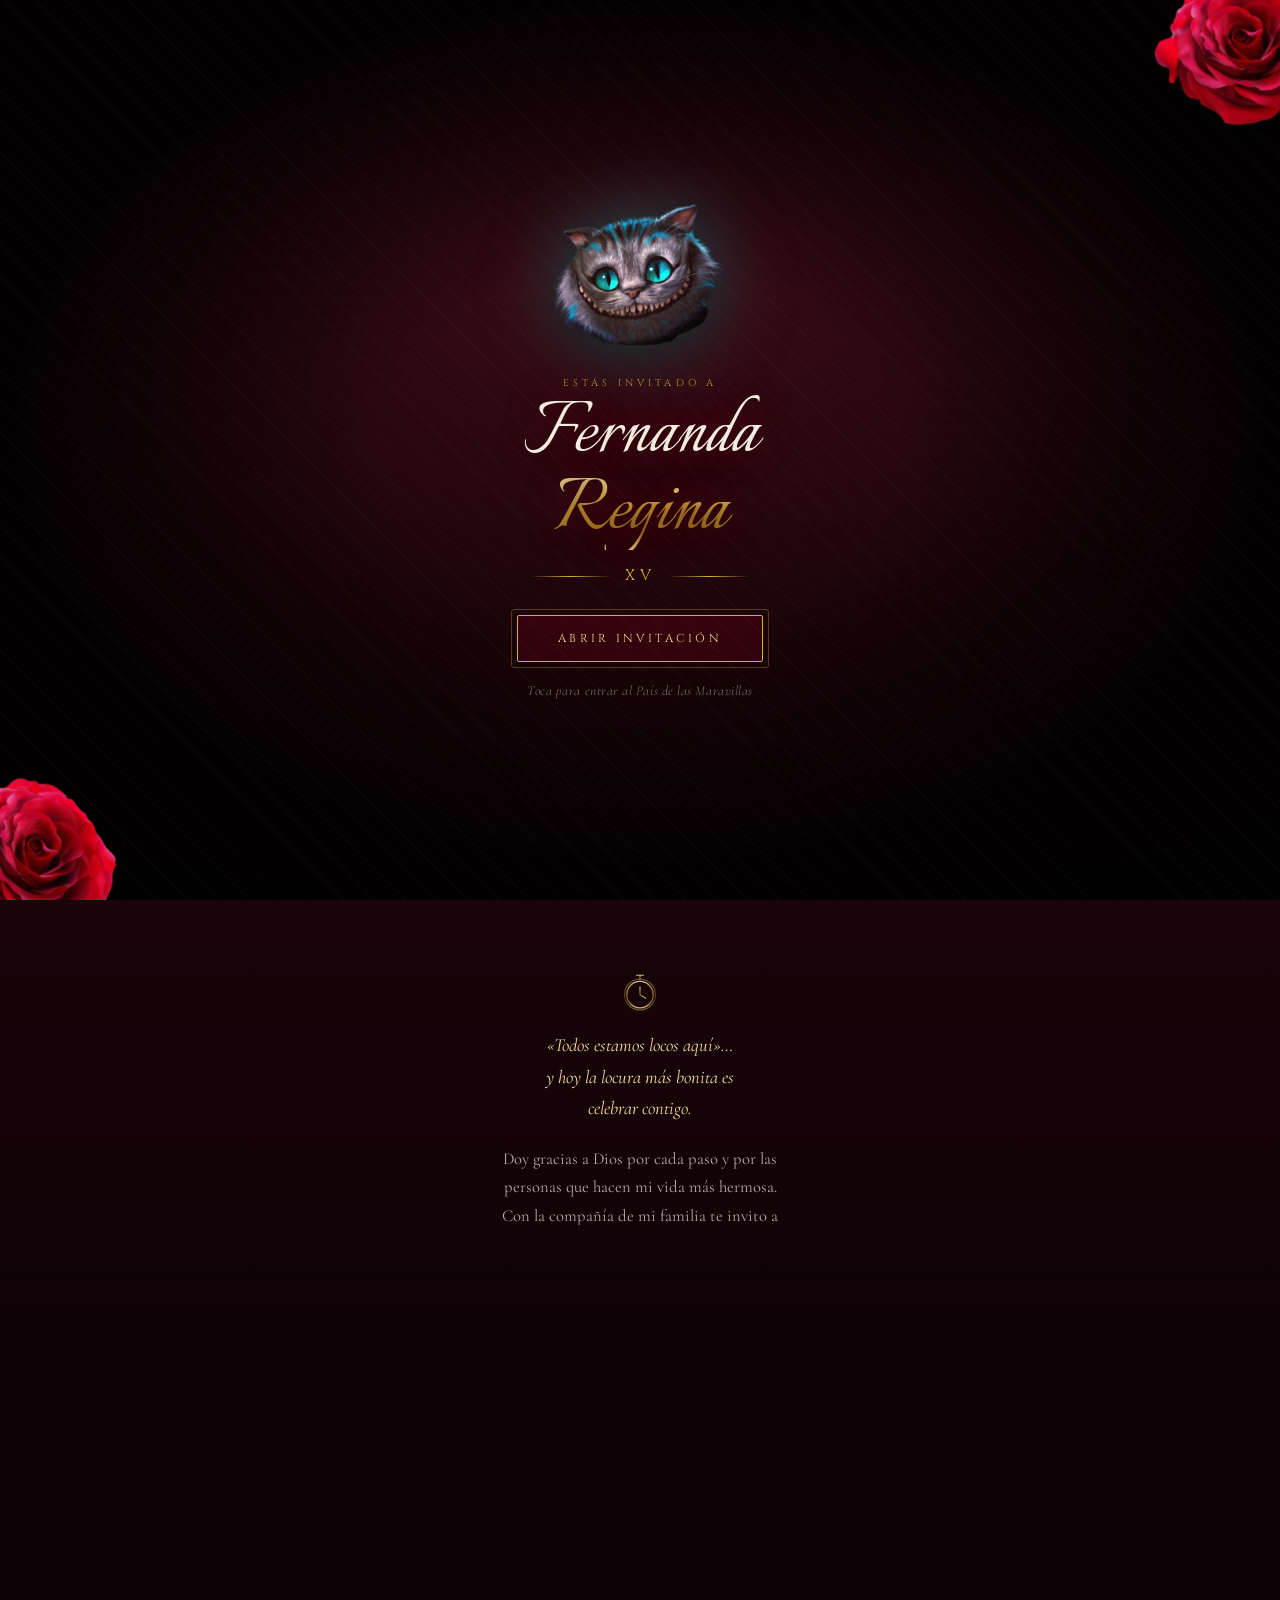
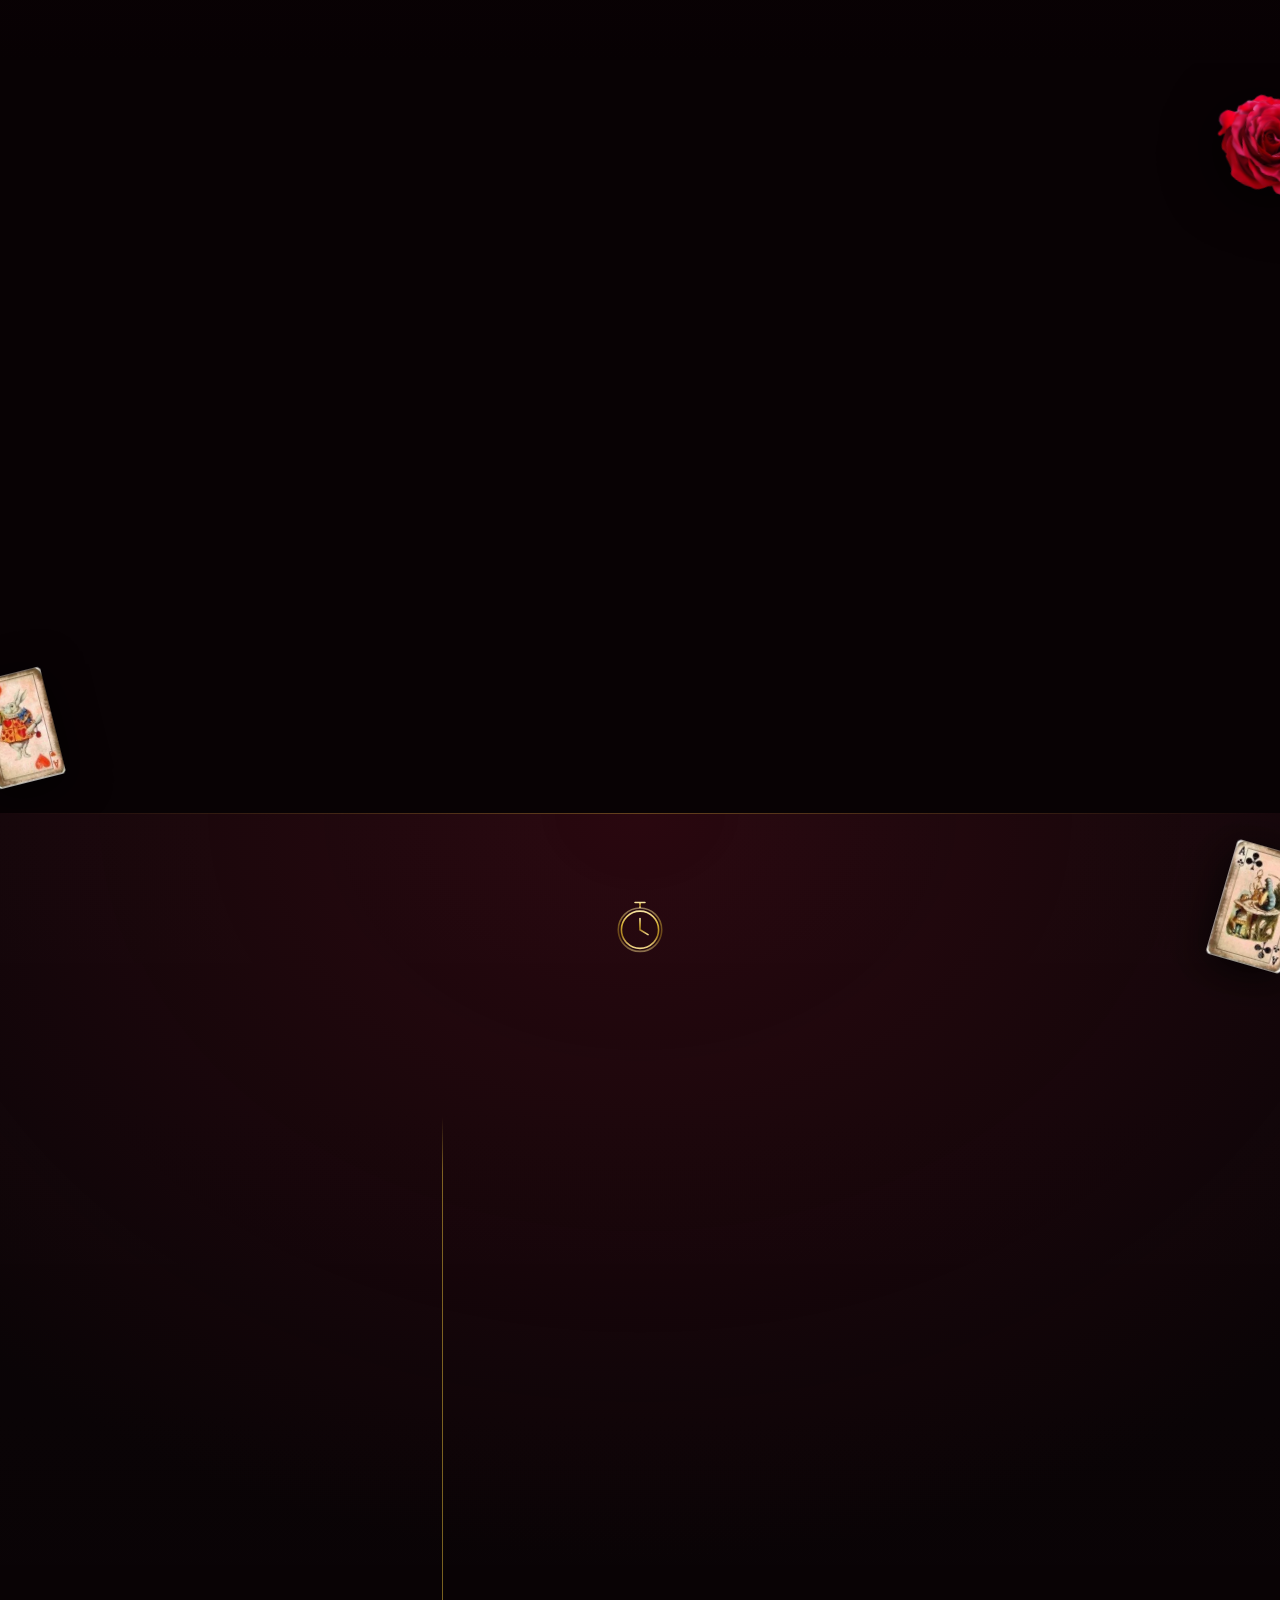
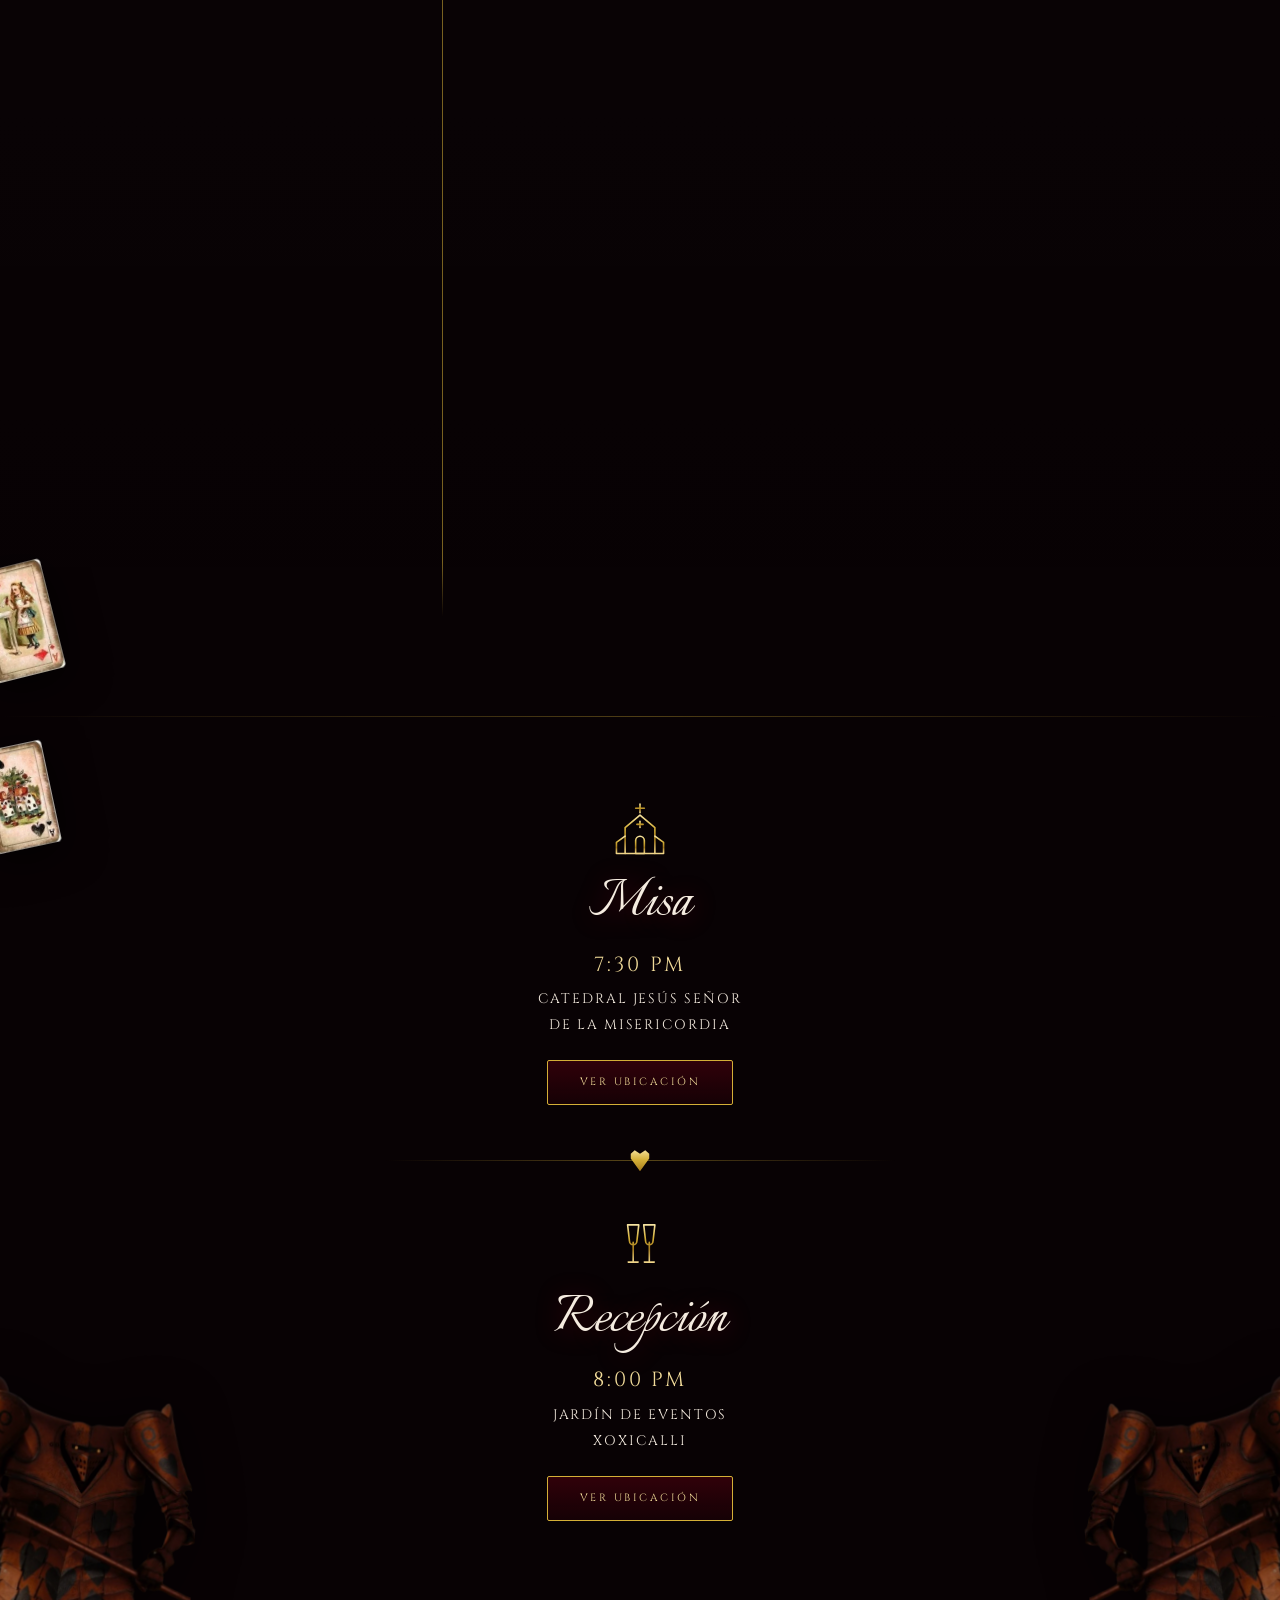
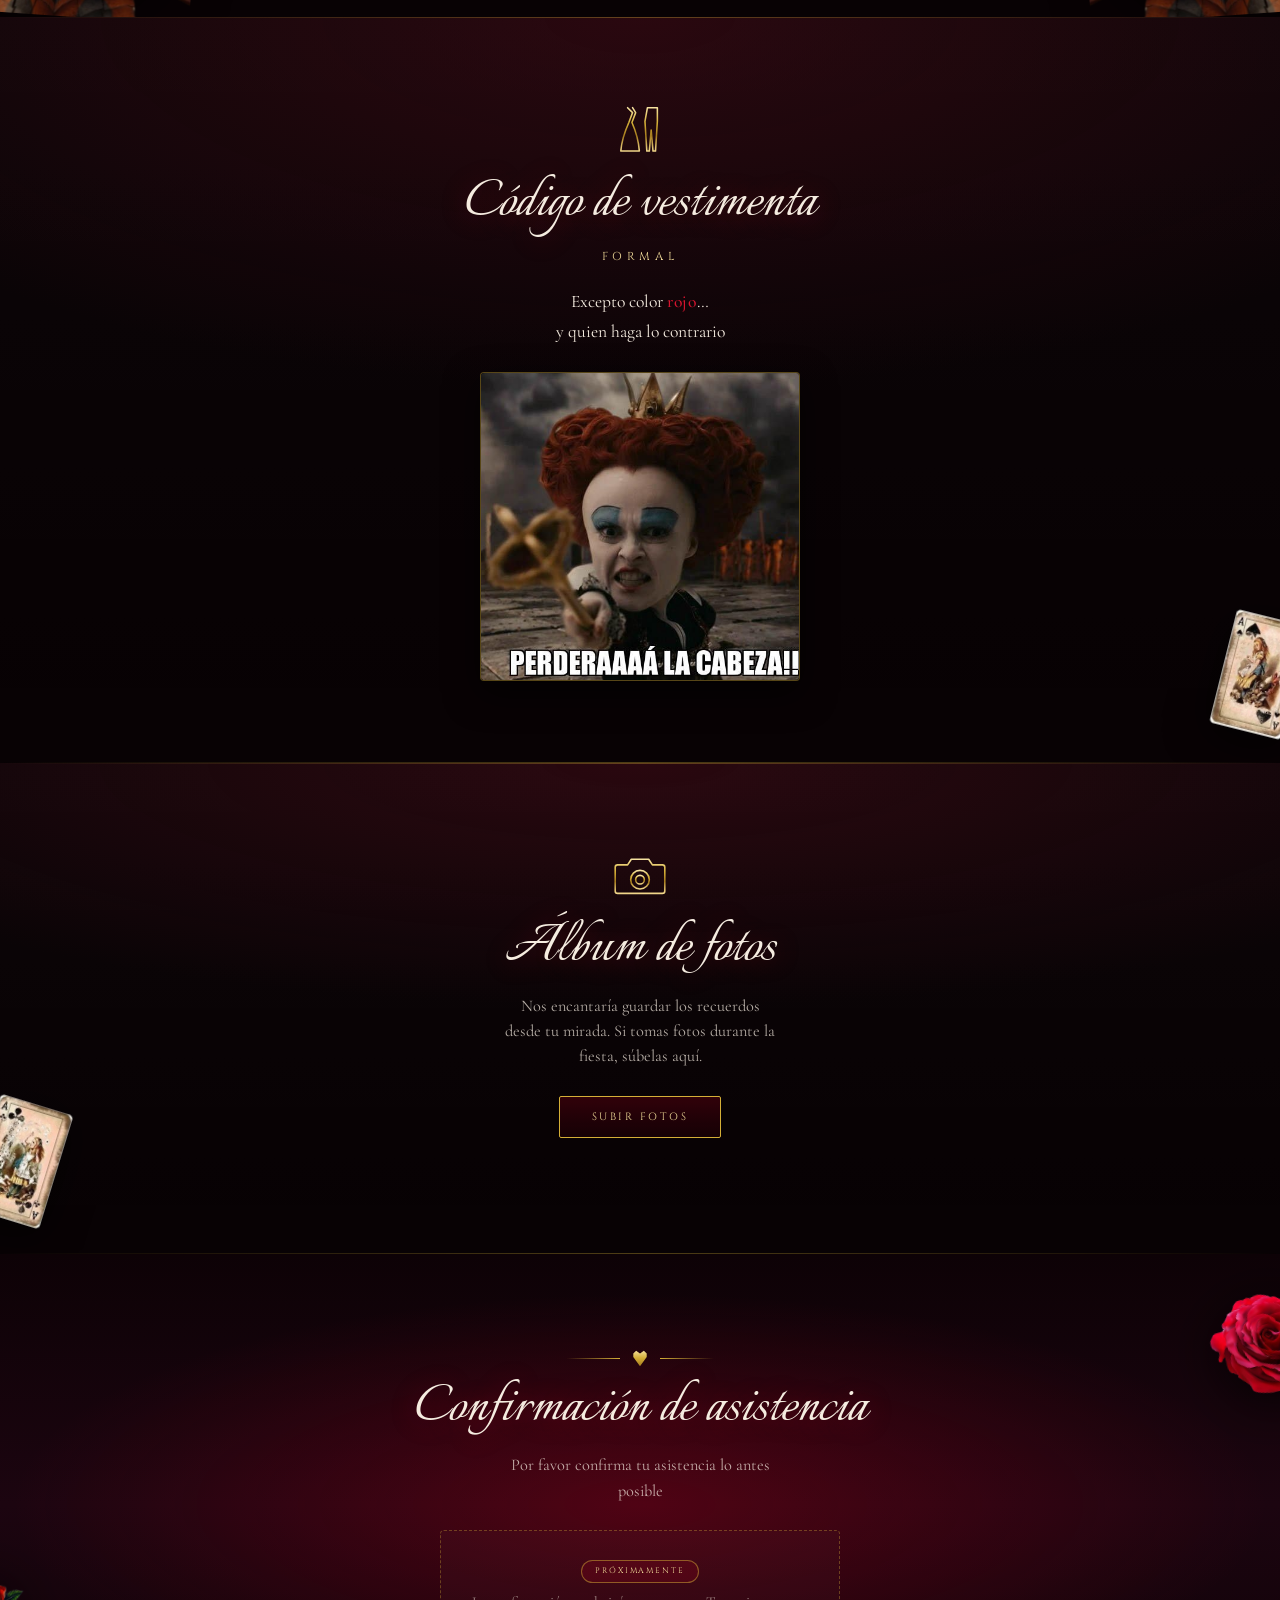
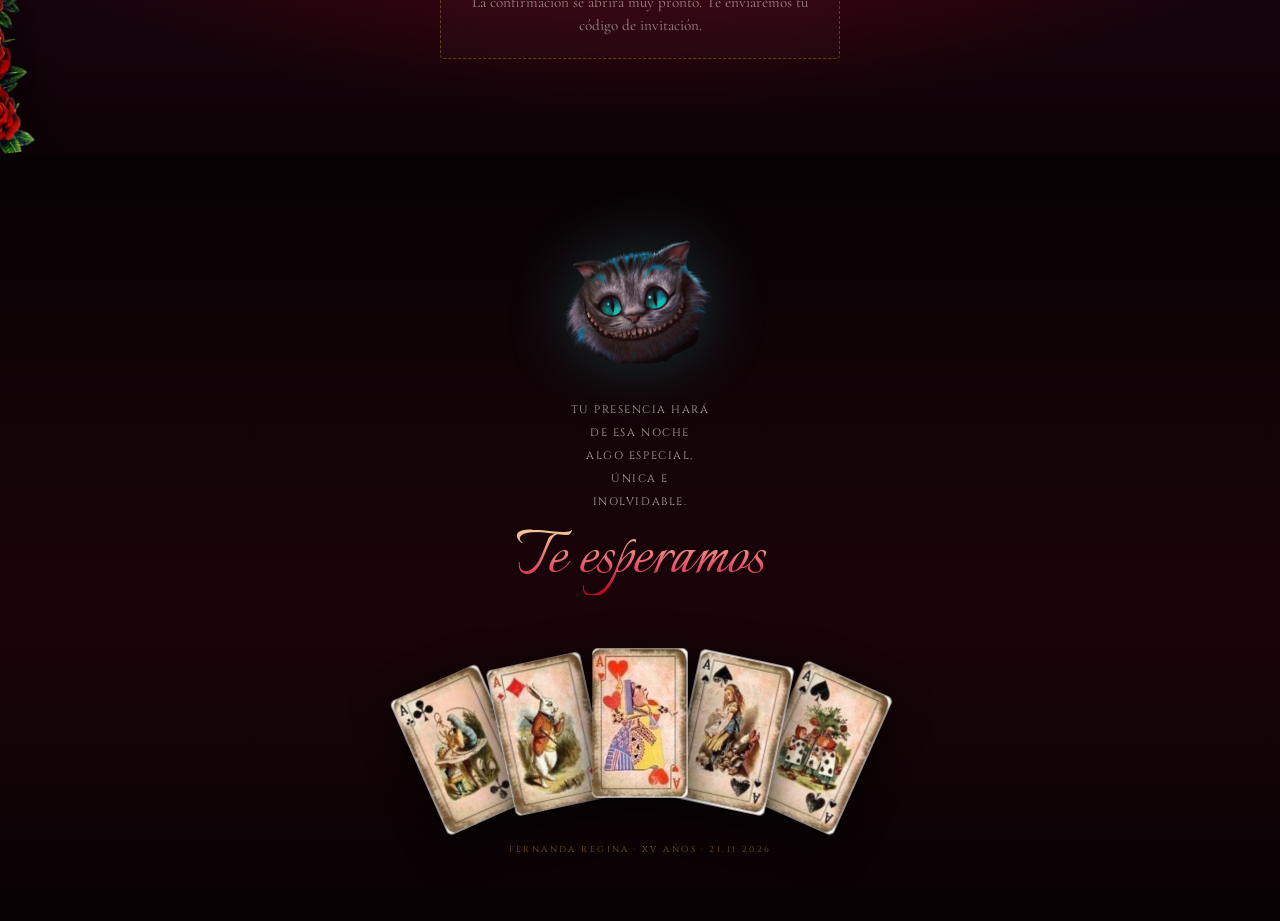
==== commit 2604e071: "Cerrar el album de fotos hasta el dia de la fiesta El album mostraba fotos de prueba y dejaba subir " ====
--- a/index.html
+++ b/index.html
@@ -322,8 +322,8 @@
       </div>
 
       <div class="soon soon--slim" id="albumSoon" hidden>
-        <span class="soon__tag">Próximamente</span>
-        <p>Se activará el álbum compartido.</p>
+        <span class="soon__tag">El gran día</span>
+        <p>Este apartado se abrirá en el gran día: el 21 de noviembre podrás subir y ver aquí las fotos de la fiesta.</p>
       </div>
     </div>
   </section>
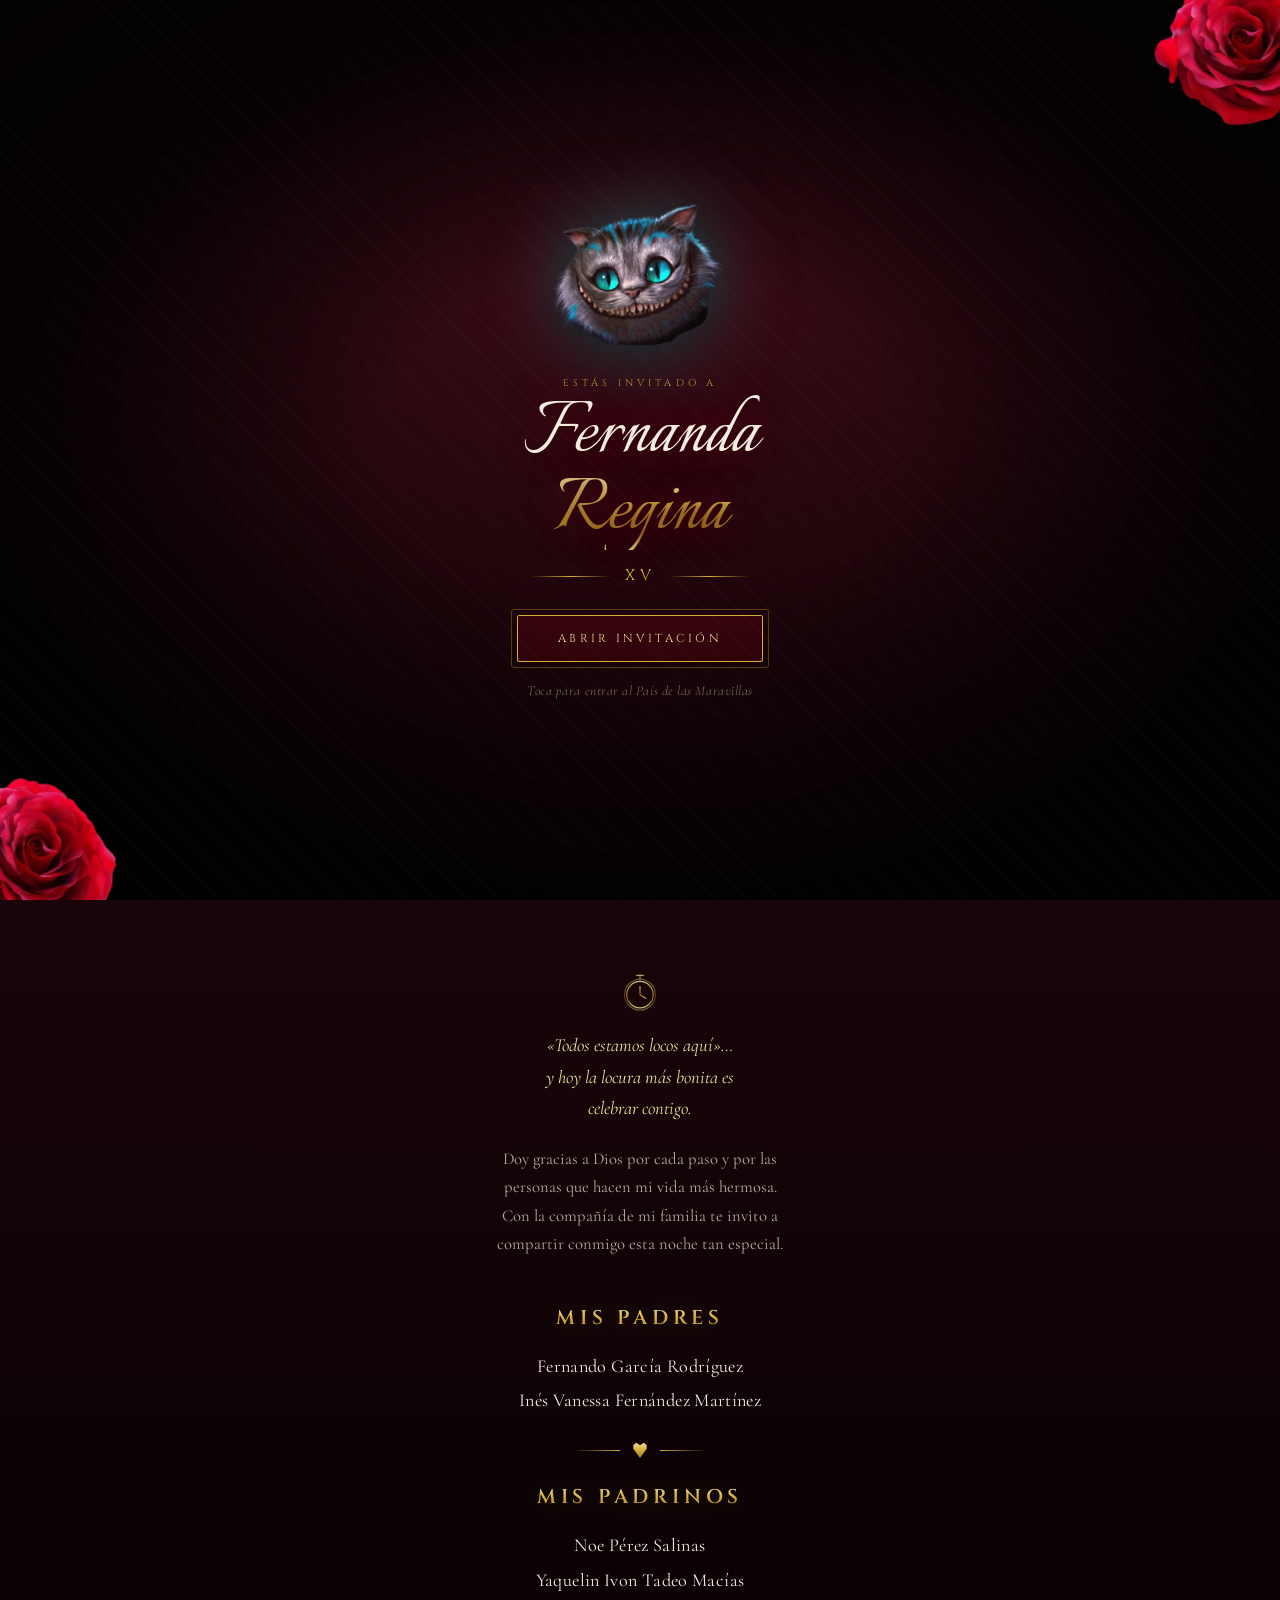
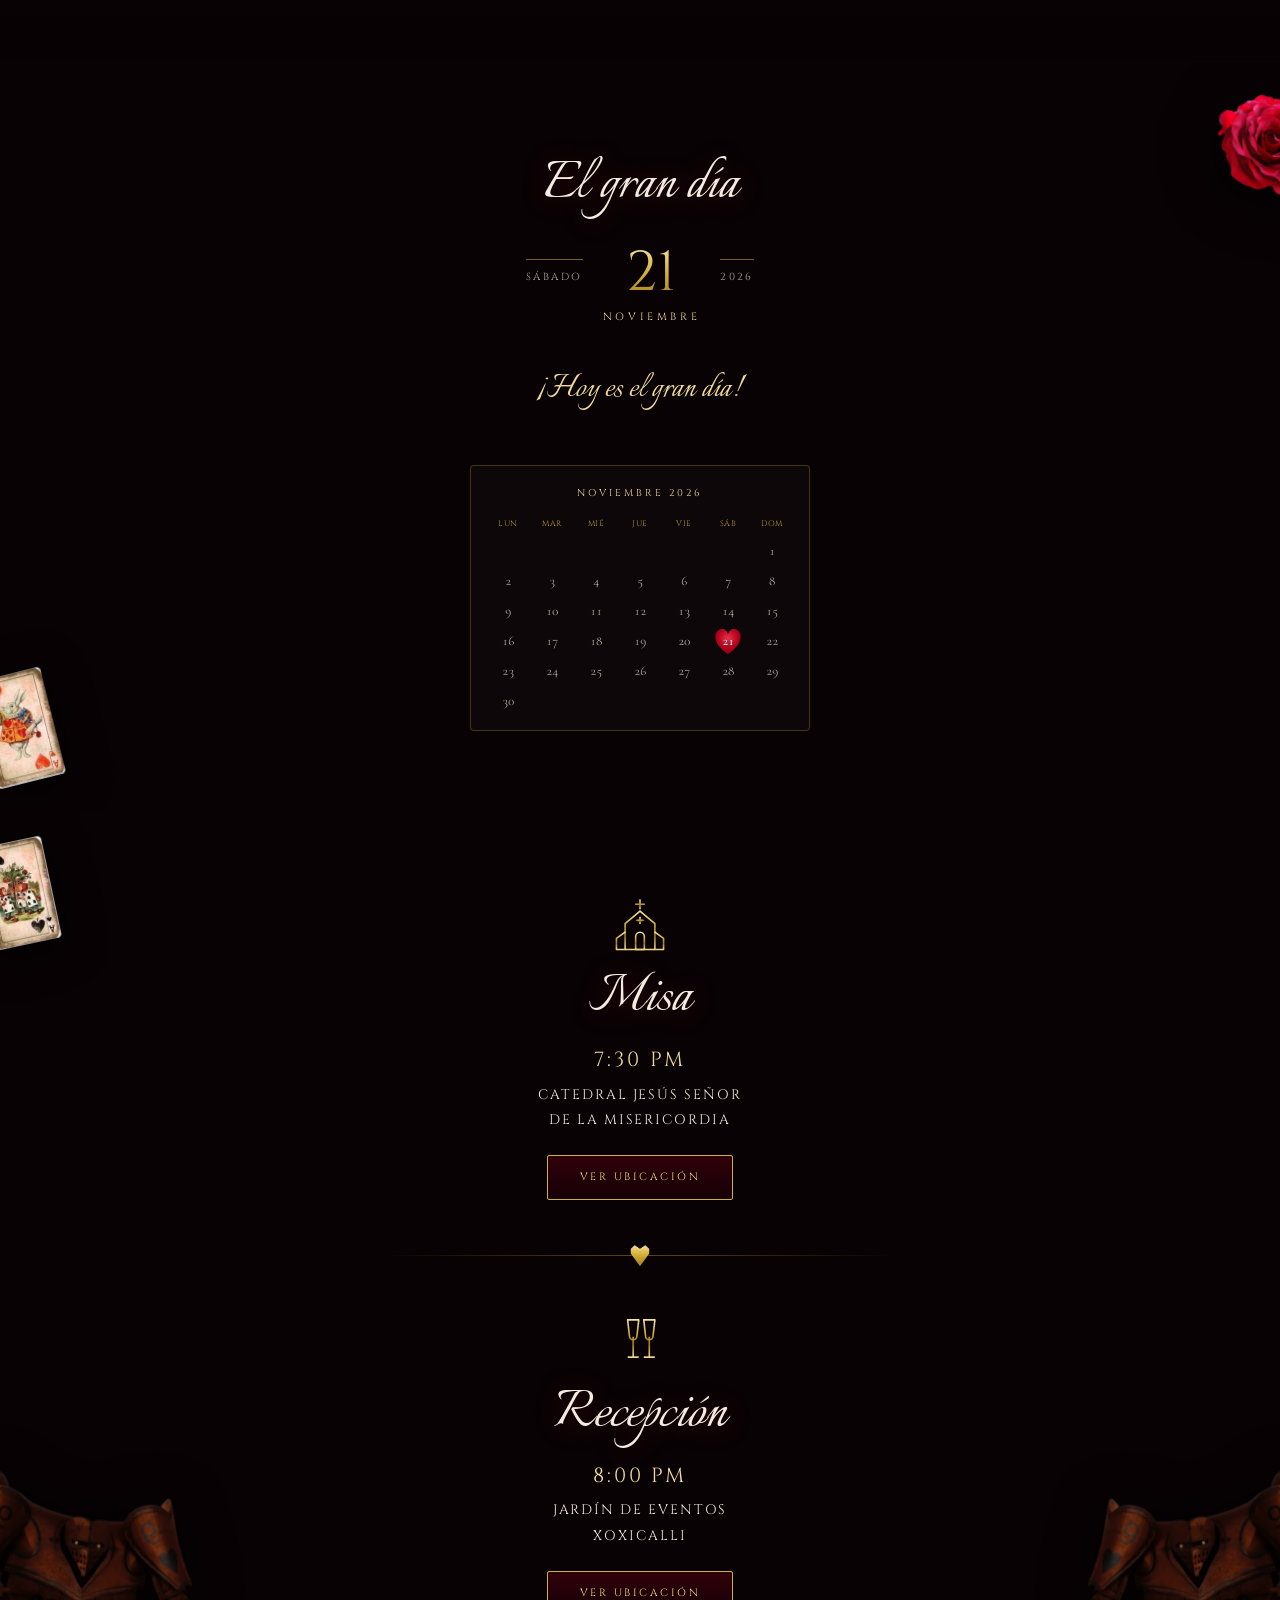
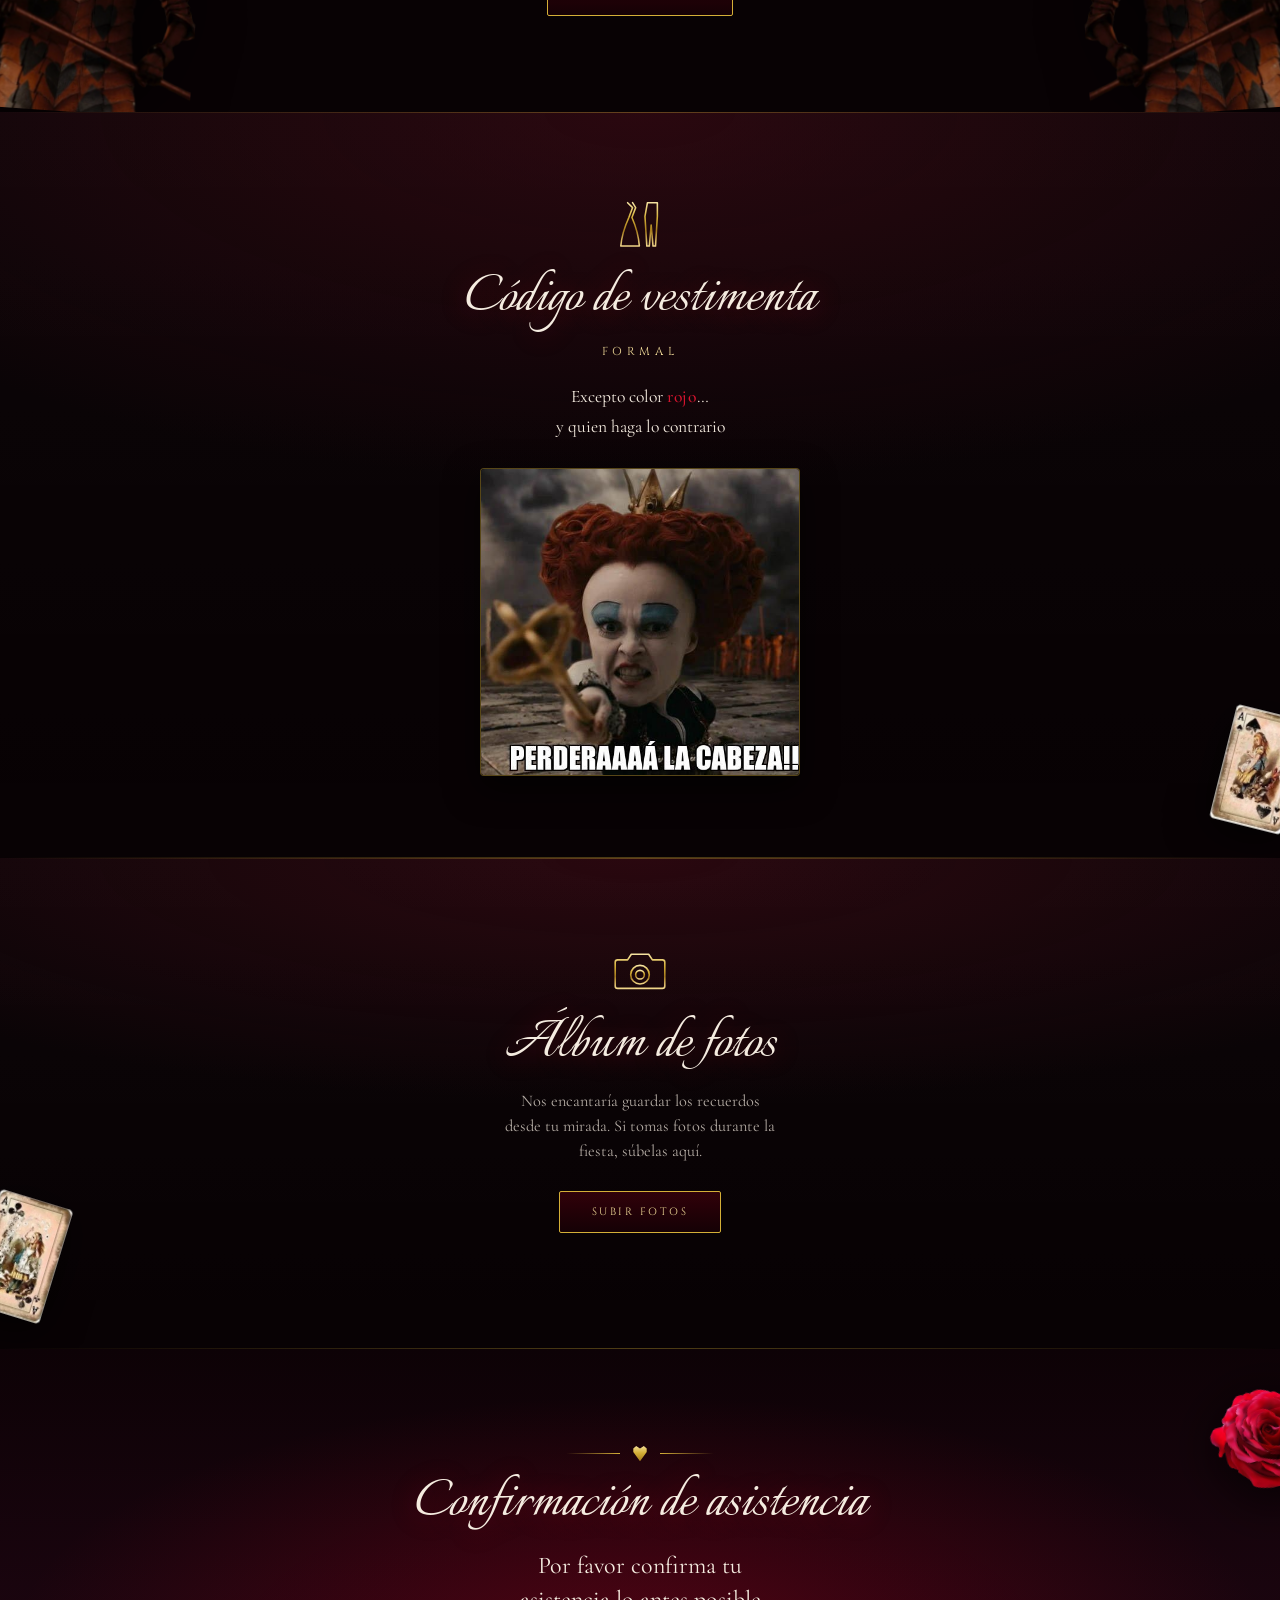
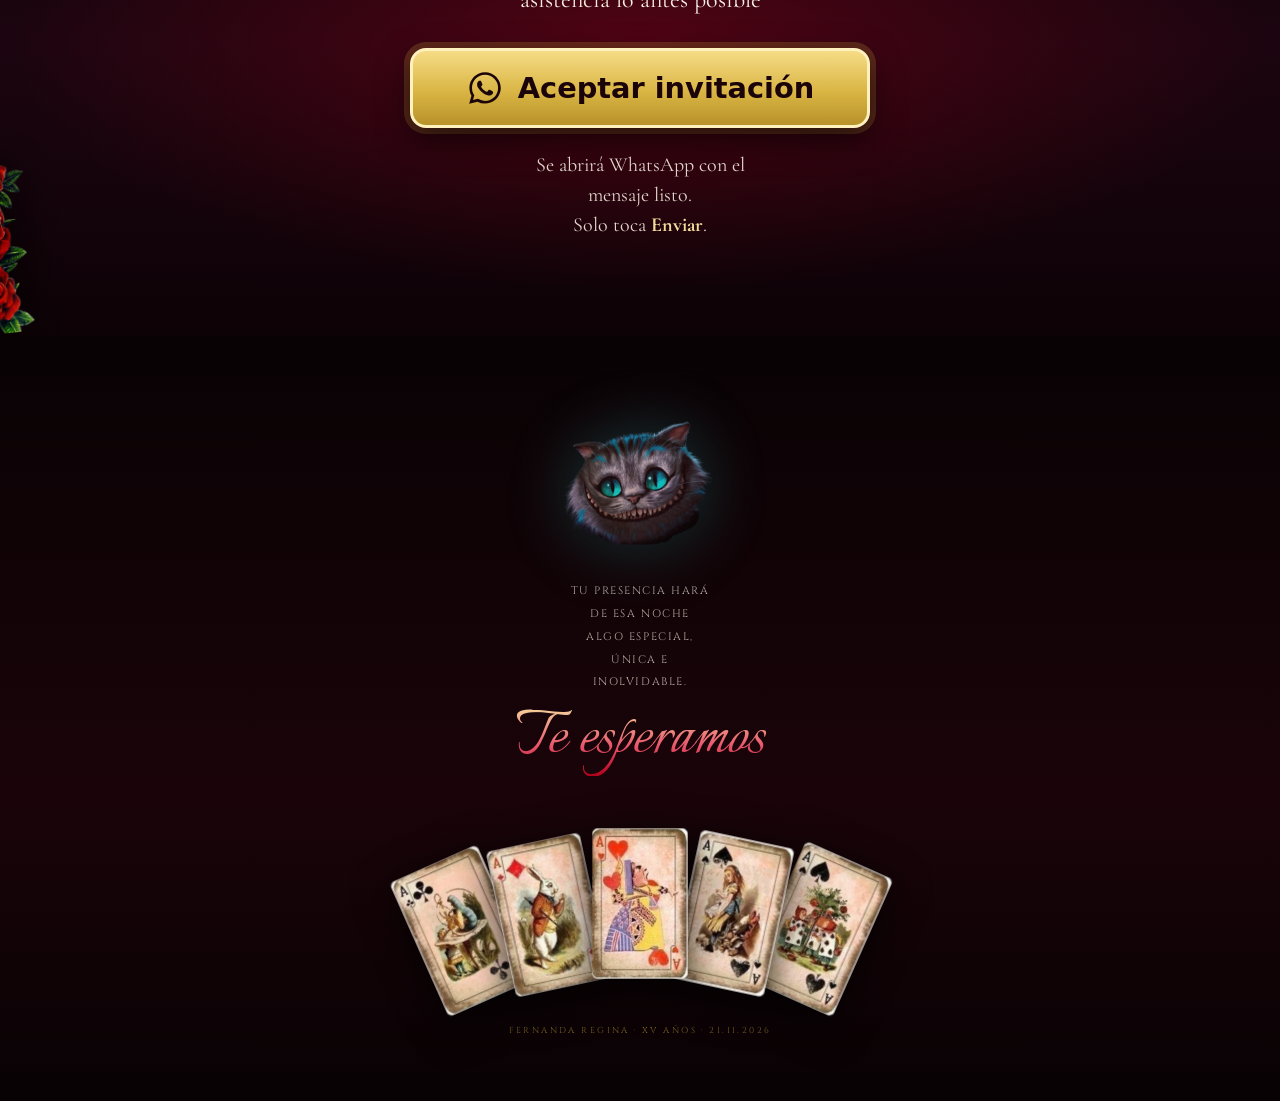
==== commit c3cd8d30: "Quitar itinerario y confirmacion con codigos; boton grande de WhatsApp La familia prefiere algo simp" ====
--- a/index.html
+++ b/index.html
@@ -197,67 +197,7 @@
     </div>
   </section>
 
-  <!-- ========== 4. ITINERARIO ========== -->
-  <section class="sec sec--tint" id="itinerario">
-    <img class="acard acard--itin" src="assets/img/cartas/oruga-treboles.webp" alt="" aria-hidden="true" loading="lazy">
-    <img class="acard acard--itin2" src="assets/img/cartas/alicia-diamantes.webp" alt="" aria-hidden="true" loading="lazy">
-    <div class="wrap reveal">
-      <svg class="ico"><use href="#symClock"/></svg>
-      <h2 class="h-script">Itinerario</h2>
-      <p class="sub">El orden de nuestra locura</p>
-
-      <ol class="itin">
-        <li class="itin__item itin__item--rojo" data-palo="♥">
-          <p class="itin__hora">8:00 PM</p>
-          <h3 class="itin__tit">Recepción</h3>
-          <p class="itin__det">Jardín de Eventos Xoxicalli</p>
-          <p class="itin__extra">Coctelería de bienvenida y saxofonista</p>
-        </li>
-        <li class="itin__item" data-palo="♠">
-          <p class="itin__hora">8:30 PM</p>
-          <h3 class="itin__tit">Inicio del evento</h3>
-          <p class="itin__det">Presentación de la festejada y vals con papá</p>
-        </li>
-        <li class="itin__item itin__item--rojo" data-palo="♦">
-          <p class="itin__hora">9:00 PM</p>
-          <h3 class="itin__tit">Cena</h3>
-          <p class="itin__extra">DJ con música de fondo, remembranza de fotos y coctelería ilimitada</p>
-        </li>
-        <li class="itin__item" data-palo="♣">
-          <p class="itin__hora">10:00 PM</p>
-          <h3 class="itin__tit">Orquesta Suicalli</h3>
-          <p class="itin__det">Primera participación de la orquesta</p>
-        </li>
-        <li class="itin__item itin__item--rojo" data-palo="♥">
-          <p class="itin__hora">10:45 PM</p>
-          <h3 class="itin__tit">Protocolo XV Años</h3>
-          <ul class="itin__lista">
-            <li>Palabras de agradecimiento</li>
-            <li>Brindis</li>
-            <li>Último juguete</li>
-            <li>Partida simbólica del pastel</li>
-            <li>Vals familiar</li>
-            <li>Vals principal</li>
-            <li>Bailes</li>
-          </ul>
-          <p class="itin__extra">Mesa de postres</p>
-        </li>
-        <li class="itin__item" data-palo="♠">
-          <p class="itin__hora">11:45 PM</p>
-          <h3 class="itin__tit">¡A bailar!</h3>
-          <p class="itin__det">Orquesta Suicalli y DJ</p>
-          <p class="itin__extra">Carrito de shots, esquites, batucada y tornafiesta</p>
-        </li>
-        <li class="itin__item itin__item--rojo" data-palo="♦">
-          <p class="itin__hora">2:30 AM</p>
-          <h3 class="itin__tit">Desaforo</h3>
-          <p class="itin__det">Hasta las 3:00 AM</p>
-        </li>
-      </ol>
-    </div>
-  </section>
-
-  <!-- ========== 5. UBICACIONES ========== -->
+  <!-- ========== 4. UBICACIONES ========== -->
   <section class="sec sec--guards" id="ubicaciones">
     <img class="guard guard--l" src="assets/img/soldado.png" alt="" aria-hidden="true" loading="lazy">
     <img class="guard guard--r" src="assets/img/soldado.png" alt="" aria-hidden="true" loading="lazy">
@@ -283,7 +223,7 @@
     </div>
   </section>
 
-  <!-- ========== 6. VESTIMENTA ========== -->
+  <!-- ========== 5. VESTIMENTA ========== -->
   <section class="sec sec--tint" id="vestimenta">
     <img class="acard acard--vest" src="assets/img/cartas/alicia-picas.webp" alt="" aria-hidden="true" loading="lazy">
     <div class="wrap reveal">
@@ -303,7 +243,7 @@
     </div>
   </section>
 
-  <!-- ========== 7. ÁLBUM (Supabase) ========== -->
+  <!-- ========== 6. ÁLBUM (Supabase) ========== -->
   <section class="sec sec--tint" id="album">
     <img class="acard acard--album" src="assets/img/cartas/alicia-treboles.webp" alt="" aria-hidden="true" loading="lazy">
     <div class="wrap reveal">
@@ -328,77 +268,26 @@
     </div>
   </section>
 
-  <!-- ========== 8. CONFIRMACIÓN ========== -->
+  <!-- ========== 7. CONFIRMACIÓN ========== -->
   <section class="sec sec--rsvp" id="rsvp">
     <img class="bouquet bouquet--rsvp" src="assets/img/rosas-ramo.png" alt="" aria-hidden="true" loading="lazy">
     <img class="rose rose--rsvp" src="assets/img/rosa.png" alt="" aria-hidden="true" loading="lazy">
     <div class="wrap reveal">
       <div class="ornament"><span></span><b class="ornament__heart"></b><span></span></div>
       <h2 class="h-script">Confirmación de asistencia</h2>
-      <p class="sub">Por favor confirma tu asistencia lo antes posible</p>
-
-      <!-- Oculto hasta comprobar que la lista está cargada (ver rsvp.js) -->
-      <form class="rsvp" id="rsvpForm" novalidate hidden>
-        <div class="rsvp__campo">
-          <label class="rsvp__lbl" for="rsvpNombre">Nombre de tu invitación</label>
-          <input type="text" id="rsvpNombre" name="nombre" required
-                 maxlength="60" autocomplete="off" autocapitalize="words" spellcheck="false">
-          <p class="rsvp__ayuda">Tal como viene en el mensaje que te enviamos</p>
-        </div>
-
-        <div class="rsvp__campo">
-          <label class="rsvp__lbl" for="rsvpCodigo">Código de invitación</label>
-          <input type="text" id="rsvpCodigo" name="codigo" required
-                 maxlength="6" autocomplete="off" inputmode="numeric" pattern="[0-9]*"
-                 class="rsvp__codigo">
-        </div>
-
-        <div class="rsvp__hallada" id="rsvpHallada" hidden>
-          <p class="rsvp__hFam" id="rsvpHNombre"></p>
-          <p class="rsvp__hBol"><b id="rsvpHNum">0</b> <span id="rsvpHTxt">boletos</span></p>
-          <p class="rsvp__hNota" id="rsvpHNota">Boletos apartados para ti</p>
-        </div>
-
-        <button class="btn btn--wa" type="submit" id="rsvpBtn" disabled>
-          <svg viewBox="0 0 24 24" class="btn__wa"><path fill="currentColor" d="M12.04 2C6.58 2 2.13 6.45 2.13 11.91c0 1.75.46 3.45 1.32 4.95L2 22l5.25-1.38a9.9 9.9 0 0 0 4.79 1.22h.01c5.46 0 9.91-4.45 9.91-9.91C21.96 6.45 17.5 2 12.04 2m0 18.15h-.01a8.2 8.2 0 0 1-4.19-1.15l-.3-.18-3.12.82.83-3.04-.2-.31a8.2 8.2 0 0 1-1.26-4.38c0-4.54 3.7-8.23 8.25-8.23a8.2 8.2 0 0 1 8.24 8.24c0 4.54-3.7 8.23-8.24 8.23m4.52-6.16c-.25-.12-1.47-.72-1.69-.81s-.39-.12-.56.12-.64.81-.79.98-.29.19-.54.06-1.05-.39-1.99-1.23c-.74-.66-1.24-1.47-1.38-1.72s-.02-.38.11-.5c.11-.11.25-.29.37-.43s.17-.25.25-.41.04-.31-.02-.43-.56-1.34-.76-1.84c-.2-.48-.41-.42-.56-.43h-.48c-.17 0-.43.06-.66.31s-.87.85-.87 2.07.89 2.4 1.02 2.57 1.76 2.67 4.25 3.75c.59.26 1.06.41 1.42.52.6.19 1.14.16 1.57.1.48-.07 1.47-.6 1.68-1.18s.21-1.08.15-1.18-.23-.18-.48-.3"/></svg>
-          <span id="rsvpBtnTxt">Confirmar asistencia</span>
-        </button>
-
-        <p class="rsvp__estado" id="rsvpEstado" role="status" aria-live="polite"></p>
-      </form>
-
-      <div class="soon" id="rsvpEspera" hidden>
-        <span class="soon__tag">Próximamente</span>
-        <p>La confirmación se abrirá muy pronto. Te enviaremos tu código de invitación.</p>
-      </div>
-
-      <div class="rsvp__hecho" id="rsvpHecho" hidden>
-        <b class="ornament__heart"></b>
-        <p class="rsvp__gracias">
-          Muchas gracias por acompañarnos, <span id="rsvpGraciasNombre"></span>
-        </p>
-        <p class="rsvp__graciasSub">
-          esperamos verte muy pronto en este evento tan especial para nosotros
-        </p>
-        <p class="rsvp__hechoTxt" id="rsvpHechoTxt"></p>
-
-        <button class="btn btn--pdf" type="button" id="rsvpPdf">
-          <svg viewBox="0 0 24 24" class="btn__wa" aria-hidden="true"><path fill="currentColor" d="M12 3a1 1 0 0 1 1 1v9.59l3.3-3.3a1 1 0 1 1 1.4 1.42l-5 5a1 1 0 0 1-1.4 0l-5-5a1 1 0 1 1 1.4-1.42l3.3 3.3V4a1 1 0 0 1 1-1zM5 19h14a1 1 0 1 1 0 2H5a1 1 0 1 1 0-2z"/></svg>
-          Descargar mis boletos
-        </button>
-        <p class="rsvp__pdfEstado" id="rsvpPdfEstado" role="status" aria-live="polite"></p>
-
-        <p class="rsvp__hechoPide">Para terminar, avísanos por WhatsApp:</p>
-        <a class="btn btn--wa" id="rsvpWa" href="#" target="_blank" rel="noopener">
-          <svg viewBox="0 0 24 24" class="btn__wa"><path fill="currentColor" d="M12.04 2C6.58 2 2.13 6.45 2.13 11.91c0 1.75.46 3.45 1.32 4.95L2 22l5.25-1.38a9.9 9.9 0 0 0 4.79 1.22h.01c5.46 0 9.91-4.45 9.91-9.91C21.96 6.45 17.5 2 12.04 2m0 18.15h-.01a8.2 8.2 0 0 1-4.19-1.15l-.3-.18-3.12.82.83-3.04-.2-.31a8.2 8.2 0 0 1-1.26-4.38c0-4.54 3.7-8.23 8.25-8.23a8.2 8.2 0 0 1 8.24 8.24c0 4.54-3.7 8.23-8.24 8.23m4.52-6.16c-.25-.12-1.47-.72-1.69-.81s-.39-.12-.56.12-.64.81-.79.98-.29.19-.54.06-1.05-.39-1.99-1.23c-.74-.66-1.24-1.47-1.38-1.72s-.02-.38.11-.5c.11-.11.25-.29.37-.43s.17-.25.25-.41.04-.31-.02-.43-.56-1.34-.76-1.84c-.2-.48-.41-.42-.56-.43h-.48c-.17 0-.43.06-.66.31s-.87.85-.87 2.07.89 2.4 1.02 2.57 1.76 2.67 4.25 3.75c.59.26 1.06.41 1.42.52.6.19 1.14.16 1.57.1.48-.07 1.47-.6 1.68-1.18s.21-1.08.15-1.18-.23-.18-.48-.3"/></svg>
-          Avisar por WhatsApp
-        </a>
-        <button class="rsvp__otra" type="button" id="rsvpOtra">Confirmar otra invitación</button>
-      </div>
-    </div>
-  </section>
-
-  <!-- ========== 9. CIERRE ========== -->
+      <p class="rsvp__intro">Por favor confirma tu asistencia lo antes posible</p>
+
+      <!-- Enlace directo a WhatsApp: funciona en cualquier teléfono, sin formularios.
+           Grande y de alto contraste porque también lo usan personas mayores. -->
+      <a class="btn-aceptar" href="https://wa.me/525611419206?text=Aceptamos%2C%20gracias%20por%20invitarnos" target="_blank" rel="noopener">
+        <svg viewBox="0 0 24 24" aria-hidden="true"><path fill="currentColor" d="M12.04 2C6.58 2 2.13 6.45 2.13 11.91c0 1.75.46 3.45 1.32 4.95L2 22l5.25-1.38a9.9 9.9 0 0 0 4.79 1.22h.01c5.46 0 9.91-4.45 9.91-9.91C21.96 6.45 17.5 2 12.04 2m0 18.15h-.01a8.2 8.2 0 0 1-4.19-1.15l-.3-.18-3.12.82.83-3.04-.2-.31a8.2 8.2 0 0 1-1.26-4.38c0-4.54 3.7-8.23 8.25-8.23a8.2 8.2 0 0 1 8.24 8.24c0 4.54-3.7 8.23-8.24 8.23m4.52-6.16c-.25-.12-1.47-.72-1.69-.81s-.39-.12-.56.12-.64.81-.79.98-.29.19-.54.06-1.05-.39-1.99-1.23c-.74-.66-1.24-1.47-1.38-1.72s-.02-.38.11-.5c.11-.11.25-.29.37-.43s.17-.25.25-.41.04-.31-.02-.43-.56-1.34-.76-1.84c-.2-.48-.41-.42-.56-.43h-.48c-.17 0-.43.06-.66.31s-.87.85-.87 2.07.89 2.4 1.02 2.57 1.76 2.67 4.25 3.75c.59.26 1.06.41 1.42.52.6.19 1.14.16 1.57.1.48-.07 1.47-.6 1.68-1.18s.21-1.08.15-1.18-.23-.18-.48-.3"/></svg>
+        <span>Aceptar invitación</span>
+      </a>
+      <p class="rsvp__nota">Se abrirá WhatsApp con el mensaje listo.<br>Solo toca <b>Enviar</b>.</p>
+    </div>
+  </section>
+
+  <!-- ========== 8. CIERRE ========== -->
   <footer class="closing">
     <img class="cat cat--closing" src="assets/img/gato.png" alt="" aria-hidden="true" loading="lazy">
     <p class="closing__txt">Tu presencia hará de esa noche<br>algo especial, única e inolvidable.</p>
@@ -418,7 +307,5 @@
 <script src="js/supabase-config.js"></script>
 <script src="js/main.js"></script>
 <script src="js/album.js"></script>
-<script src="js/boletos-pdf.js"></script>
-<script src="js/rsvp.js"></script>
 </body>
 </html>
--- a/css/styles.css
+++ b/css/styles.css
@@ -192,6 +192,7 @@
   -webkit-tap-highlight-color:transparent;
 }
 .music.is-on{ opacity:1; pointer-events:auto; }
+.music.is-oculto{ opacity:0; pointer-events:none; }
 .music:hover{ transform:scale(1.08); border-color:var(--gold); }
 .music__bars{ display:flex; align-items:flex-end; gap:3px; height:17px; }
 .music__bars i{ width:3px; background:var(--gold-lt); border-radius:2px; animation:bar .95s ease-in-out infinite; }
@@ -509,9 +510,6 @@
   background:linear-gradient(180deg, rgba(179,0,27,.24), rgba(179,0,27,.08));
   color:var(--gold-lt); transform:none; box-shadow:none;
 }
-.btn--wa{ padding:15px 36px; font-size:.7rem; }
-.btn__wa{ width:17px; height:17px; }
-
 /* ====================== "PRÓXIMAMENTE" ====================== */
 .soon{
   margin:22px auto 0; padding:22px 20px; width:min(400px,86vw);
@@ -526,51 +524,6 @@
   letter-spacing:.24em; text-transform:uppercase; color:var(--gold-lt);
 }
 .soon p{ margin:0; font-size:.95rem; color:rgba(245,236,224,.55); line-height:1.5; }
-
-/* ====================== ITINERARIO ====================== */
-.itin{
-  list-style:none; margin:30px auto 0; padding:0;
-  width:min(430px,88vw); text-align:left; position:relative;
-}
-.itin::before{
-  content:''; position:absolute; left:17px; top:18px; bottom:18px; width:1px;
-  background:linear-gradient(180deg, transparent, rgba(212,175,55,.55) 5%, rgba(212,175,55,.55) 95%, transparent);
-}
-.itin__item{ position:relative; padding:0 0 30px 56px; }
-.itin__item:last-child{ padding-bottom:0; }
-/* Cada momento lleva un palo de la baraja como marcador */
-.itin__item::before{
-  content:attr(data-palo);
-  position:absolute; left:0; top:0; width:35px; height:35px; border-radius:50%;
-  display:grid; place-items:center;
-  background:#12060a; border:1px solid rgba(212,175,55,.6);
-  color:var(--gold-lt); font-size:17px; line-height:1;
-  box-shadow:0 0 0 5px rgba(8,2,4,.85);
-}
-.itin__item--rojo::before{ color:#e8324a; }
-.itin__hora{
-  margin:0; line-height:35px; font-family:var(--f-title); font-weight:600;
-  font-size:.8rem; letter-spacing:.18em; color:var(--gold-lt);
-}
-.itin__tit{
-  margin:0 0 4px; font-family:var(--f-script); font-weight:400;
-  font-size:2.3rem; line-height:1; color:var(--cream);
-}
-.itin__det{ margin:0; font-size:1.02rem; line-height:1.55; color:var(--cream-dim); }
-.itin__lista{ margin:6px 0 0; padding:0; list-style:none; }
-.itin__lista li{
-  position:relative; padding-left:16px;
-  font-size:1rem; line-height:1.6; color:var(--cream-dim);
-}
-.itin__lista li::before{
-  content:''; position:absolute; left:2px; top:.72em;
-  width:5px; height:5px; border-radius:50%; background:var(--gold);
-}
-.itin__extra{
-  margin:8px 0 0; font-size:.94rem; font-style:italic; line-height:1.5;
-  color:rgba(242,220,154,.78);
-}
-.acard--itin2{ width:72px; bottom:40px; left:-18px; --r:-14deg; transform:rotate(-14deg); animation:sway 10.5s ease-in-out infinite; }
 
 /* ====================== ÁLBUM ====================== */
 .album__status{
@@ -676,129 +629,44 @@
     radial-gradient(70% 60% at 50% 50%, rgba(179,0,27,.34), transparent 70%),
     linear-gradient(180deg, #0d0206, #1c0510 50%, #0d0206);
 }
-.rsvp__note{ margin:16px auto 0; max-width:30ch; font-size:.86rem; font-style:italic; color:rgba(245,236,224,.42); }
-
-/* Formulario de confirmación */
-.rsvp{ margin:6px auto 0; width:min(360px,88vw); text-align:left; }
-.rsvp__campo{ display:block; margin-bottom:16px; }
-.rsvp__lbl{
-  display:block; margin-bottom:7px;
-  font-family:var(--f-title); font-size:.55rem;
-  letter-spacing:.26em; text-transform:uppercase; color:var(--gold);
-}
-.rsvp input{
-  width:100%; padding:12px 14px;
-  font-family:var(--f-body); font-size:1.02rem; color:var(--cream);
-  background:rgba(10,3,6,.7);
-  border:1px solid rgba(212,175,55,.38); border-radius:3px;
-  transition:border-color .3s, box-shadow .3s;
-  -webkit-appearance:none; appearance:none;
-}
-.rsvp input:focus{
-  outline:none; border-color:var(--gold);
-  box-shadow:0 0 0 3px rgba(212,175,55,.14);
-}
-
-/* Botón del PDF y enlace para confirmar otra invitación */
-.btn--pdf{
-  width:100%; margin-bottom:8px; font-weight:600;
-  background:linear-gradient(180deg,#e9c766,#c9a227 55%,#9c7718);
-  color:#1a0409; border-color:#f2dc9a; border-style:solid;
-}
-.btn--pdf:hover,.btn--pdf:focus-visible,.btn--pdf:disabled:hover{
-  background:linear-gradient(180deg,#f6dc8a,#d4af37 55%,#a67c1e); color:#12060a;
-}
-.btn--pdf:disabled{ opacity:.6; cursor:wait; border-style:solid; }
-.rsvp__pdfEstado{
-  margin:0 0 20px; min-height:1.3em;
-  font-size:.92rem; font-style:italic; color:var(--gold-lt);
-}
-.rsvp__pdfEstado.is-error{ color:#ff8a9c; }
-.rsvp__hecho .btn--wa{ width:100%; }
-.rsvp__otra{
-  display:block; margin:18px auto 0; padding:6px 10px;
-  background:none; border:0; cursor:pointer;
-  font-family:var(--f-body); font-size:.94rem; font-style:italic;
-  color:rgba(245,236,224,.55); text-decoration:underline; text-underline-offset:3px;
-}
-.rsvp__otra:hover{ color:var(--gold-lt); }
-
-/* Campo del código */
-.rsvp__codigo{
-  letter-spacing:.3em; text-align:center;
-  font-family:var(--f-title) !important; font-size:1.16rem !important;
-}
-.rsvp__ayuda{
-  margin:7px 0 0; font-size:.86rem; font-style:italic;
-  color:rgba(245,236,224,.42);
-}
-
-/* Tarjeta con los boletos de la familia */
-.rsvp__hallada{
-  margin:0 0 20px; padding:20px 16px; text-align:center;
-  border:1px solid rgba(212,175,55,.45); border-radius:4px;
-  background:linear-gradient(180deg, rgba(179,0,27,.24), rgba(255,255,255,.02));
-  animation:aparece .45s ease both;
-}
-@keyframes aparece{ from{ opacity:0; transform:translateY(-8px); } to{ opacity:1; transform:none; } }
-.rsvp__hFam{
-  margin:0 0 10px; font-family:var(--f-title); font-size:.76rem;
-  letter-spacing:.14em; text-transform:uppercase; color:var(--cream);
-}
-.rsvp__hBol{ margin:0; line-height:1; }
-.rsvp__hBol b{
-  font-family:var(--f-title); font-weight:500; font-size:2.6rem;
-  background:linear-gradient(180deg,#f8ecc0,#d4af37 50%,#a67c1e);
-  -webkit-background-clip:text; background-clip:text; color:transparent;
-}
-.rsvp__hBol span{
-  font-family:var(--f-title); font-size:.62rem;
-  letter-spacing:.24em; text-transform:uppercase; color:var(--gold);
-}
-.rsvp__hNota{
-  margin:10px 0 0; font-size:.86rem; font-style:italic;
-  color:rgba(245,236,224,.5);
-}
-
-.rsvp #rsvpBtn{ width:100%; }
-.rsvp__estado{
-  margin:12px 0 0; min-height:1.3em; text-align:center;
-  font-size:.92rem; font-style:italic; color:var(--gold-lt);
-}
-.rsvp__estado.is-error{ color:#ff8a9c; }
-
-/* Estado "ya confirmaste" */
-.rsvp__hecho{
-  margin:10px auto 0; padding:26px 22px; width:min(360px,88vw);
-  border:1px solid rgba(212,175,55,.4); border-radius:4px;
-  background:rgba(179,0,27,.12);
-}
-.rsvp__hecho{ text-align:center; }
-.rsvp__hecho .ornament__heart{ margin:0 auto 16px; width:22px; height:22px; }
-
-/* El agradecimiento, en grande */
-.rsvp__gracias{
-  margin:0 0 10px; font-family:var(--f-script); font-weight:400;
-  font-size:clamp(2.1rem,8.4vw,2.9rem); line-height:1.12;
-  color:var(--cream);
-  text-shadow:0 2px 26px rgba(213,20,46,.4);
-}
-.rsvp__gracias span{
-  background:linear-gradient(180deg,#f8ecc0,#d4af37 50%,#a67c1e);
-  -webkit-background-clip:text; background-clip:text; color:transparent;
-}
-.rsvp__graciasSub{
-  margin:0 auto 18px; max-width:28ch;
-  font-size:1.04rem; line-height:1.65;
-  color:rgba(245,236,224,.8);
-}
-.rsvp__hechoTxt{
-  margin:0 0 20px; font-family:var(--f-title);
-  font-size:.66rem; letter-spacing:.2em; text-transform:uppercase; color:var(--gold-lt);
-}
-.rsvp__hechoPide{
-  margin:0 0 14px; font-size:.96rem; font-style:italic;
-  color:rgba(245,236,224,.62);
+/* Botón para aceptar la invitación: grande, de alto contraste y con letra sin
+   adornos, porque también lo usan personas mayores que no ven bien. */
+.rsvp__intro{
+  margin:0 auto 30px; max-width:24ch;
+  font-size:clamp(1.25rem,5vw,1.5rem); line-height:1.45; color:var(--cream);
+}
+.btn-aceptar{
+  display:flex; align-items:center; justify-content:center; gap:14px;
+  width:min(460px,100%); min-height:80px; margin:0 auto;
+  padding:18px 26px; border-radius:16px;
+  background:linear-gradient(180deg,#f6dc86,#d9b544 55%,#b8922a);
+  border:3px solid #fff1bd;
+  color:#1a0409; text-decoration:none; text-align:center;
+  font-family:system-ui,-apple-system,"Segoe UI",Roboto,Arial,sans-serif;
+  font-weight:800; font-size:clamp(1.4rem,6vw,1.8rem); line-height:1.15;
+  box-shadow:0 12px 32px rgba(0,0,0,.6), 0 0 0 6px rgba(212,175,55,.22);
+  animation:llamado 2.4s ease-in-out infinite;
+  -webkit-tap-highlight-color:transparent;
+}
+.btn-aceptar svg{ width:38px; height:38px; flex:none; }
+.btn-aceptar:hover,.btn-aceptar:focus-visible{
+  background:linear-gradient(180deg,#fbe7a8,#e3c25a 55%,#c29c30);
+  outline:3px solid #fff; outline-offset:5px;
+}
+.btn-aceptar:active{ transform:scale(.98); }
+/* Un halo que respira, para que se note que es lo que hay que tocar */
+@keyframes llamado{
+  0%,100%{ box-shadow:0 12px 32px rgba(0,0,0,.6), 0 0 0 6px rgba(212,175,55,.22); }
+  50%    { box-shadow:0 12px 32px rgba(0,0,0,.6), 0 0 0 14px rgba(212,175,55,.06); }
+}
+.rsvp__nota{
+  margin:22px auto 0; max-width:26ch;
+  font-size:clamp(1.1rem,4.4vw,1.25rem); line-height:1.5; color:rgba(245,236,224,.9);
+}
+.rsvp__nota b{ color:var(--gold-lt); }
+@media (max-width:380px){
+  .btn-aceptar{ padding:16px; gap:10px; }
+  .btn-aceptar svg{ width:30px; height:30px; }
 }
 
 /* ====================== CIERRE ====================== */
@@ -848,9 +716,7 @@
 }
 .acard--hero1{ width:88px; top:11%;    right:5%;   --r:15deg;  transform:rotate(15deg);  animation:sway 8.5s ease-in-out infinite; }
 .acard--hero2{ width:74px; bottom:19%; left:7%;    --r:-18deg; transform:rotate(-18deg); animation:sway 10.5s ease-in-out infinite reverse; }
-.acard--count{ width:70px; bottom:30px; left:-16px;  --r:-14deg; transform:rotate(-14deg); animation:sway 11s ease-in-out infinite; }
-.acard--itin { width:78px; top:34px;    right:-18px; --r:16deg;  transform:rotate(16deg);  animation:sway 9.5s ease-in-out infinite reverse; }
-.acard--ubic { width:66px; top:28px;    left:-14px;  --r:-12deg; transform:rotate(-12deg); animation:sway 12s ease-in-out infinite; }
+.acard--count{ width:70px; bottom:30px; left:-16px;  --r:-14deg; transform:rotate(-14deg); animation:sway 11s ease-in-out infinite; }.acard--ubic { width:66px; top:28px;    left:-14px;  --r:-12deg; transform:rotate(-12deg); animation:sway 12s ease-in-out infinite; }
 .acard--vest { width:74px; bottom:30px; right:-16px; --r:14deg;  transform:rotate(14deg);  animation:sway 10s ease-in-out infinite reverse; }.acard--album{ width:76px; bottom:34px; left:-18px;  --r:17deg;  transform:rotate(17deg);  animation:sway 9s ease-in-out infinite reverse; }
 
 /* ====================== REVEAL ====================== */
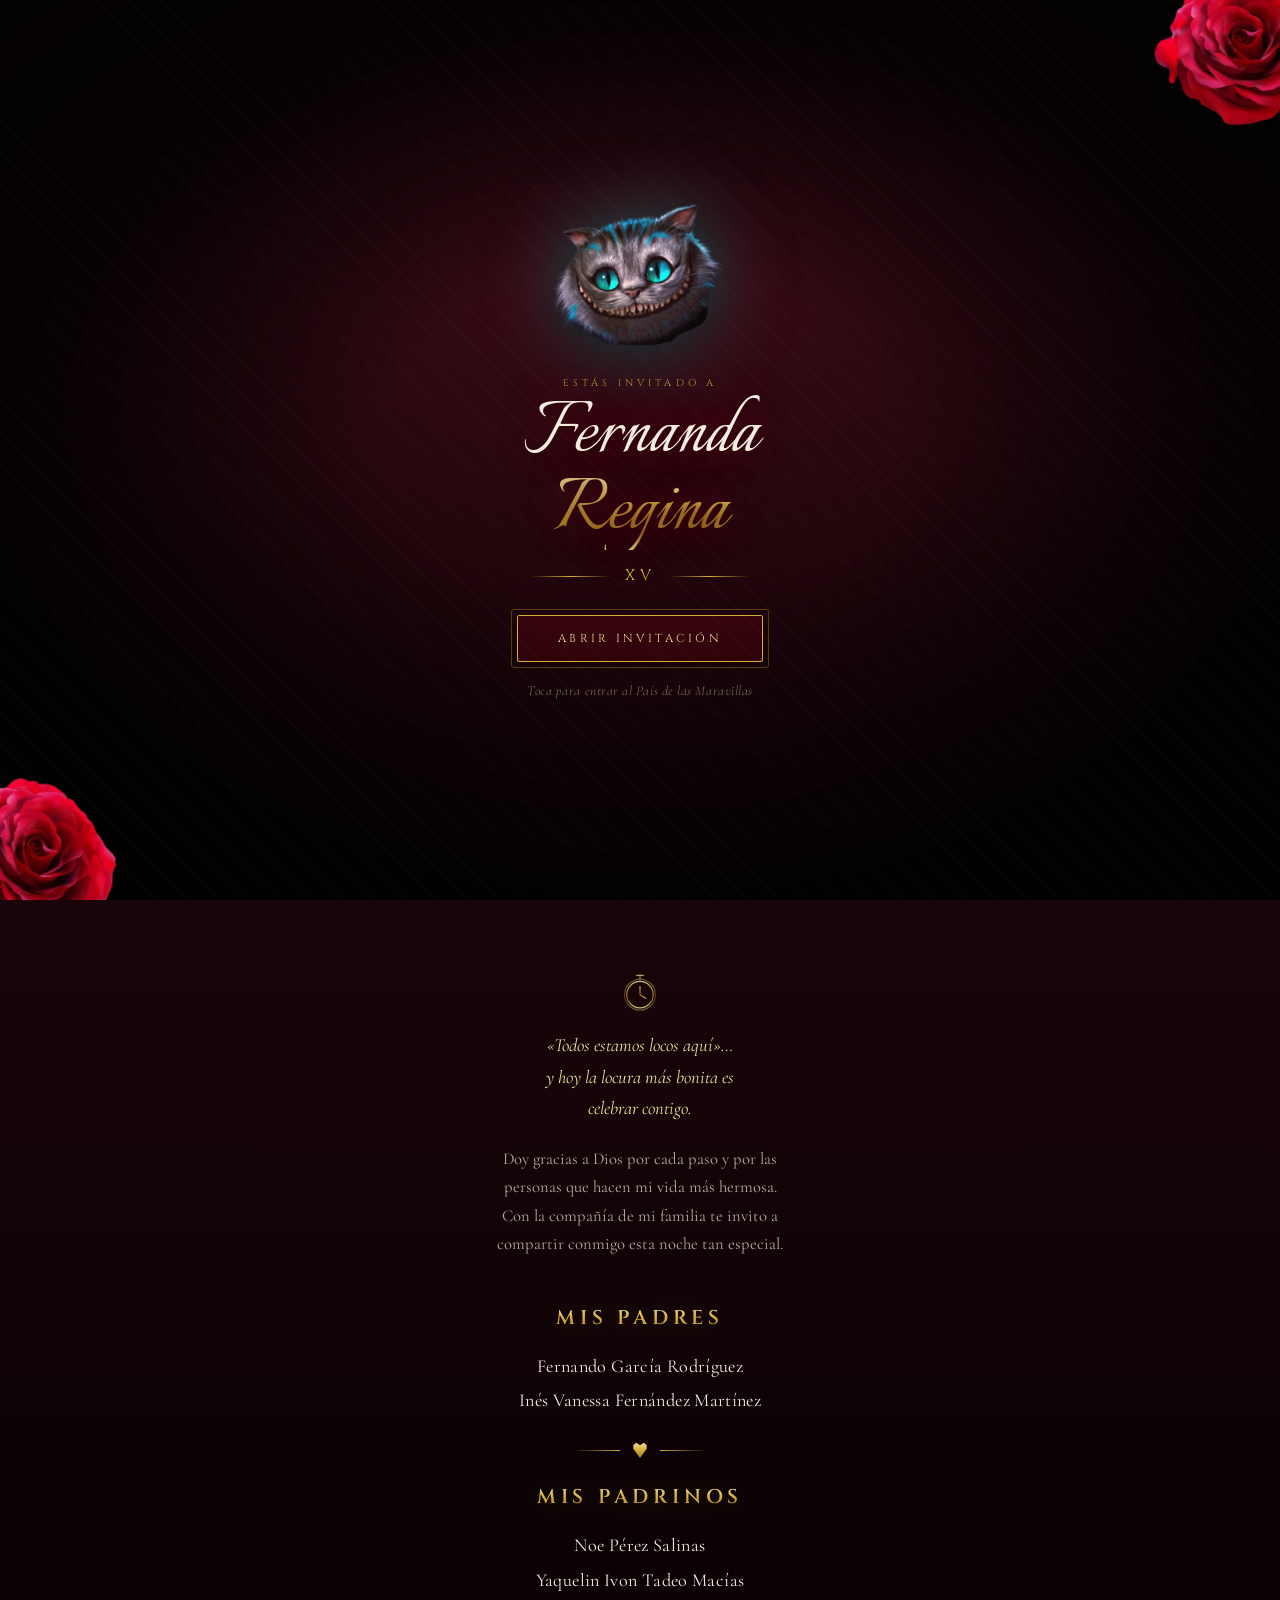
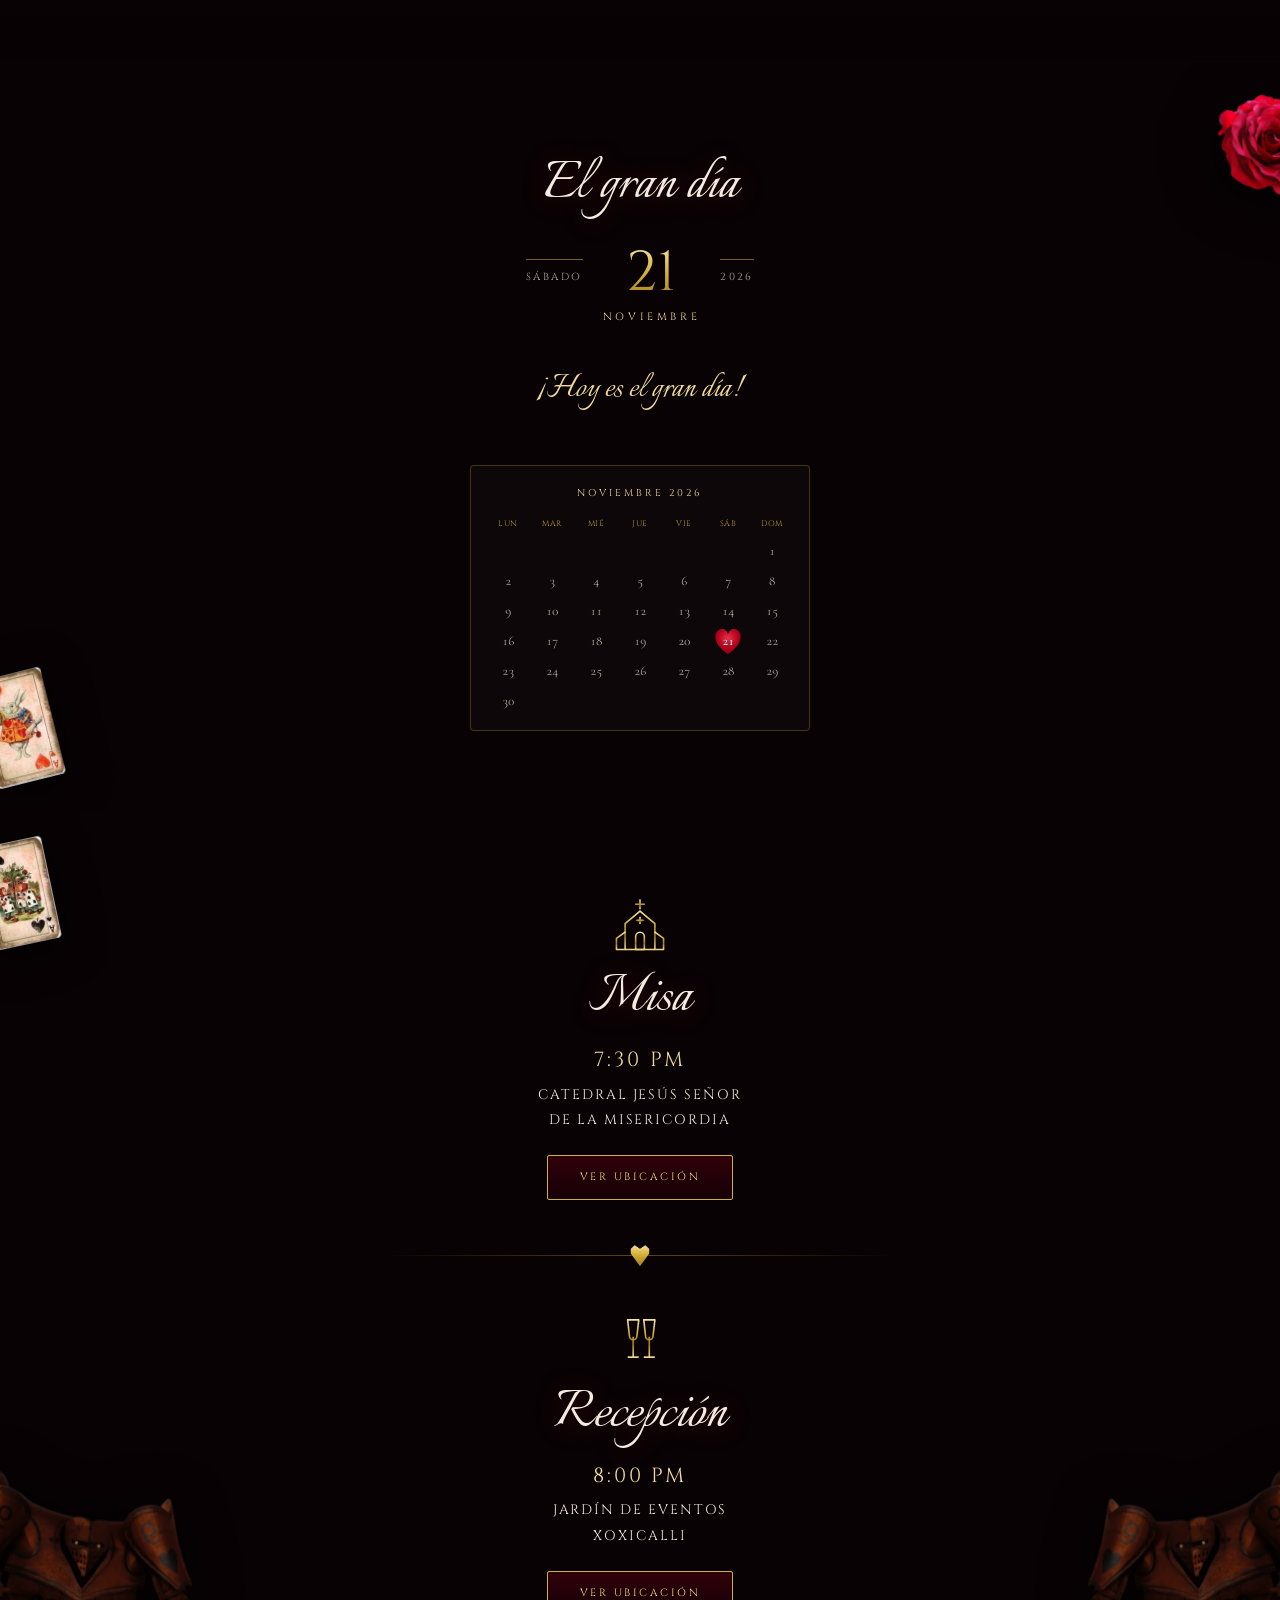
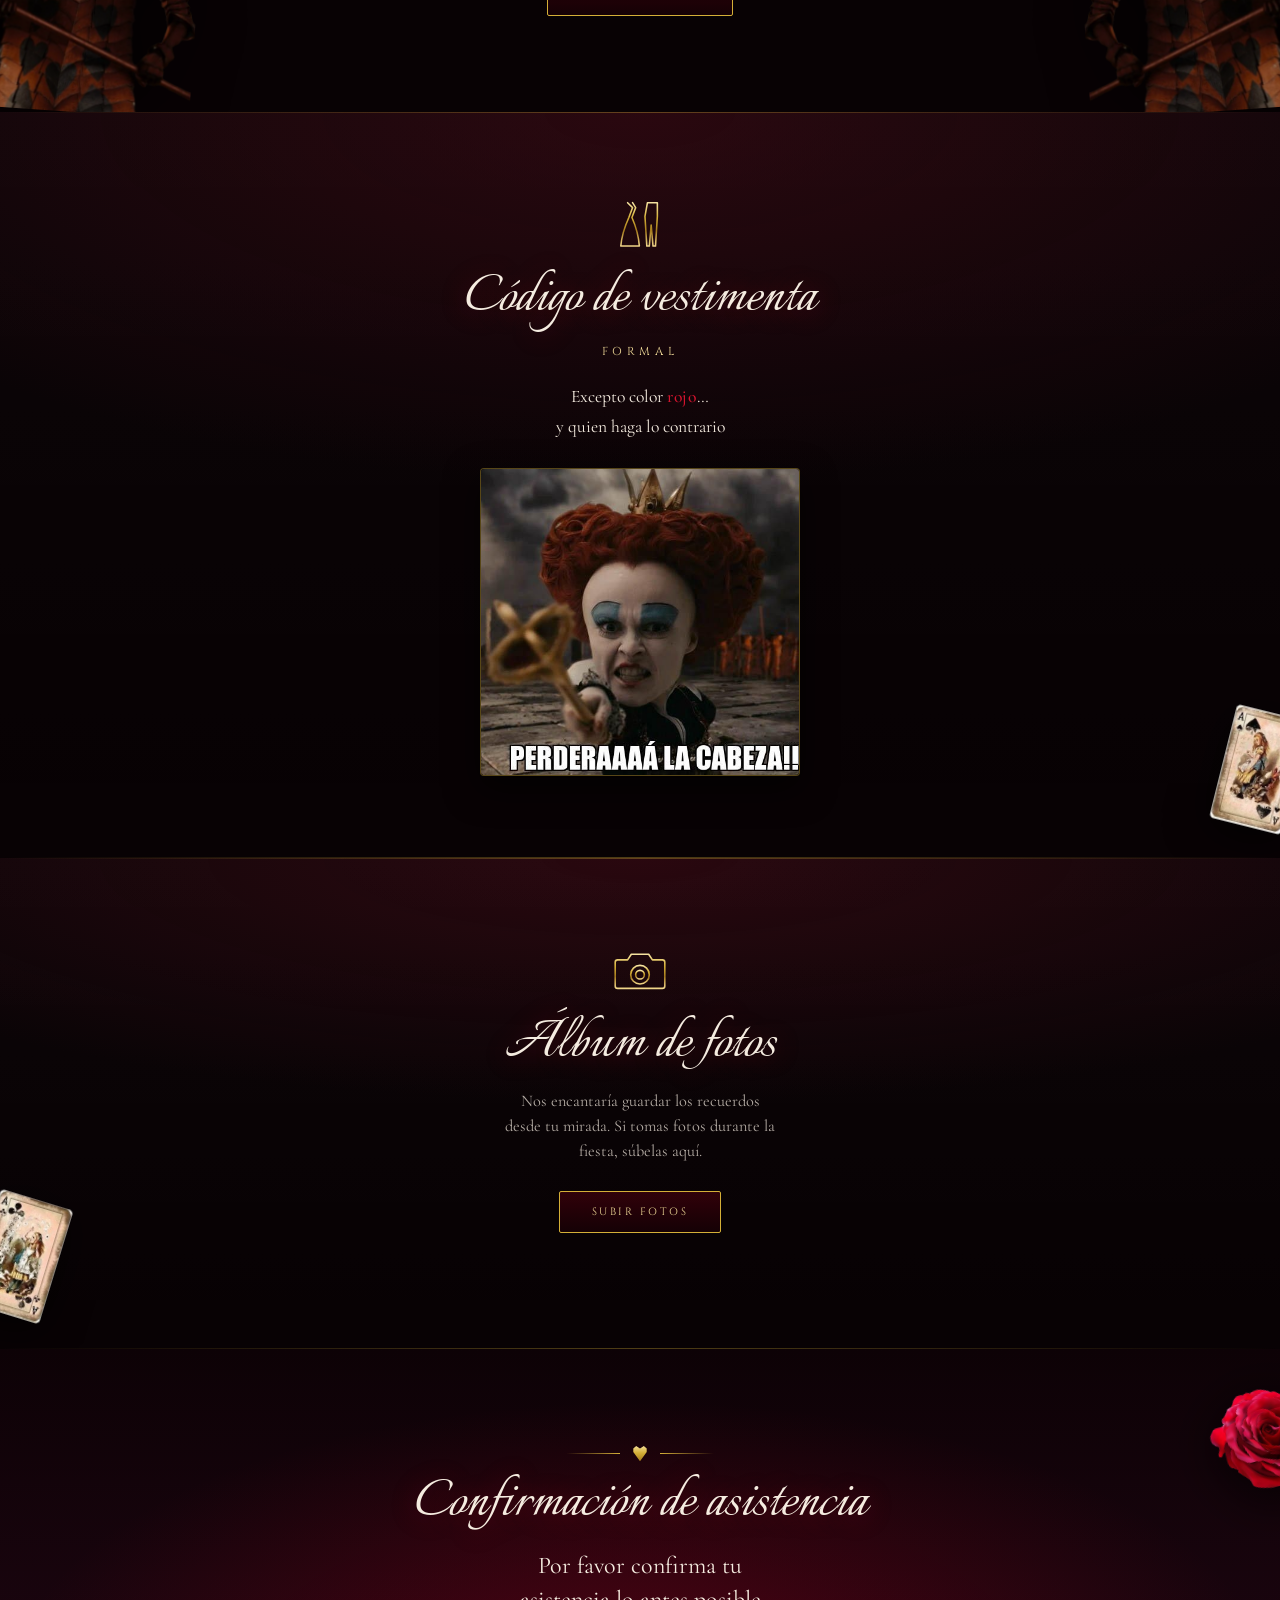
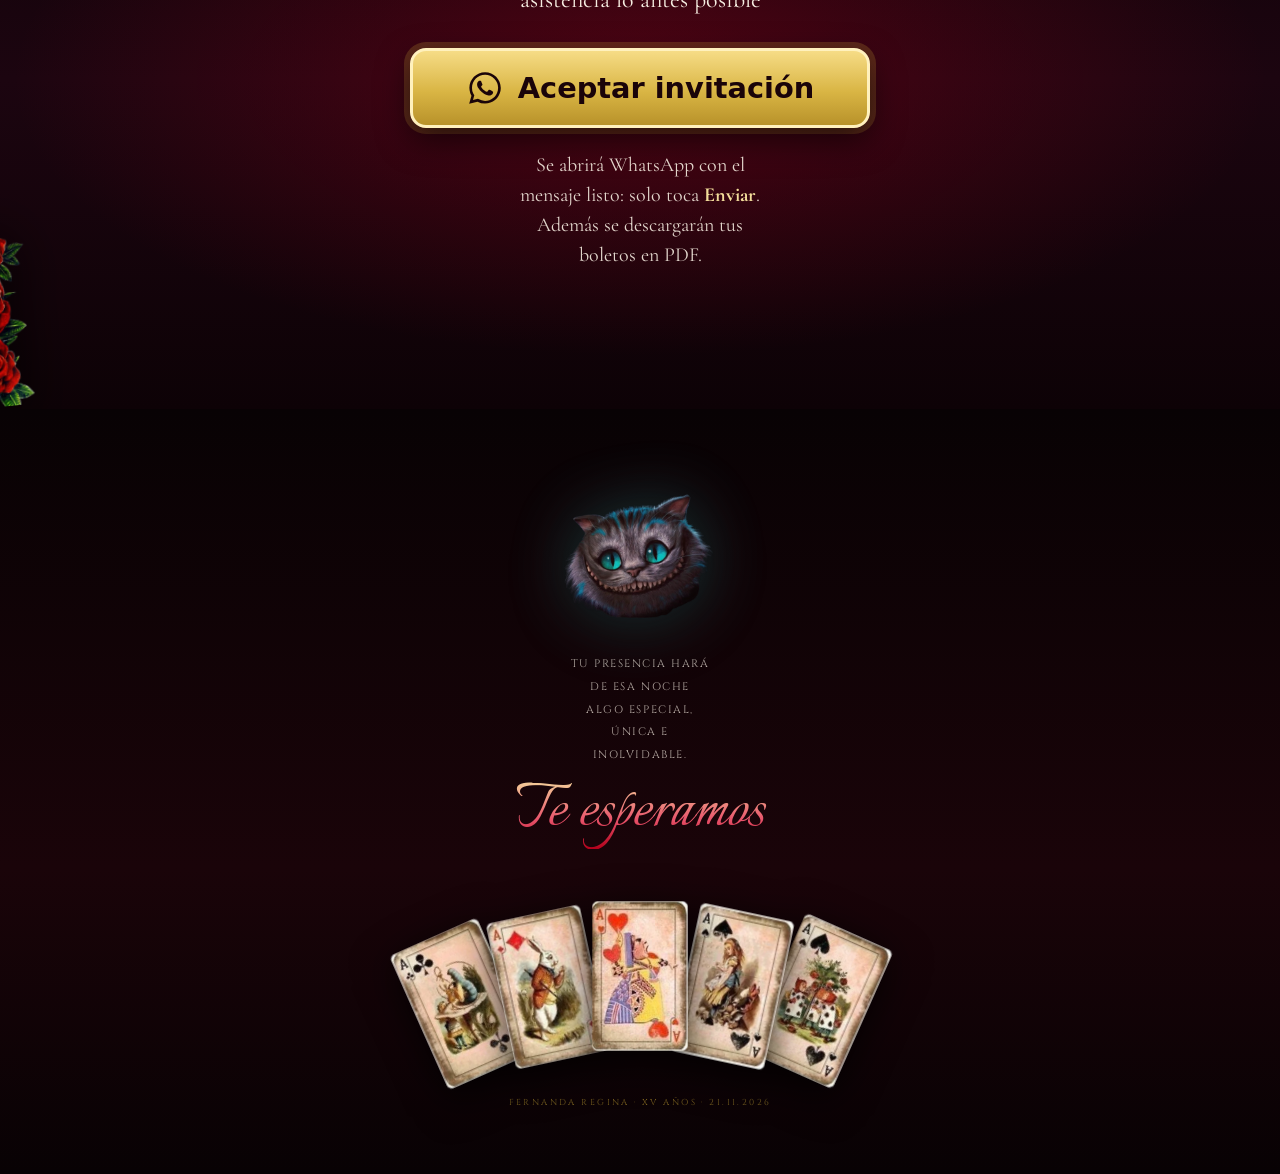
==== commit 41cdf66b: "Volver a descargar un pase en PDF al aceptar la invitacion La familia quiere que al confirmar los in" ====
--- a/index.html
+++ b/index.html
@@ -283,7 +283,9 @@
         <svg viewBox="0 0 24 24" aria-hidden="true"><path fill="currentColor" d="M12.04 2C6.58 2 2.13 6.45 2.13 11.91c0 1.75.46 3.45 1.32 4.95L2 22l5.25-1.38a9.9 9.9 0 0 0 4.79 1.22h.01c5.46 0 9.91-4.45 9.91-9.91C21.96 6.45 17.5 2 12.04 2m0 18.15h-.01a8.2 8.2 0 0 1-4.19-1.15l-.3-.18-3.12.82.83-3.04-.2-.31a8.2 8.2 0 0 1-1.26-4.38c0-4.54 3.7-8.23 8.25-8.23a8.2 8.2 0 0 1 8.24 8.24c0 4.54-3.7 8.23-8.24 8.23m4.52-6.16c-.25-.12-1.47-.72-1.69-.81s-.39-.12-.56.12-.64.81-.79.98-.29.19-.54.06-1.05-.39-1.99-1.23c-.74-.66-1.24-1.47-1.38-1.72s-.02-.38.11-.5c.11-.11.25-.29.37-.43s.17-.25.25-.41.04-.31-.02-.43-.56-1.34-.76-1.84c-.2-.48-.41-.42-.56-.43h-.48c-.17 0-.43.06-.66.31s-.87.85-.87 2.07.89 2.4 1.02 2.57 1.76 2.67 4.25 3.75c.59.26 1.06.41 1.42.52.6.19 1.14.16 1.57.1.48-.07 1.47-.6 1.68-1.18s.21-1.08.15-1.18-.23-.18-.48-.3"/></svg>
         <span>Aceptar invitación</span>
       </a>
-      <p class="rsvp__nota">Se abrirá WhatsApp con el mensaje listo.<br>Solo toca <b>Enviar</b>.</p>
+      <p class="rsvp__nota">Se abrirá WhatsApp con el mensaje listo: solo toca <b>Enviar</b>.<br>Además se descargarán tus boletos en PDF.</p>
+      <p class="rsvp__pdfEstado" id="rsvpPdfEstado" role="status" aria-live="polite"></p>
+      <button class="btn-boletos" type="button" id="rsvpPdf" hidden>Descargar mis boletos (PDF)</button>
     </div>
   </section>
 
@@ -307,5 +309,6 @@
 <script src="js/supabase-config.js"></script>
 <script src="js/main.js"></script>
 <script src="js/album.js"></script>
+<script src="js/boletos-pdf.js"></script>
 </body>
 </html>
--- a/css/styles.css
+++ b/css/styles.css
@@ -664,6 +664,24 @@
   font-size:clamp(1.1rem,4.4vw,1.25rem); line-height:1.5; color:rgba(245,236,224,.9);
 }
 .rsvp__nota b{ color:var(--gold-lt); }
+
+/* Aviso del PDF y botón para volver a descargarlo, también en letra grande */
+.rsvp__pdfEstado{
+  margin:14px auto 0; min-height:1.5em; max-width:28ch;
+  font-size:clamp(1.05rem,4.2vw,1.2rem); line-height:1.45; color:var(--gold-lt);
+}
+.rsvp__pdfEstado.is-error{ color:#ff9aa9; }
+.btn-boletos{
+  display:block; width:min(460px,100%); min-height:64px; margin:14px auto 0;
+  padding:14px 20px; border-radius:14px; cursor:pointer;
+  background:transparent; border:3px solid var(--gold); color:var(--gold-lt);
+  font-family:system-ui,-apple-system,"Segoe UI",Roboto,Arial,sans-serif;
+  font-weight:700; font-size:clamp(1.15rem,4.8vw,1.35rem);
+  -webkit-tap-highlight-color:transparent;
+}
+.btn-boletos:hover,.btn-boletos:focus-visible{
+  background:rgba(212,175,55,.15); outline:3px solid #fff; outline-offset:4px;
+}
 @media (max-width:380px){
   .btn-aceptar{ padding:16px; gap:10px; }
   .btn-aceptar svg{ width:30px; height:30px; }
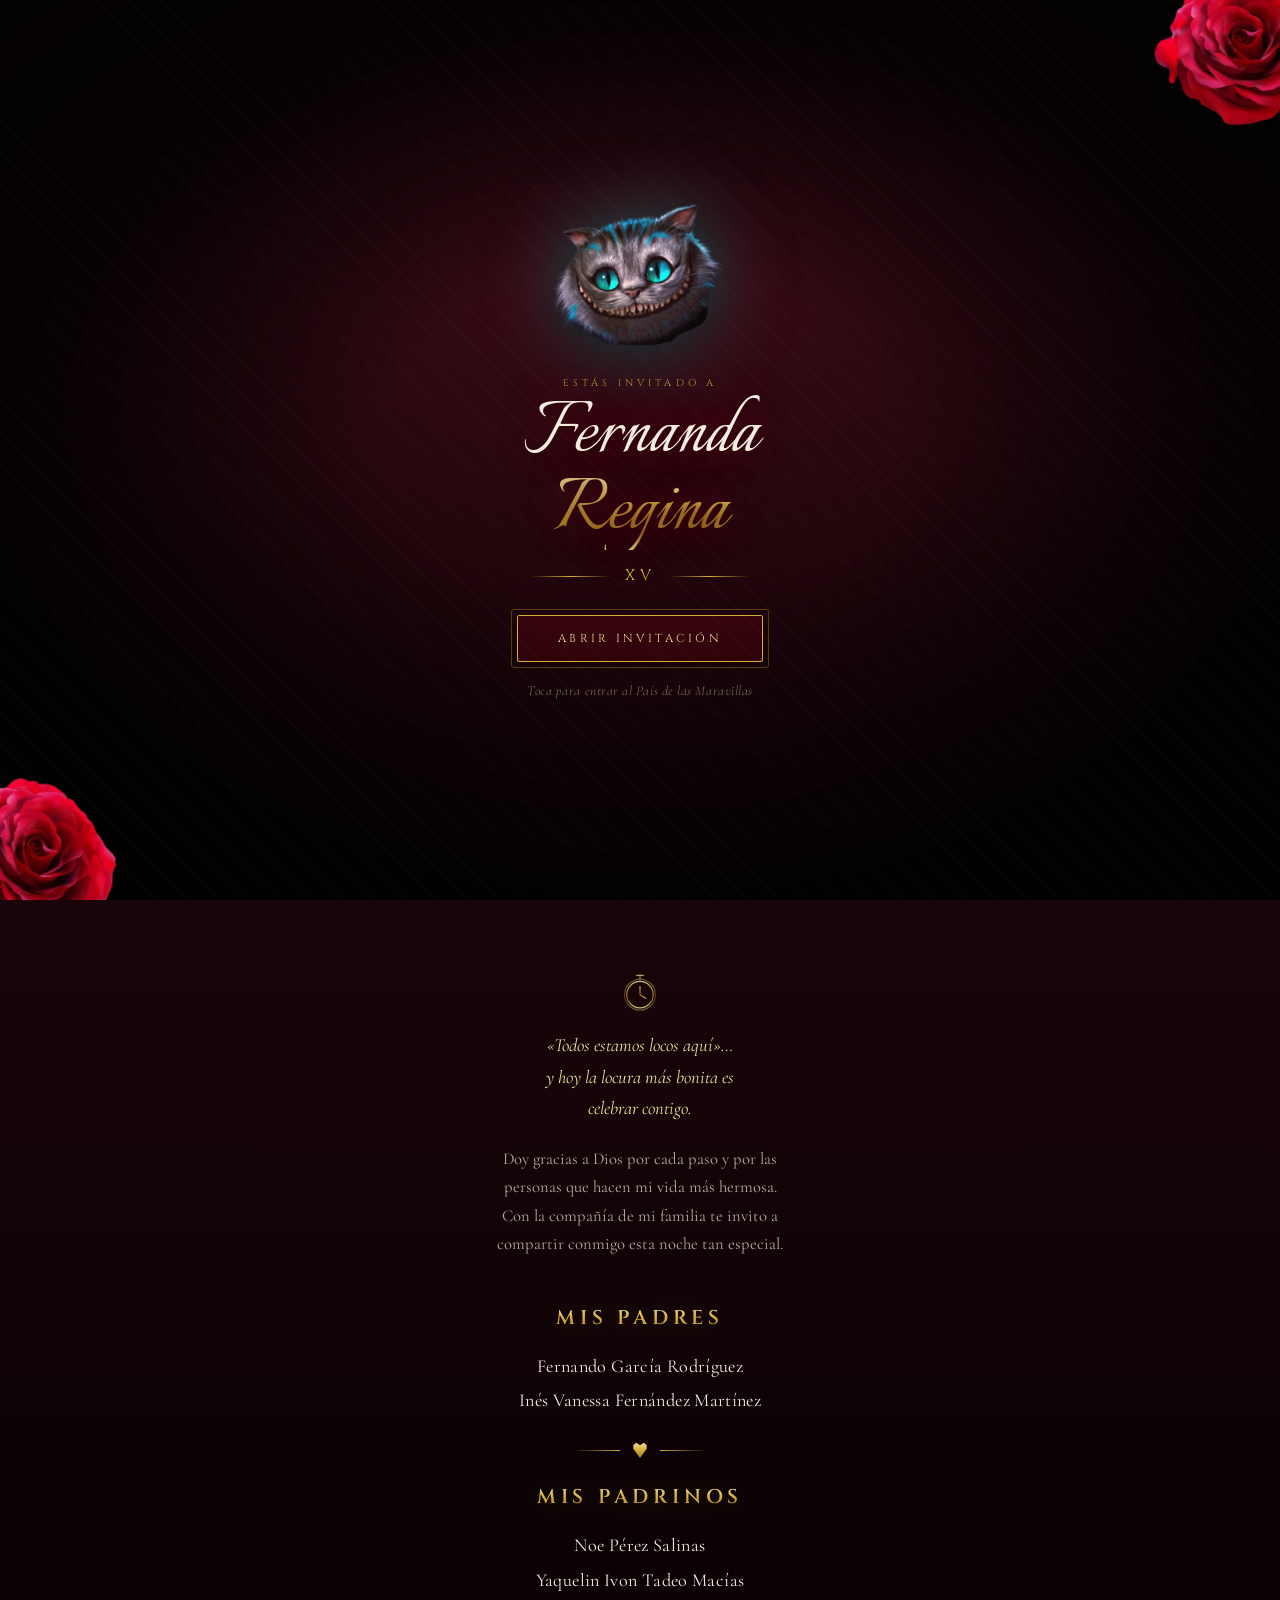
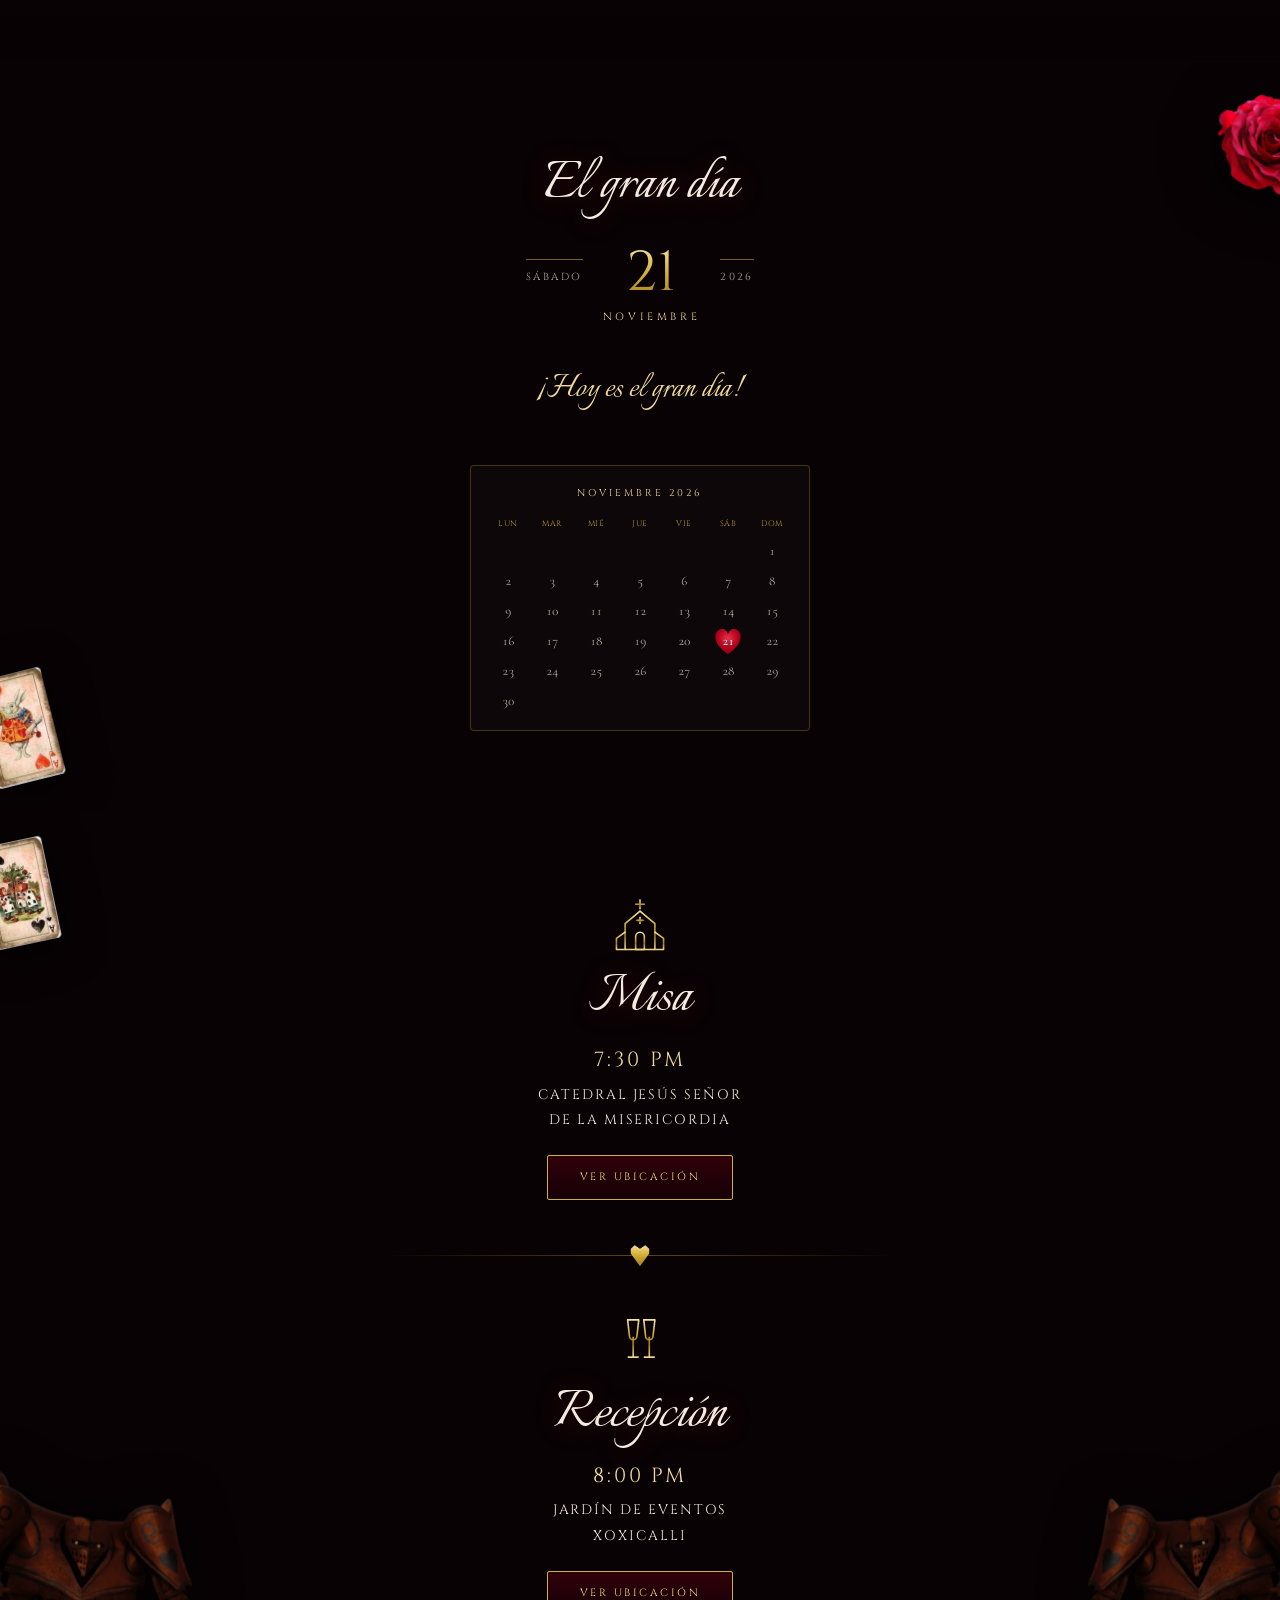
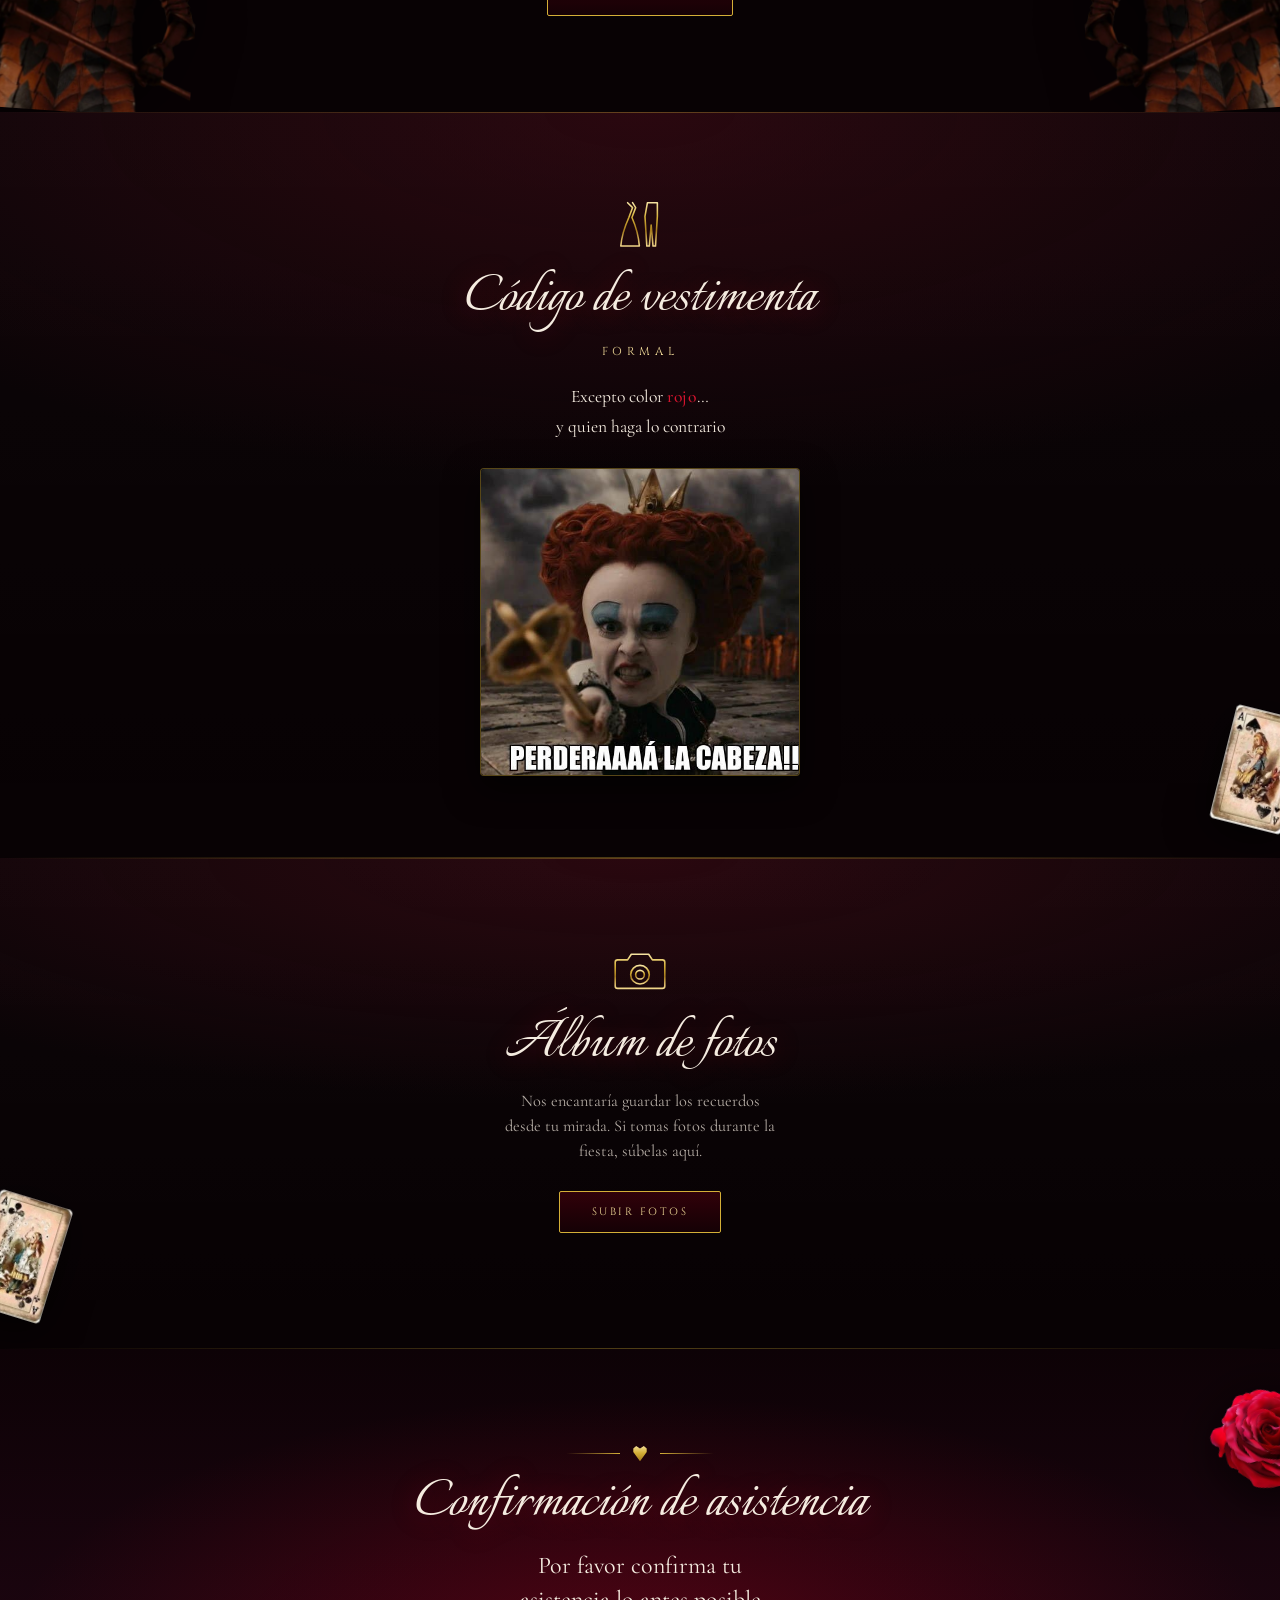
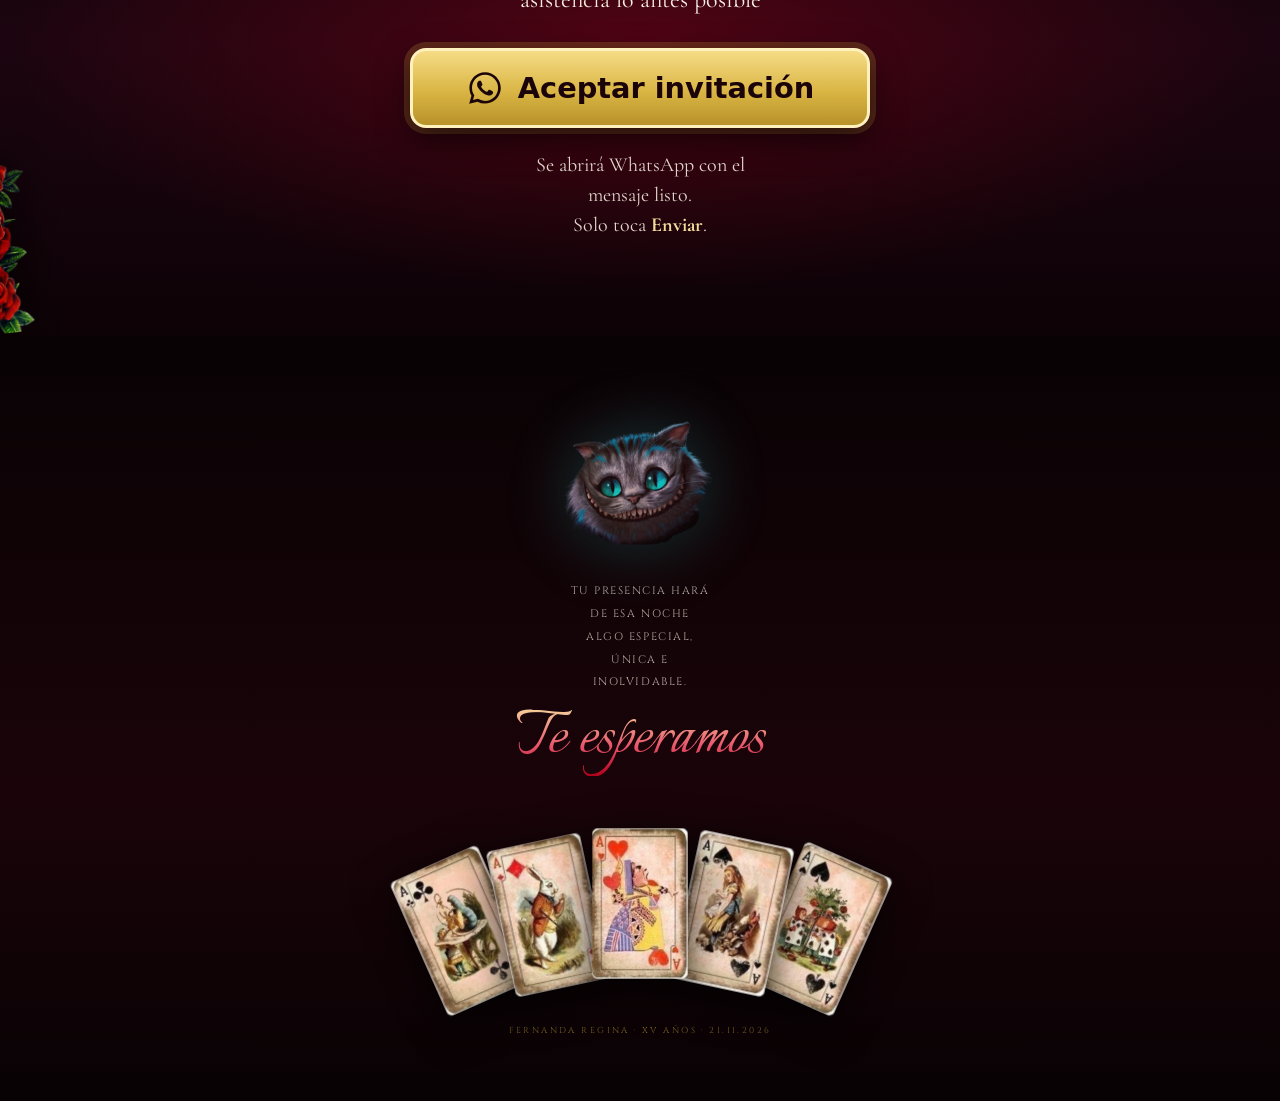
==== commit 6bc278b3: "Quitar de nuevo el PDF del boton de confirmar La familia prefiere que el boton solo abra WhatsApp. L" ====
--- a/index.html
+++ b/index.html
@@ -283,9 +283,7 @@
         <svg viewBox="0 0 24 24" aria-hidden="true"><path fill="currentColor" d="M12.04 2C6.58 2 2.13 6.45 2.13 11.91c0 1.75.46 3.45 1.32 4.95L2 22l5.25-1.38a9.9 9.9 0 0 0 4.79 1.22h.01c5.46 0 9.91-4.45 9.91-9.91C21.96 6.45 17.5 2 12.04 2m0 18.15h-.01a8.2 8.2 0 0 1-4.19-1.15l-.3-.18-3.12.82.83-3.04-.2-.31a8.2 8.2 0 0 1-1.26-4.38c0-4.54 3.7-8.23 8.25-8.23a8.2 8.2 0 0 1 8.24 8.24c0 4.54-3.7 8.23-8.24 8.23m4.52-6.16c-.25-.12-1.47-.72-1.69-.81s-.39-.12-.56.12-.64.81-.79.98-.29.19-.54.06-1.05-.39-1.99-1.23c-.74-.66-1.24-1.47-1.38-1.72s-.02-.38.11-.5c.11-.11.25-.29.37-.43s.17-.25.25-.41.04-.31-.02-.43-.56-1.34-.76-1.84c-.2-.48-.41-.42-.56-.43h-.48c-.17 0-.43.06-.66.31s-.87.85-.87 2.07.89 2.4 1.02 2.57 1.76 2.67 4.25 3.75c.59.26 1.06.41 1.42.52.6.19 1.14.16 1.57.1.48-.07 1.47-.6 1.68-1.18s.21-1.08.15-1.18-.23-.18-.48-.3"/></svg>
         <span>Aceptar invitación</span>
       </a>
-      <p class="rsvp__nota">Se abrirá WhatsApp con el mensaje listo: solo toca <b>Enviar</b>.<br>Además se descargarán tus boletos en PDF.</p>
-      <p class="rsvp__pdfEstado" id="rsvpPdfEstado" role="status" aria-live="polite"></p>
-      <button class="btn-boletos" type="button" id="rsvpPdf" hidden>Descargar mis boletos (PDF)</button>
+      <p class="rsvp__nota">Se abrirá WhatsApp con el mensaje listo.<br>Solo toca <b>Enviar</b>.</p>
     </div>
   </section>
 
@@ -309,6 +307,5 @@
 <script src="js/supabase-config.js"></script>
 <script src="js/main.js"></script>
 <script src="js/album.js"></script>
-<script src="js/boletos-pdf.js"></script>
 </body>
 </html>
--- a/css/styles.css
+++ b/css/styles.css
@@ -663,26 +663,7 @@
   margin:22px auto 0; max-width:26ch;
   font-size:clamp(1.1rem,4.4vw,1.25rem); line-height:1.5; color:rgba(245,236,224,.9);
 }
-.rsvp__nota b{ color:var(--gold-lt); }
-
-/* Aviso del PDF y botón para volver a descargarlo, también en letra grande */
-.rsvp__pdfEstado{
-  margin:14px auto 0; min-height:1.5em; max-width:28ch;
-  font-size:clamp(1.05rem,4.2vw,1.2rem); line-height:1.45; color:var(--gold-lt);
-}
-.rsvp__pdfEstado.is-error{ color:#ff9aa9; }
-.btn-boletos{
-  display:block; width:min(460px,100%); min-height:64px; margin:14px auto 0;
-  padding:14px 20px; border-radius:14px; cursor:pointer;
-  background:transparent; border:3px solid var(--gold); color:var(--gold-lt);
-  font-family:system-ui,-apple-system,"Segoe UI",Roboto,Arial,sans-serif;
-  font-weight:700; font-size:clamp(1.15rem,4.8vw,1.35rem);
-  -webkit-tap-highlight-color:transparent;
-}
-.btn-boletos:hover,.btn-boletos:focus-visible{
-  background:rgba(212,175,55,.15); outline:3px solid #fff; outline-offset:4px;
-}
-@media (max-width:380px){
+.rsvp__nota b{ color:var(--gold-lt); }@media (max-width:380px){
   .btn-aceptar{ padding:16px; gap:10px; }
   .btn-aceptar svg{ width:30px; height:30px; }
 }
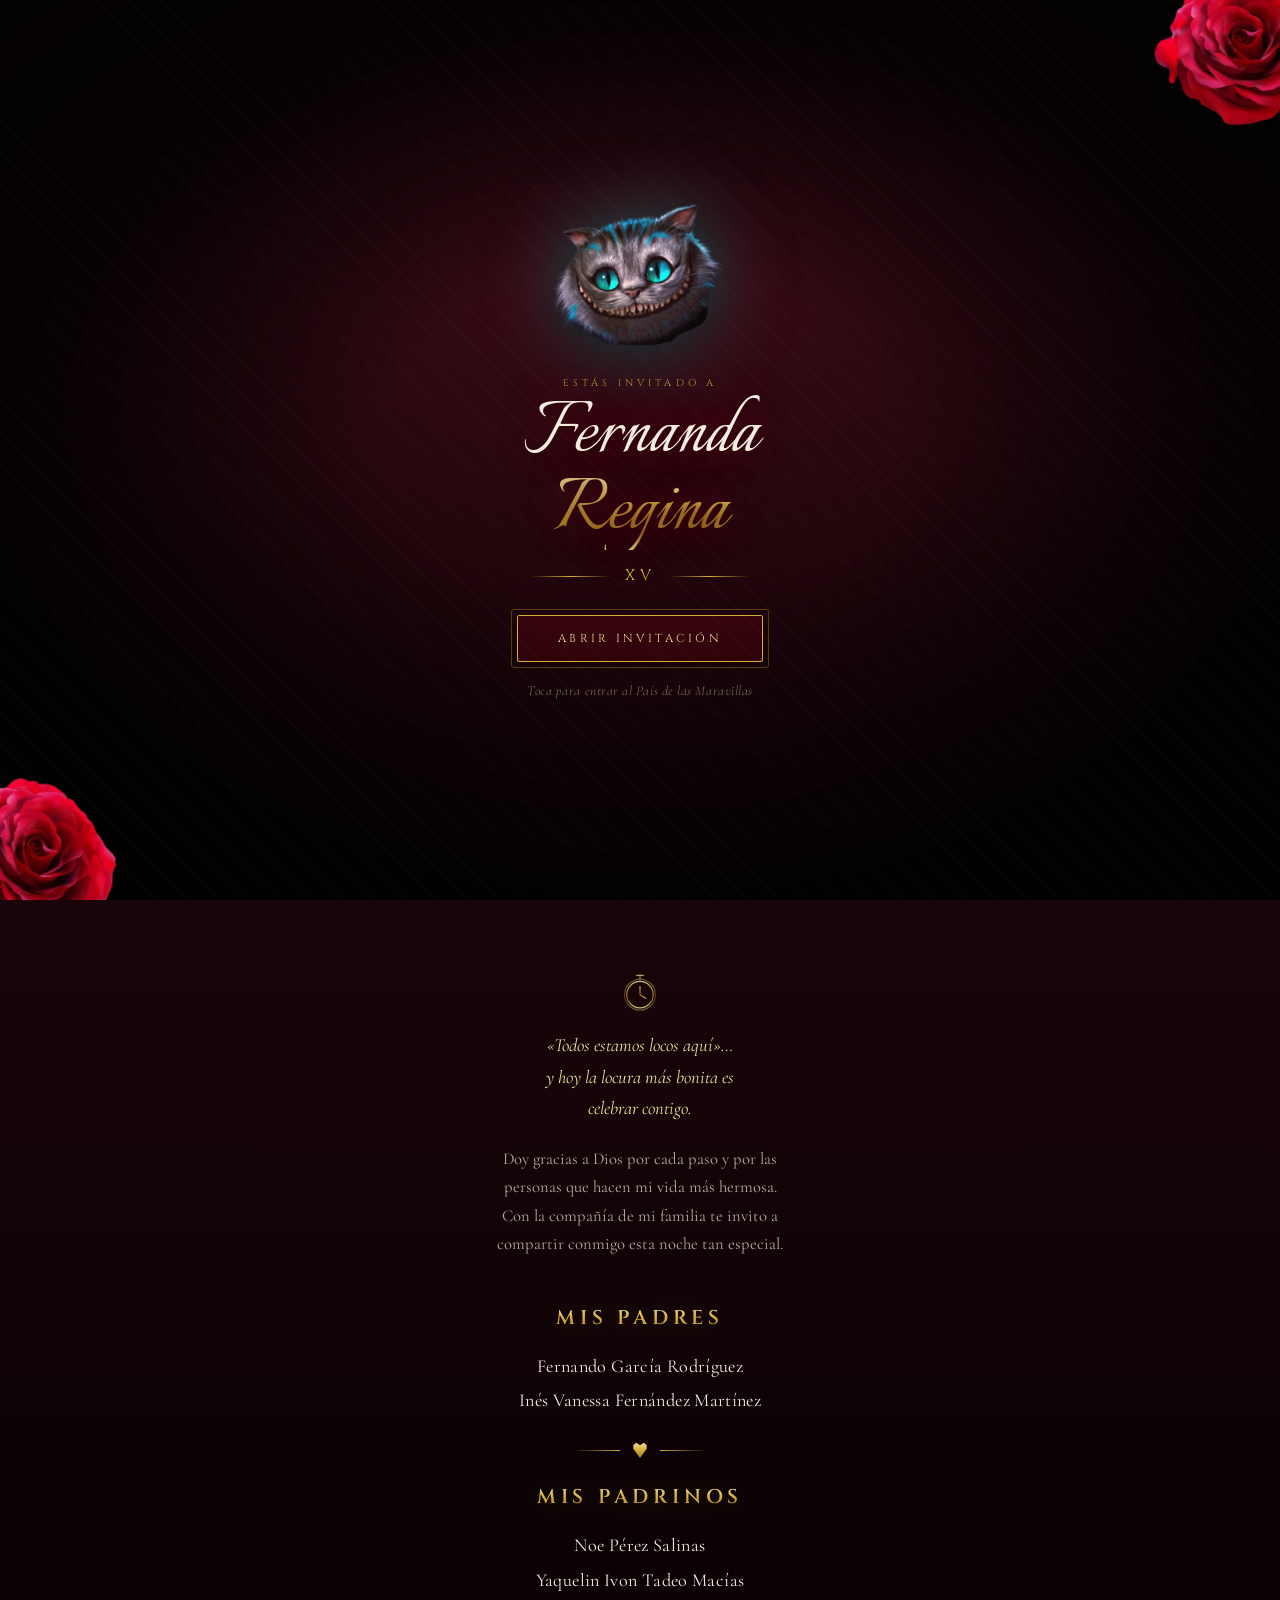
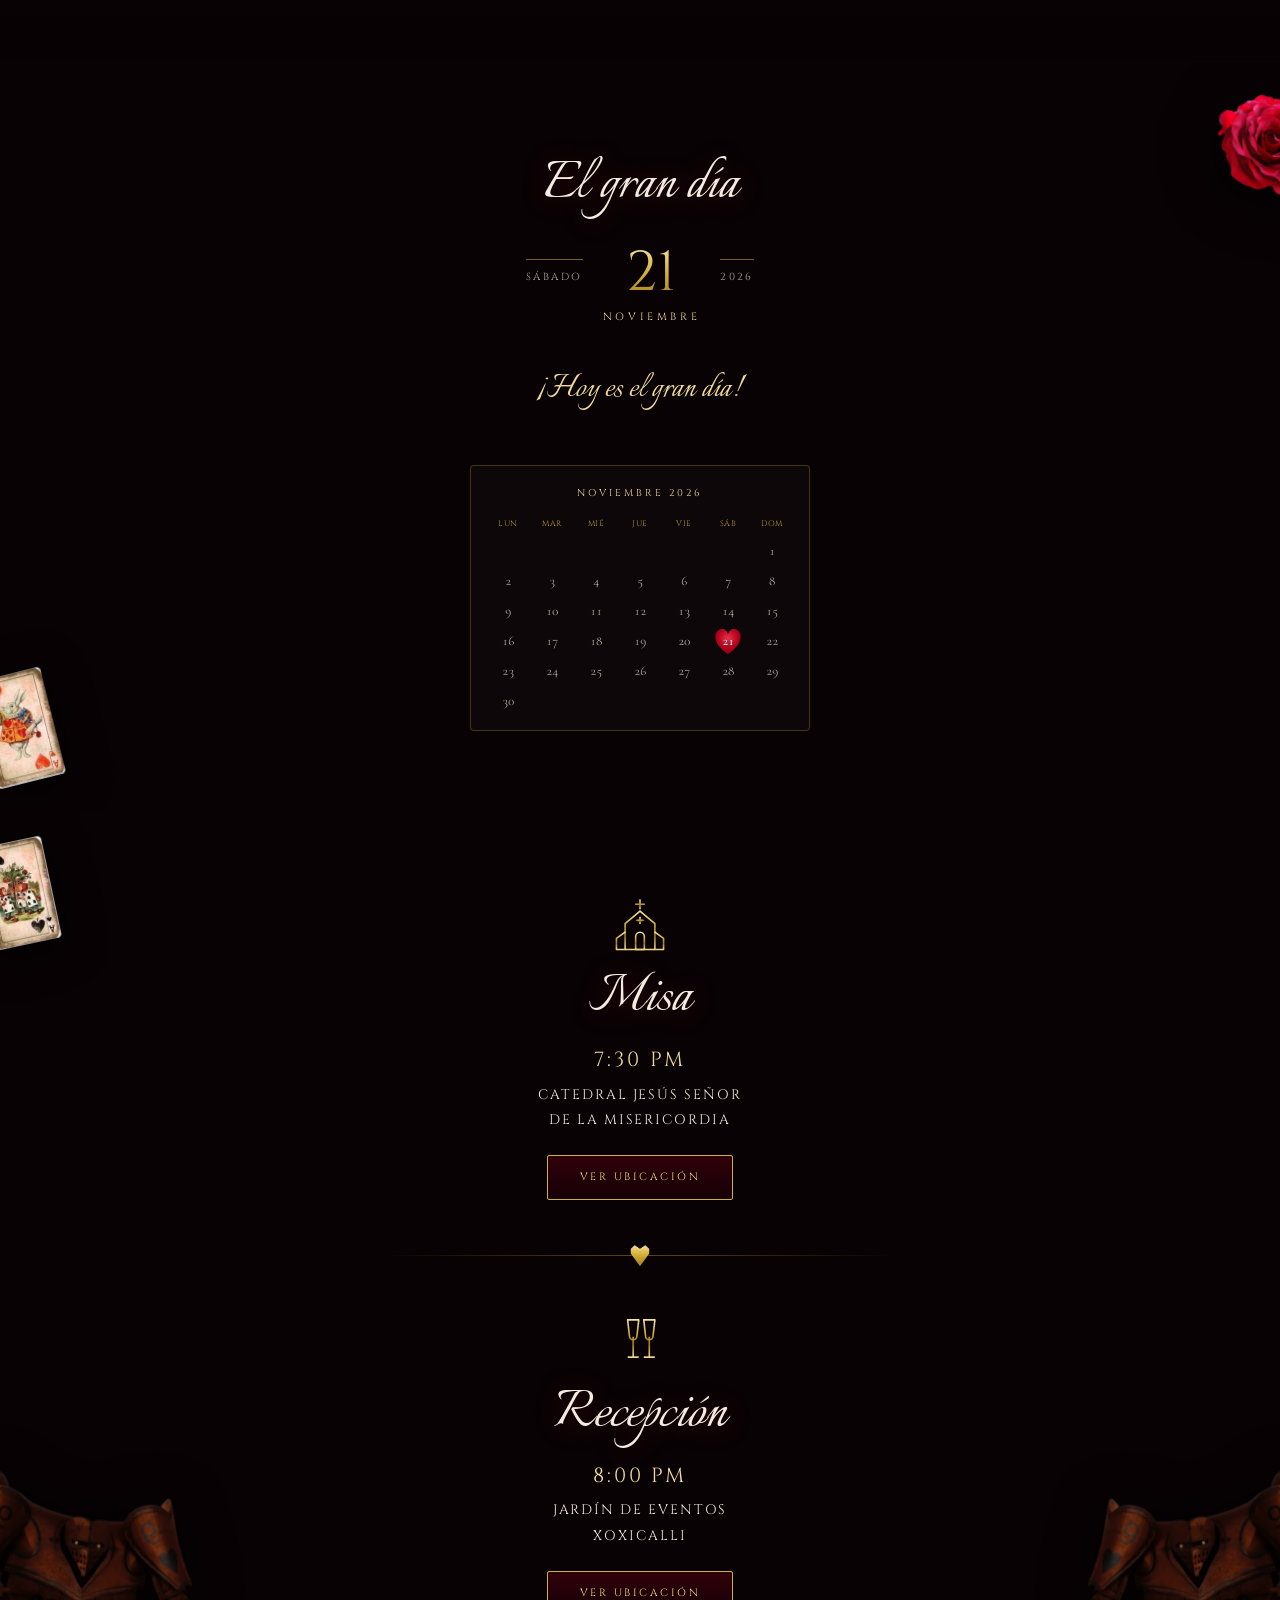
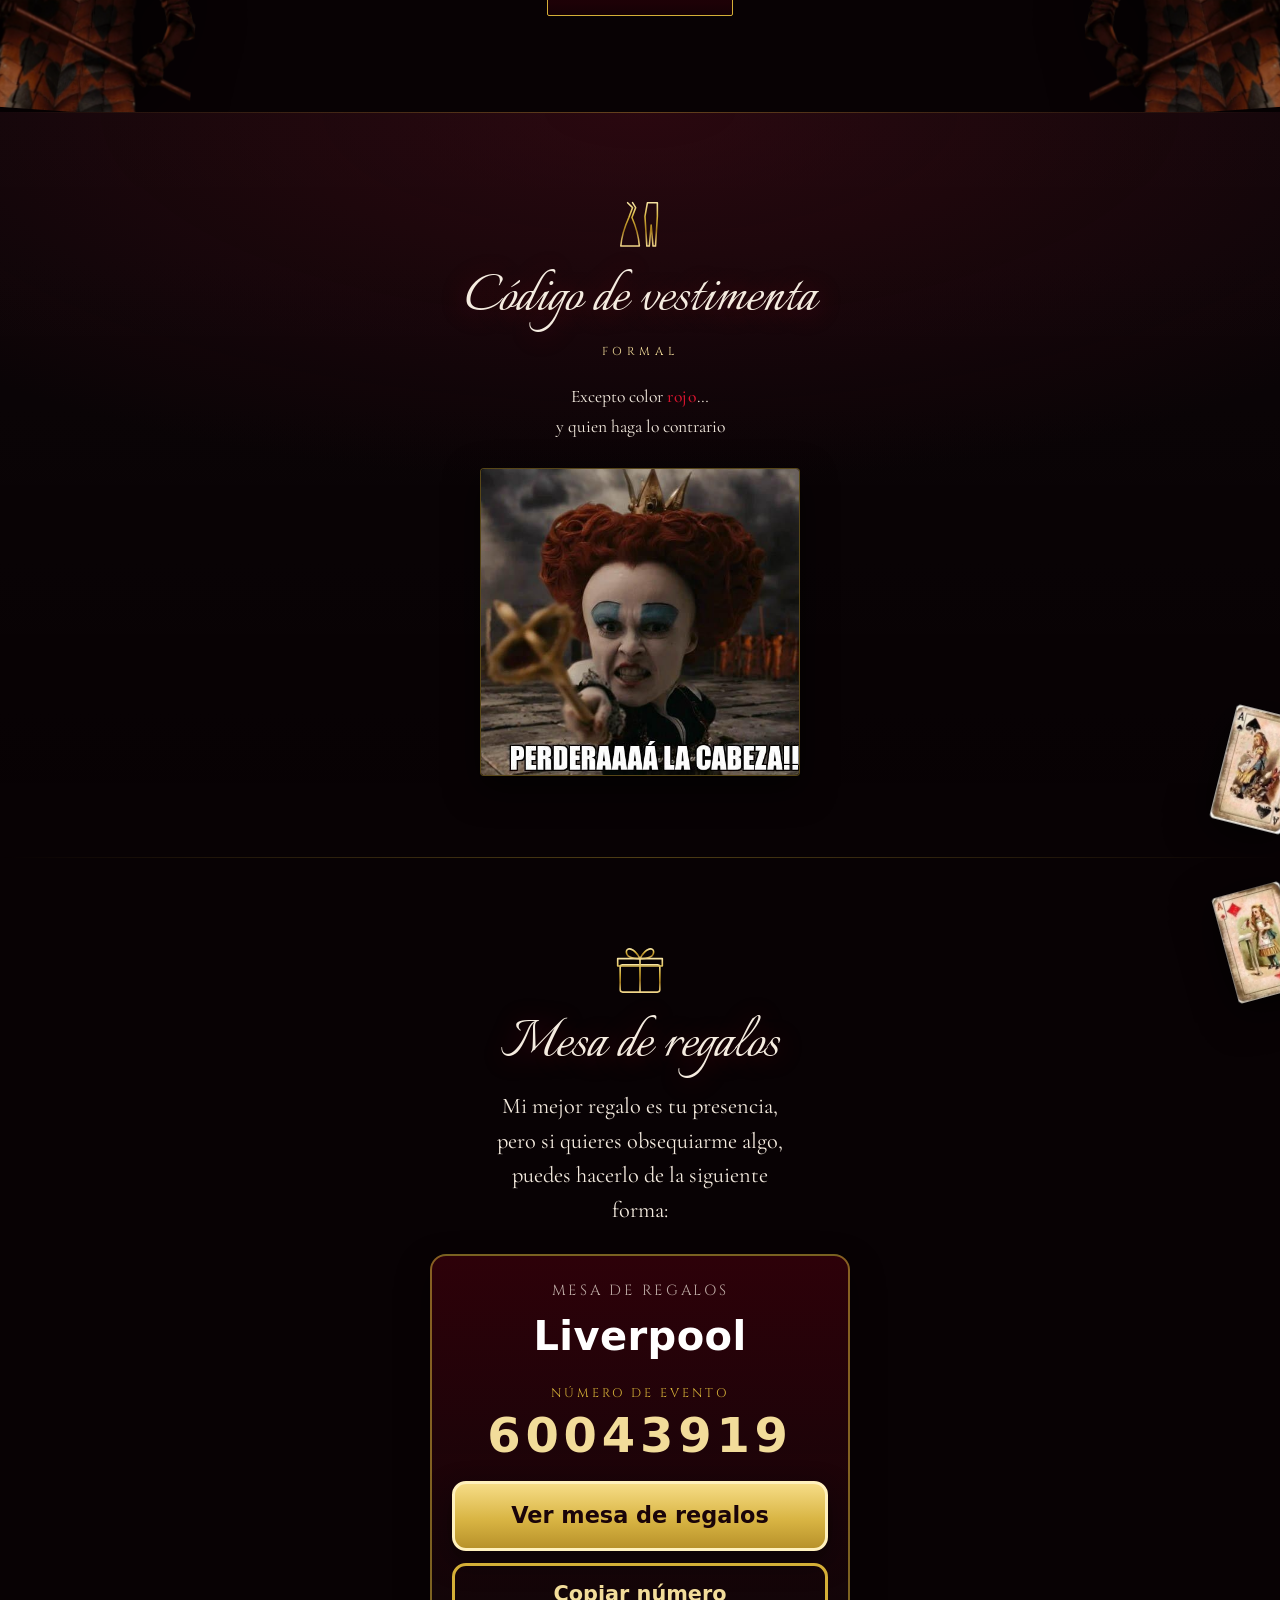
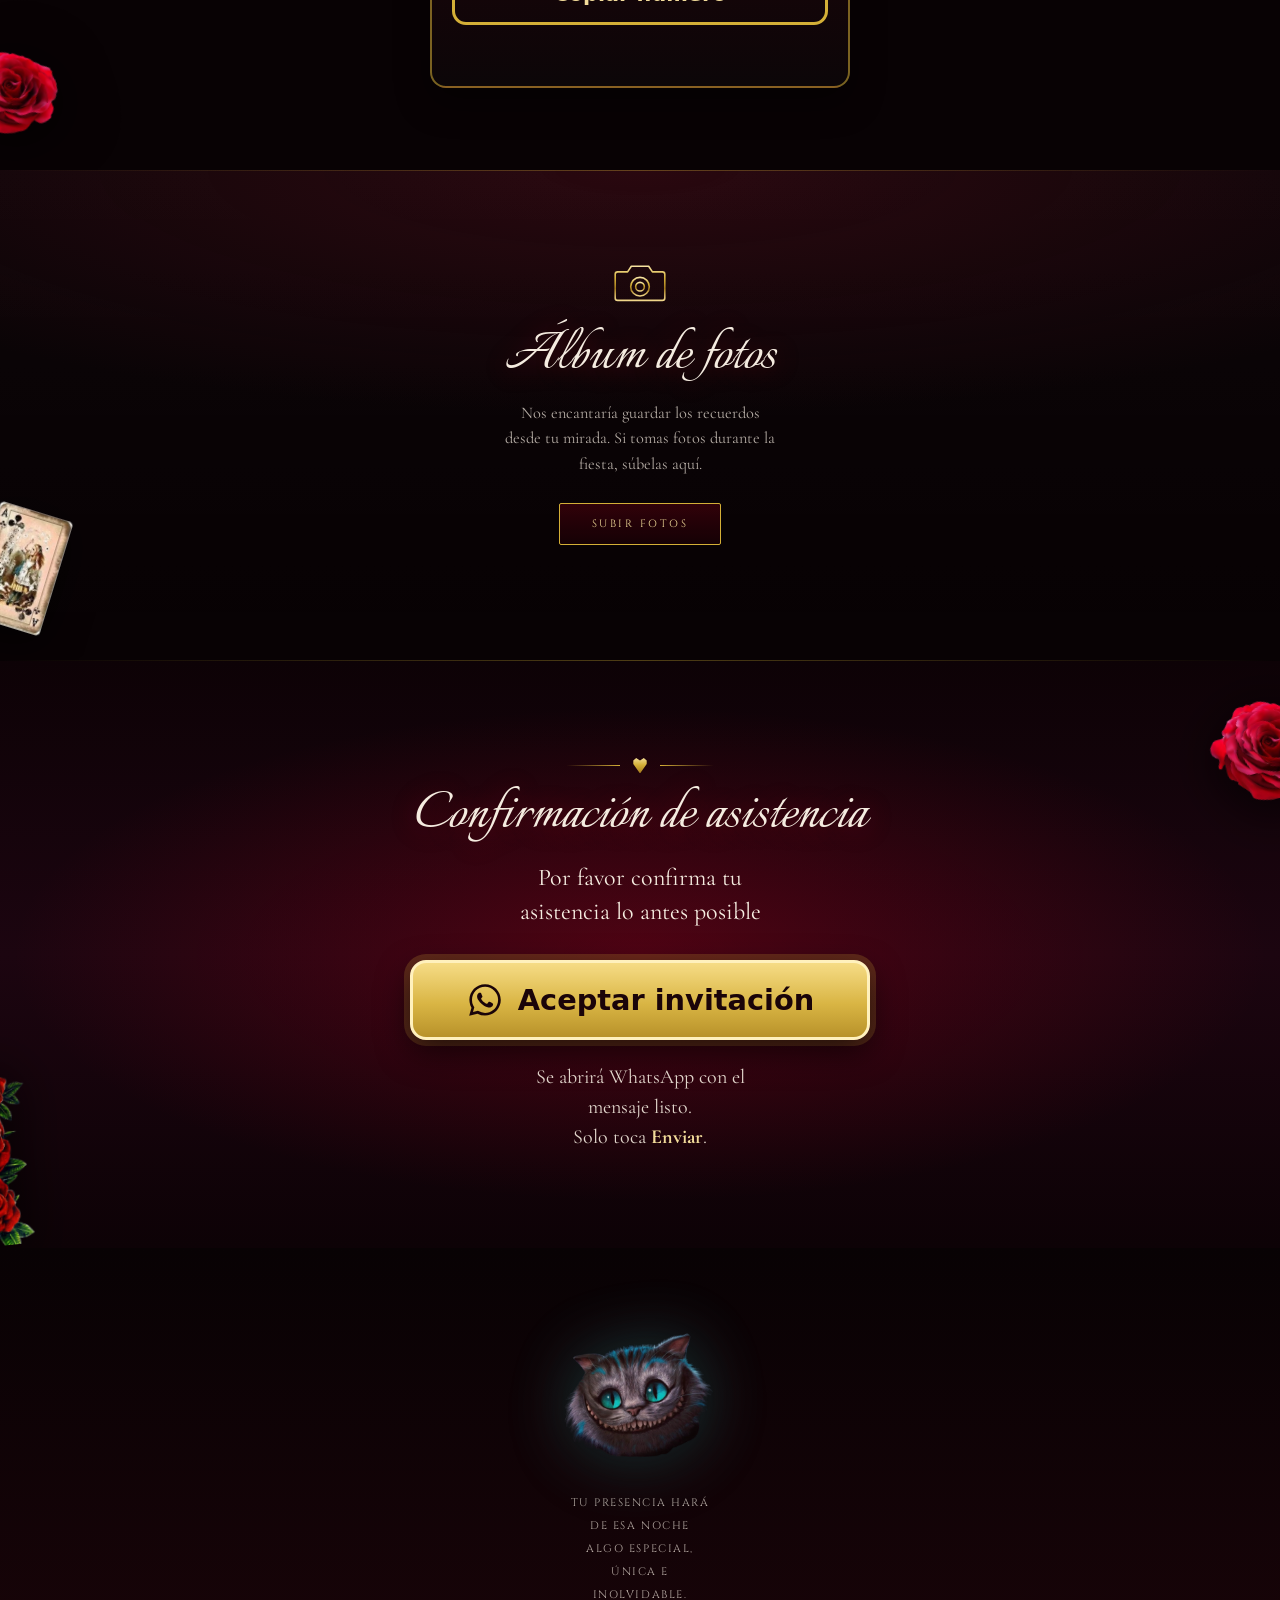
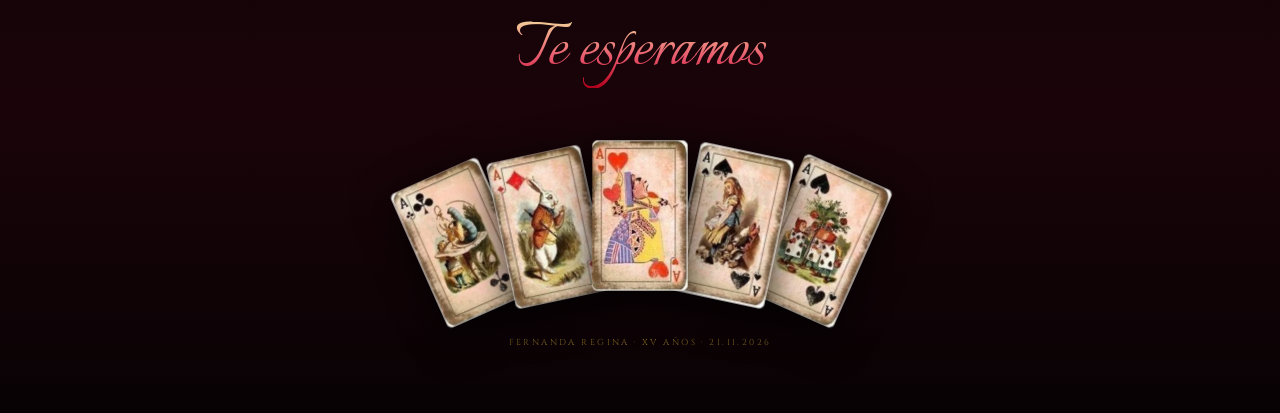
==== commit 79b2f9a6: "Agregar la mesa de regalos de Liverpool Seccion entre el codigo de vestimenta y el album con el mens" ====
--- a/index.html
+++ b/index.html
@@ -54,6 +54,13 @@
         <path d="M30 14 l8 8 l-6 16 c-8 18 -12 34 -13 46 h30 c-1-12 -4-28 -12-46 l6-16 l-5-8"/>
         <path d="M62 14 h16 v22 l-3 48 h-4 l-3-34 l-3 34 h-4 l-3-48 Z"/>
         <path d="M62 22 h16"/>
+      </g>
+    </symbol>
+    <symbol id="symGift" viewBox="0 0 100 100">
+      <g fill="none" stroke="url(#gGold)" stroke-width="2.6" stroke-linecap="round" stroke-linejoin="round">
+        <rect x="18" y="40" width="64" height="44" rx="4"/>
+        <path d="M14 30 h72 v12 H14 Z M50 30 v54"/>
+        <path d="M50 30 c-14 0 -22-4 -22-11 s12-8 22 11 Z M50 30 c14 0 22-4 22-11 s-12-8 -22 11 Z"/>
       </g>
     </symbol>
     <symbol id="symCamera" viewBox="0 0 100 100">
@@ -243,7 +250,27 @@
     </div>
   </section>
 
-  <!-- ========== 6. ÁLBUM (Supabase) ========== -->
+  <!-- ========== 6. MESA DE REGALOS ========== -->
+  <section class="sec" id="regalos">
+    <img class="rose rose--gift" src="assets/img/rosa.png" alt="" aria-hidden="true" loading="lazy">
+    <img class="acard acard--gift" src="assets/img/cartas/alicia-diamantes.webp" alt="" aria-hidden="true" loading="lazy">
+    <div class="wrap reveal">
+      <svg class="ico"><use href="#symGift"/></svg>
+      <h2 class="h-script">Mesa de regalos</h2>
+      <p class="regalo__intro">Mi mejor regalo es tu presencia, pero si quieres obsequiarme algo, puedes hacerlo de la siguiente forma:</p>
+
+      <div class="regalo">
+        <p class="regalo__tienda">Mesa de regalos <b>Liverpool</b></p>
+        <p class="regalo__lbl">Número de evento</p>
+        <p class="regalo__num" id="numEvento">60043919</p>
+        <a class="btn-liverpool" href="https://mesaderegalos.liverpool.com.mx/milistaderegalos/60043919" target="_blank" rel="noopener">Ver mesa de regalos</a>
+        <button class="btn-copiar" type="button" id="copiarEvento">Copiar número</button>
+        <p class="regalo__aviso" id="copiadoAviso" role="status" aria-live="polite"></p>
+      </div>
+    </div>
+  </section>
+
+  <!-- ========== 7. ÁLBUM (Supabase) ========== -->
   <section class="sec sec--tint" id="album">
     <img class="acard acard--album" src="assets/img/cartas/alicia-treboles.webp" alt="" aria-hidden="true" loading="lazy">
     <div class="wrap reveal">
@@ -268,7 +295,7 @@
     </div>
   </section>
 
-  <!-- ========== 7. CONFIRMACIÓN ========== -->
+  <!-- ========== 8. CONFIRMACIÓN ========== -->
   <section class="sec sec--rsvp" id="rsvp">
     <img class="bouquet bouquet--rsvp" src="assets/img/rosas-ramo.png" alt="" aria-hidden="true" loading="lazy">
     <img class="rose rose--rsvp" src="assets/img/rosa.png" alt="" aria-hidden="true" loading="lazy">
@@ -287,7 +314,7 @@
     </div>
   </section>
 
-  <!-- ========== 8. CIERRE ========== -->
+  <!-- ========== 9. CIERRE ========== -->
   <footer class="closing">
     <img class="cat cat--closing" src="assets/img/gato.png" alt="" aria-hidden="true" loading="lazy">
     <p class="closing__txt">Tu presencia hará de esa noche<br>algo especial, única e inolvidable.</p>
--- a/css/styles.css
+++ b/css/styles.css
@@ -403,6 +403,76 @@
 }
 .vest__reina img{ width:100%; height:auto; }
 
+/* ====================== MESA DE REGALOS ====================== */
+/* Letra grande y número bien visible: también la leen personas mayores. */
+.rose--gift { width:104px; bottom:26px; left:-42px; --r:-18deg; transform:rotate(-18deg); animation:sway 11s ease-in-out infinite reverse; }
+.acard--gift{ width:70px; top:30px; right:-14px; --r:-15deg; transform:rotate(-15deg); animation:sway 11.5s ease-in-out infinite; }
+.regalo__intro{
+  margin:0 auto 26px; max-width:28ch;
+  font-size:clamp(1.2rem,4.8vw,1.4rem); line-height:1.55; color:var(--cream);
+}
+.regalo{
+  width:min(420px,100%); margin:0 auto; padding:24px 20px 22px;
+  border:2px solid rgba(212,175,55,.55); border-radius:16px;
+  background:linear-gradient(180deg, rgba(179,0,27,.22), rgba(255,255,255,.02));
+  box-shadow:0 14px 34px rgba(0,0,0,.45);
+}
+.regalo__tienda{
+  margin:0 0 18px; font-family:var(--f-title); font-size:.92rem;
+  letter-spacing:.18em; text-transform:uppercase; color:var(--cream-dim); line-height:1.5;
+}
+.regalo__tienda b{
+  display:block; margin-top:4px;
+  font-family:system-ui,-apple-system,"Segoe UI",Roboto,Arial,sans-serif;
+  font-weight:800; font-size:clamp(2rem,8.5vw,2.5rem); letter-spacing:.01em;
+  text-transform:none; color:#fff;
+}
+.regalo__lbl{
+  margin:0 0 4px; font-family:var(--f-title); font-size:.78rem;
+  letter-spacing:.24em; text-transform:uppercase; color:var(--gold);
+}
+.regalo__num{
+  margin:0 0 18px;
+  font-family:system-ui,-apple-system,"Segoe UI",Roboto,Arial,sans-serif;
+  font-weight:800; font-size:clamp(2.3rem,10.5vw,3rem); letter-spacing:.1em; line-height:1.15;
+  color:var(--gold-lt); font-variant-numeric:tabular-nums;
+  -webkit-user-select:all; user-select:all;   /* un toque selecciona el número completo */
+}
+.btn-copiar{
+  display:block; width:100%; min-height:62px; padding:14px 18px;
+  border-radius:14px; cursor:pointer;
+  background:transparent; border:3px solid var(--gold); color:var(--gold-lt);
+  font-family:system-ui,-apple-system,"Segoe UI",Roboto,Arial,sans-serif;
+  font-weight:700; font-size:clamp(1.15rem,4.8vw,1.3rem);
+  -webkit-tap-highlight-color:transparent;
+}
+.btn-copiar:hover,.btn-copiar:focus-visible{
+  background:rgba(212,175,55,.15); outline:3px solid #fff; outline-offset:4px;
+}
+/* Botón principal: abre la mesa de regalos de este evento en Liverpool */
+.btn-liverpool{
+  display:flex; align-items:center; justify-content:center;
+  width:100%; min-height:66px; margin:0 0 12px; padding:14px 18px;
+  border-radius:14px; text-decoration:none; text-align:center;
+  background:linear-gradient(180deg,#f6dc86,#d9b544 55%,#b8922a);
+  border:3px solid #fff1bd; color:#1a0409;
+  font-family:system-ui,-apple-system,"Segoe UI",Roboto,Arial,sans-serif;
+  font-weight:800; font-size:clamp(1.2rem,5vw,1.4rem);
+  box-shadow:0 10px 26px rgba(0,0,0,.5);
+  -webkit-tap-highlight-color:transparent;
+}
+.btn-liverpool:hover,.btn-liverpool:focus-visible{
+  background:linear-gradient(180deg,#fbe7a8,#e3c25a 55%,#c29c30);
+  outline:3px solid #fff; outline-offset:4px;
+}
+.regalo__aviso{
+  margin:12px 0 0; min-height:1.4em;
+  font-size:clamp(1.05rem,4.4vw,1.2rem); color:var(--gold-lt);
+}
+@media (max-width:420px){
+  .rose--gift{ width:84px; left:-32px; }
+}
+
 /* ====================== CONTADOR ====================== */
 .sec--count{ padding-top:64px; }
 
